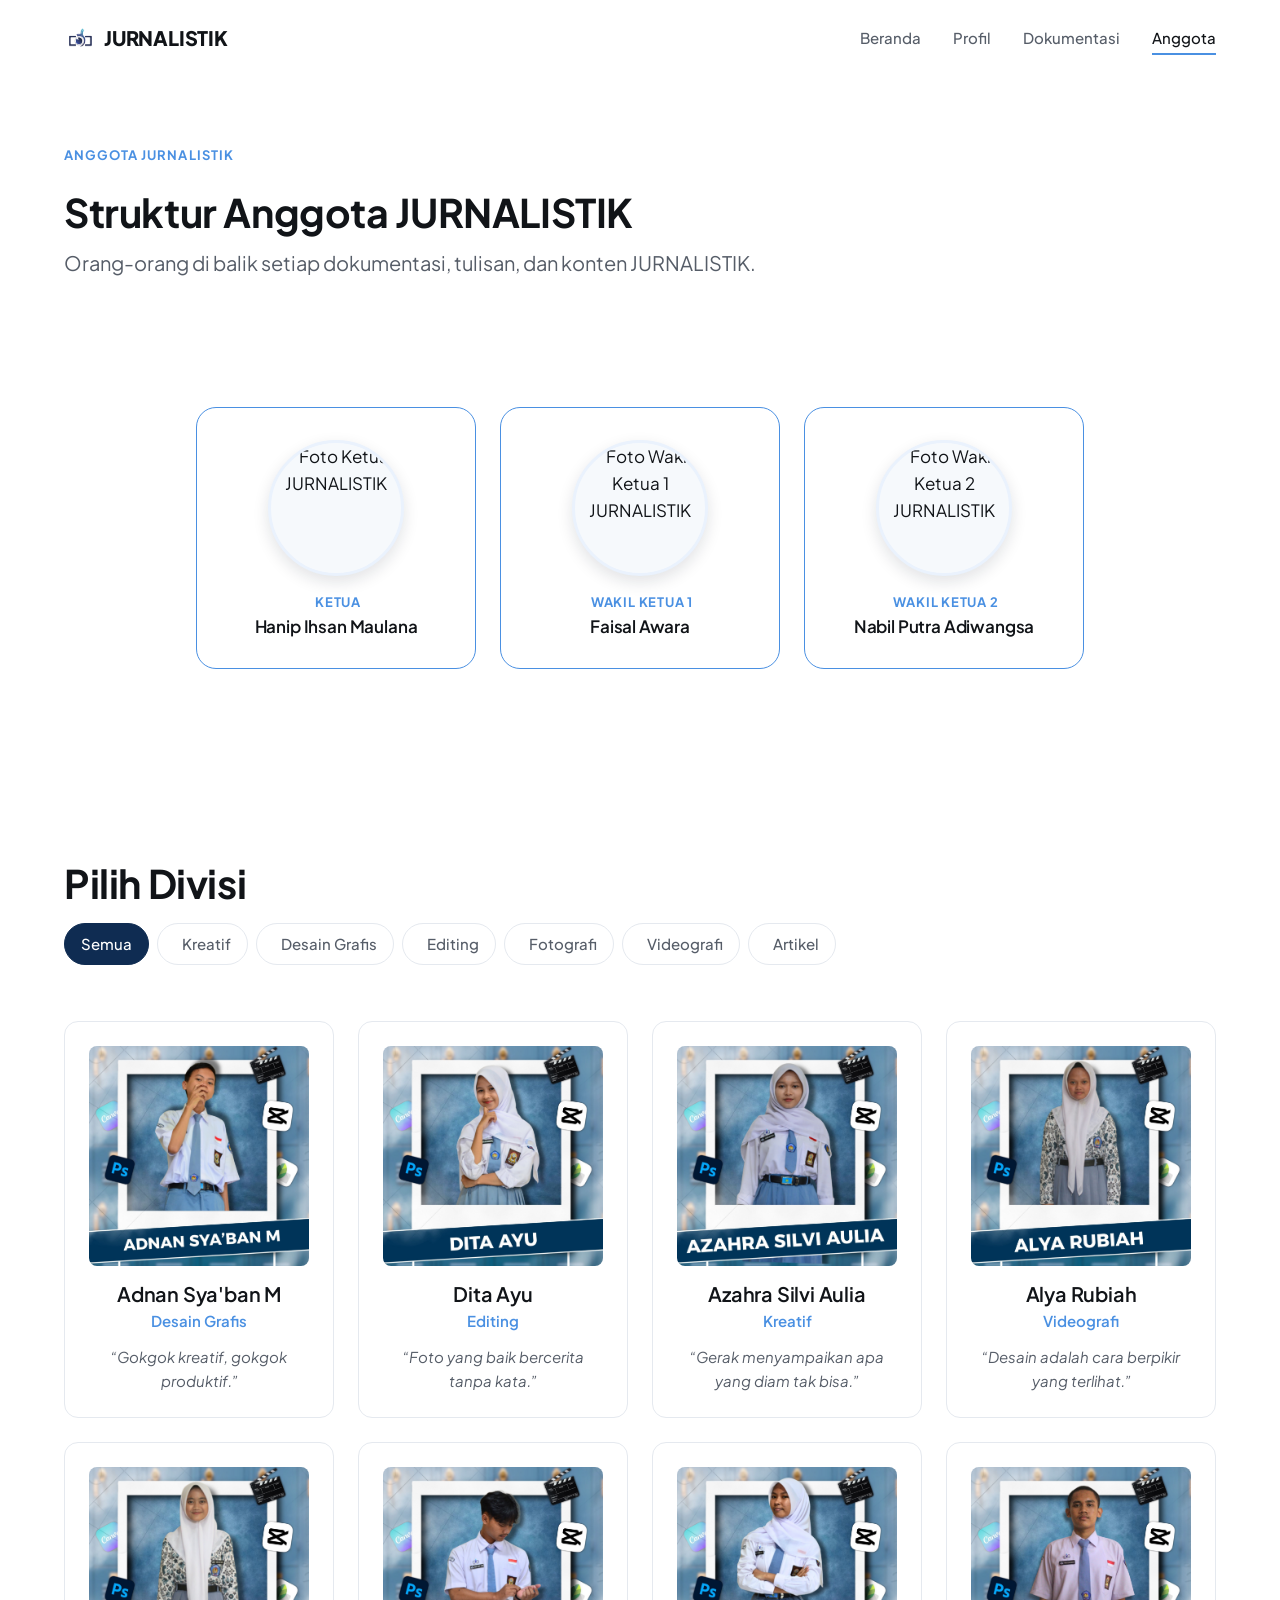
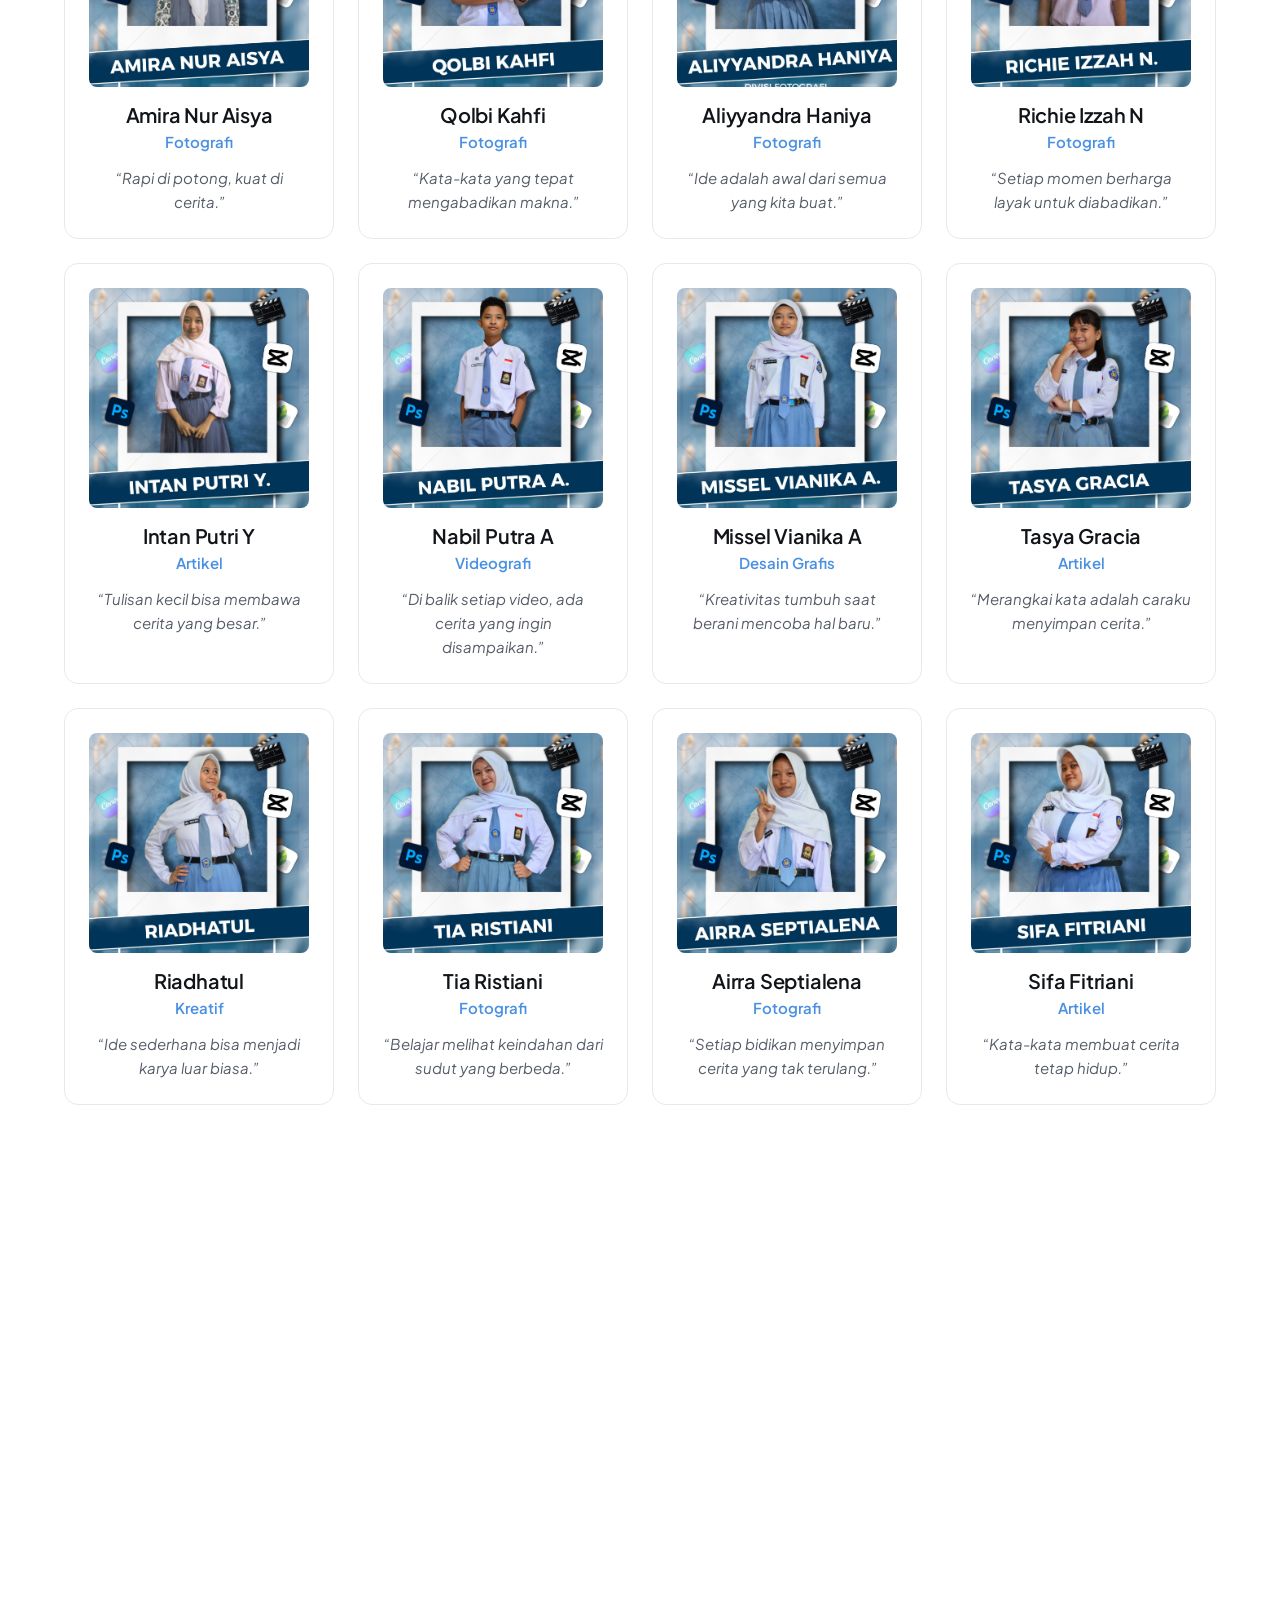
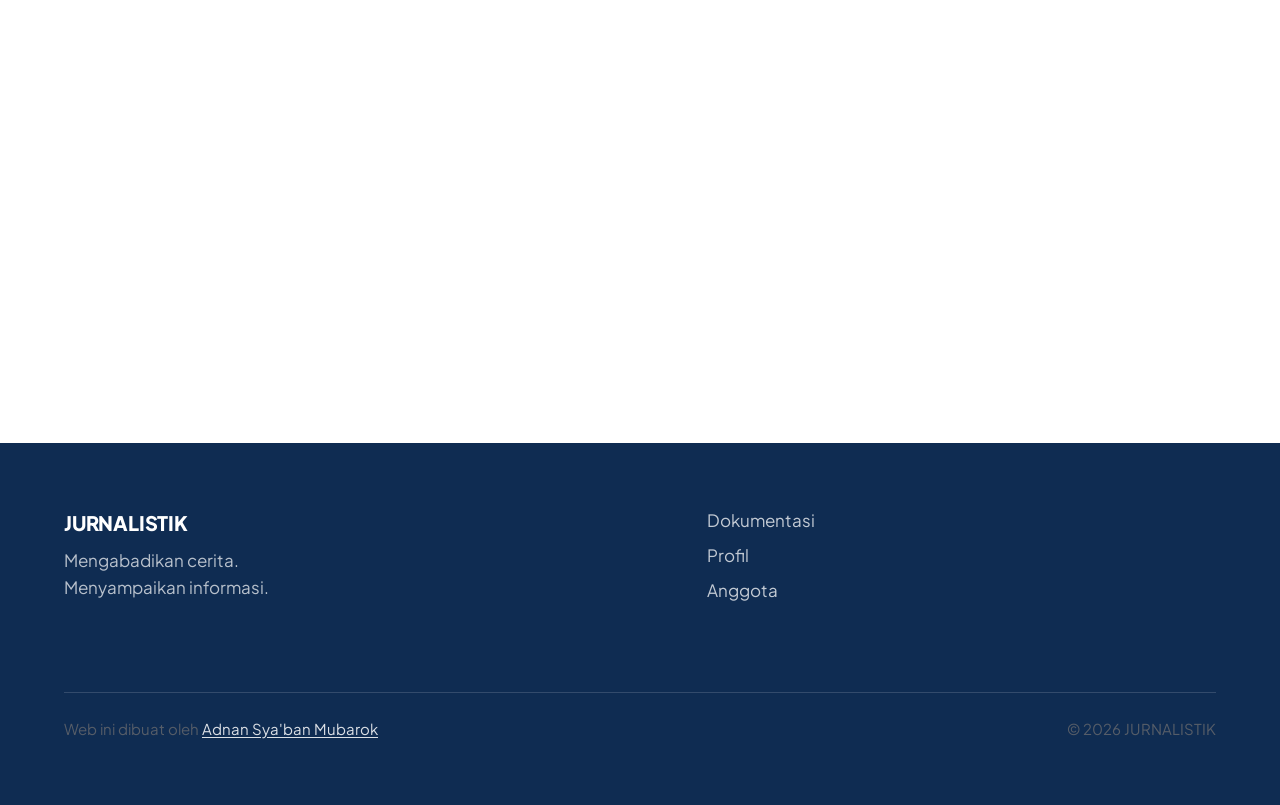
==== anggota.html @ 33ee9044 "Add files via upload" ====
<!DOCTYPE html>
<html lang="id">
<head>
  <meta charset="UTF-8">
  <meta name="viewport" content="width=device-width, initial-scale=1.0">
  <title>Anggota — JURNALISTIK</title>
  <meta name="description" content="Struktur anggota JURNALISTIK — kepengurusan inti dan anggota per divisi: Kreatif, Desain Grafis, Editing, Fotografi, Videografi, Artikel.">

  <link rel="icon" type="image/png" href="assets/logo/favicon.png">

  <link rel="preconnect" href="https://fonts.googleapis.com">
  <link rel="preconnect" href="https://fonts.gstatic.com" crossorigin>
  <link href="https://fonts.googleapis.com/css2?family=Plus+Jakarta+Sans:wght@400;500;600;700;800&display=swap" rel="stylesheet">

  <script src="https://unpkg.com/@phosphor-icons/web"></script>

  <link rel="stylesheet" href="css/style.css">
</head>
<body>

  <header class="site-header" id="siteHeader">
    <div class="container header-inner">

      <a href="index.html" class="brand" aria-label="JURNALISTIK — Beranda">
        <img src="assets/logo/logo.png" alt="" class="brand-logo" width="32" height="32">
        <span class="brand-name">JURNALISTIK</span>
      </a>

      <nav class="main-nav" id="mainNav" aria-label="Navigasi utama">
        <ul class="nav-list">
          <li><a href="index.html" class="nav-link">Beranda</a></li>
          <li><a href="profil.html" class="nav-link">Profil</a></li>
          <li><a href="dokumentasi.html" class="nav-link">Dokumentasi</a></li>
          <li><a href="anggota.html" class="nav-link is-active">Anggota</a></li>
        </ul>
      </nav>

      <button
        class="nav-toggle"
        id="navToggle"
        aria-label="Buka menu navigasi"
        aria-expanded="false"
        aria-controls="mainNav"
      >
        <i class="ph ph-list" aria-hidden="true"></i>
      </button>

    </div>
  </header>

  <main id="main-content">

    <section class="page-intro" aria-labelledby="members-title">
      <div class="container">
        <p class="hero-eyebrow" data-reveal>Anggota JURNALISTIK</p>
        <h1 id="members-title" class="page-intro-title" data-reveal>
          Struktur Anggota JURNALISTIK
        </h1>
        <p class="page-intro-text" data-reveal data-reveal-delay="1">
          Orang-orang di balik setiap dokumentasi, tulisan, dan konten JURNALISTIK.
        </p>
      </div>
    </section>

    <section class="org-structure org-structure-compact" aria-labelledby="core-leads-title">
     <div class="org-tier org-tier-core org-tier-top" data-reveal>
  
  <!-- Ketua -->
  <article class="org-card org-card-lead">
    <img src="assets/anggota/ketua.jpg" alt="Foto Ketua JURNALISTIK" class="org-card-photo">
    <p class="org-card-role">
      <i class="ph ph-crown" aria-hidden="true"></i> Ketua
    </p>
    <h3 class="org-card-name">Hanip Ihsan Maulana</h3>
  </article>

  <!-- Wakil Ketua 1 -->
  <article class="org-card org-card-lead">
    <img src="assets/anggota/wakil-ketua-1.jpg" alt="Foto Wakil Ketua 1 JURNALISTIK" class="org-card-photo">
    <p class="org-card-role">
      <i class="ph ph-user-gear" aria-hidden="true"></i> Wakil Ketua 1
    </p>
    <h3 class="org-card-name">Faisal Awara</h3>
  </article>

  <!-- Wakil Ketua 2 -->
  <article class="org-card org-card-lead">
    <img src="assets/anggota/wakil-ketua.jpg" alt="Foto Wakil Ketua 2 JURNALISTIK" class="org-card-photo">
    <p class="org-card-role">
      <i class="ph ph-user-gear" aria-hidden="true"></i> Wakil Ketua 2
    </p>
    <h3 class="org-card-name">Nabil Putra Adiwangsa</h3>
  </article>

</div>
    </section>
    
    <section class="member-directory" aria-labelledby="directory-title">
      <div class="container">

        <div class="section-heading" data-reveal>
          <h2 id="directory-title">Pilih Divisi</h2>
        </div>

        <div class="division-filter" id="divisionFilter" role="group" aria-label="Filter anggota berdasarkan divisi" data-reveal>
          <button type="button" class="filter-chip is-active" data-filter="semua" aria-pressed="true">
            Semua
          </button>
          <button type="button" class="filter-chip" data-filter="kreatif" aria-pressed="false">
            <i class="ph ph-palette" aria-hidden="true"></i> Kreatif
          </button>
          <button type="button" class="filter-chip" data-filter="desain-grafis" aria-pressed="false">
            <i class="ph ph-paint-brush" aria-hidden="true"></i> Desain Grafis
          </button>
          <button type="button" class="filter-chip" data-filter="editing" aria-pressed="false">
            <i class="ph ph-film-slate" aria-hidden="true"></i> Editing
          </button>
          <button type="button" class="filter-chip" data-filter="fotografi" aria-pressed="false">
            <i class="ph ph-camera" aria-hidden="true"></i> Fotografi
          </button>
          <button type="button" class="filter-chip" data-filter="videografi" aria-pressed="false">
            <i class="ph ph-video-camera" aria-hidden="true"></i> Videografi
          </button>
          <button type="button" class="filter-chip" data-filter="artikel" aria-pressed="false">
            <i class="ph ph-newspaper" aria-hidden="true"></i> Artikel
          </button>
        </div>

        <!--
          Grid ini kosong dengan sengaja.
          Diisi oleh anggota.js (Part 2D) berdasarkan data/anggota.js (Part 2A).
          Template per-kartu anggota (untuk referensi JS nanti):

          <article class="member-card" data-divisi="fotografi">
            <div class="member-card-photo">
              <img src="assets/anggota/fotografi/nama.jpg" alt="Foto Nama Anggota" loading="lazy">
            </div>
            <h3 class="member-card-name">Nama Anggota</h3>
            <p class="member-card-role">Fotografi</p>
            <p class="member-card-quote">&ldquo;Quote singkat di sini.&rdquo;</p>
          </article>
        -->
        <ul class="member-grid" id="memberGrid" role="list" aria-live="polite" aria-busy="true">
          <li class="member-skeleton" aria-hidden="true"></li>
          <li class="member-skeleton" aria-hidden="true"></li>
          <li class="member-skeleton" aria-hidden="true"></li>
          <li class="member-skeleton" aria-hidden="true"></li>
        </ul>

        <p class="member-empty-state" id="memberEmptyState" hidden>
          Belum ada anggota di divisi ini.
        </p>

        <noscript>
          <p class="member-empty-state">
            Aktifkan JavaScript untuk menampilkan daftar anggota.
          </p>
        </noscript>

      </div>
    </section>

  </main>

  <div
    class="member-detail-overlay"
    id="memberDetailOverlay"
    role="dialog"
    aria-modal="true"
    aria-labelledby="memberDetailName"
    hidden
  >
    <div class="member-detail-panel">
      <div class="member-detail-toolbar">
        <button type="button" class="member-detail-close" id="memberDetailClose" aria-label="Tutup detail anggota">
          <i class="ph ph-x" aria-hidden="true"></i>
        </button>
      </div>
      <img class="member-detail-image" id="memberDetailImage" src="" alt="">
      <div class="member-detail-body">
        <p class="member-detail-role" id="memberDetailRole"></p>
        <h2 class="member-detail-name" id="memberDetailName"></h2>
        <p class="member-detail-class" id="memberDetailClass"></p>
        <p class="member-detail-intro" id="memberDetailIntro"></p>
        <p class="member-detail-quote" id="memberDetailQuote" hidden></p>
      </div>
    </div>
  </div>

  <footer class="site-footer">
    <div class="container footer-inner">

      <div class="footer-brand">
        <span class="brand-name">JURNALISTIK</span>
        <p class="footer-tagline">Mengabadikan cerita.<br>Menyampaikan informasi.</p>

        
          <a href="https://www.instagram.com/jurnalis.smantiga/"
          class="social-link"
          aria-label="Instagram JURNALISTIK"
          target="_blank"
          rel="noopener noreferrer"
        >
          <i class="ph ph-instagram-logo" aria-hidden="true"></i>
        </a>
      </div>

      <nav class="footer-nav" aria-label="Navigasi footer">
        <ul>
          <li><a href="dokumentasi.html">Dokumentasi</a></li>
          <li><a href="profil.html">Profil</a></li>
          <li><a href="anggota.html">Anggota</a></li>
        </ul>
      </nav>

      <div class="footer-bottom">
        <p>Web ini dibuat oleh <a href="#" class="footer-credit-link">Adnan Sya'ban Mubarok</a></p>
        <p>&copy; <span id="currentYear">2026</span> JURNALISTIK</p>
      </div>

    </div>
  </footer>
  <script src="data/anggota.js"></script>
  <script src="js/anggota.js"></script>
  <script src="js/main.js"></script>
</body>
</html>
---- css/style.css ----
/* ==================================================
   1. RESET
   ================================================== */

*,
*::before,
*::after {
  box-sizing: border-box;
  margin: 0;
  padding: 0;
}

html {
  -webkit-text-size-adjust: 100%;
  scroll-behavior: smooth;
}

@media (prefers-reduced-motion: reduce) {
  html {
    scroll-behavior: auto;
  }
  *,
  *::before,
  *::after {
    animation-duration: 0.01ms !important;
    animation-iteration-count: 1 !important;
    transition-duration: 0.01ms !important;
    scroll-behavior: auto !important;
  }
}

body {
  min-height: 100vh;
  font-family: var(--font-base);
  font-size: var(--text-base);
  line-height: 1.6;
  color: var(--color-text);
  background-color: var(--color-bg);
  -webkit-font-smoothing: antialiased;
  text-rendering: optimizeLegibility;
}

img,
picture {
  display: block;
  max-width: 100%;
  height: auto;
}

button {
  font: inherit;
  color: inherit;
  background: none;
  border: none;
  cursor: pointer;
}

a {
  color: inherit;
  text-decoration: none;
}

ul,
ol {
  list-style: none;
}

input {
  font: inherit;
  color: inherit;
}

/* ==================================================
   2. DESIGN TOKENS
   ================================================== */

:root {
  /* Warna */
  --color-bg: #ffffff;
  --color-bg-soft: #f6f9fc;
  --color-text: #111418;
  --color-text-muted: #565d68;

  --color-primary: #4a90e2;
  --color-primary-soft: #eaf2fd;
  --color-primary-dark: #0f2c52;

  --color-border: #e5e9ef;
  --color-border-strong: #d3dae3;

  --color-white: #ffffff;
  --color-overlay: rgb(15 23 42 / 0.55);

  /* Tipografi */
  --font-base: "Plus Jakarta Sans", -apple-system, BlinkMacSystemFont,
    "Segoe UI", sans-serif;

  --text-xs: clamp(0.75rem, 0.72rem + 0.15vw, 0.8125rem);
  --text-sm: clamp(0.875rem, 0.84rem + 0.15vw, 0.9375rem);
  --text-base: clamp(1rem, 0.97rem + 0.15vw, 1.0625rem);
  --text-lg: clamp(1.125rem, 1.06rem + 0.3vw, 1.25rem);
  --text-xl: clamp(1.375rem, 1.24rem + 0.6vw, 1.75rem);
  --text-2xl: clamp(1.75rem, 1.5rem + 1.2vw, 2.5rem);
  --text-3xl: clamp(2.25rem, 1.8rem + 2vw, 3.5rem);

  --leading-tight: 1.15;
  --leading-snug: 1.35;

  /* Spacing (skala 4px) */
  --space-1: 0.25rem;
  --space-2: 0.5rem;
  --space-3: 0.75rem;
  --space-4: 1rem;
  --space-5: 1.5rem;
  --space-6: 2rem;
  --space-7: 3rem;
  --space-8: 4rem;
  --space-9: 6rem;
  --space-10: 8rem;

  /* Layout */
  --container-width: min(72rem, 100% - 2 * var(--space-5));
  --header-height: 76px;

  /* Radius */
  --radius-sm: 8px;
  --radius-md: 14px;
  --radius-lg: 20px;
  --radius-pill: 999px;

  /* Bayangan */
  --shadow-sm: 0 2px 8px rgb(15 23 42 / 0.06);
  --shadow-md: 0 12px 32px rgb(15 23 42 / 0.1);
  --shadow-lg: 0 24px 60px rgb(15 23 42 / 0.14);

  /* Transisi */
  --ease-out: cubic-bezier(0.16, 1, 0.3, 1);
  --duration-fast: 180ms;
  --duration-base: 320ms;
  --duration-slow: 600ms;

  /* Z-index */
  --z-header: 100;
  --z-overlay: 200;
}

/* ==================================================
   3. TYPOGRAPHY
   ================================================== */

h1,
h2,
h3,
h4 {
  font-weight: 700;
  line-height: var(--leading-tight);
  letter-spacing: -0.01em;
  color: var(--color-text);
}

h1 {
  font-size: var(--text-3xl);
}

h2 {
  font-size: var(--text-2xl);
}

h3 {
  font-size: var(--text-lg);
  font-weight: 600;
}

p {
  color: var(--color-text-muted);
}

strong {
  color: var(--color-text);
  font-weight: 600;
}

small {
  font-size: var(--text-xs);
}

/* ==================================================
   4. GLOBAL LAYOUT PRIMITIVES
   ================================================== */

.container {
  width: var(--container-width);
  margin-inline: auto;
}

section {
  padding-block: var(--space-9);
}

.section-heading {
  display: flex;
  align-items: baseline;
  justify-content: space-between;
  gap: var(--space-4);
  margin-bottom: var(--space-6);
}

.link-arrow {
  display: inline-flex;
  align-items: center;
  gap: var(--space-1);
  font-weight: 600;
  color: var(--color-primary-dark);
  white-space: nowrap;
}

.link-arrow i {
  transition: transform var(--duration-fast) var(--ease-out);
}

.link-arrow:hover i {
  transform: translate(2px, -2px);
}

/* ==================================================
   5. ACCESSIBILITY HELPERS
   ================================================== */

.sr-only {
  position: absolute;
  width: 1px;
  height: 1px;
  padding: 0;
  margin: -1px;
  overflow: hidden;
  clip: rect(0, 0, 0, 0);
  white-space: nowrap;
  border: 0;
}

:focus-visible {
  outline: 2px solid var(--color-primary);
  outline-offset: 3px;
  border-radius: var(--radius-sm);
}

/* ==================================================
   6. REVEAL ANIMATION (dikendalikan main.js via class)
   ================================================== */

[data-reveal] {
  opacity: 0;
  transform: translateY(20px);
  transition: opacity var(--duration-slow) var(--ease-out),
    transform var(--duration-slow) var(--ease-out);
}

[data-reveal].is-visible {
  opacity: 1;
  transform: translateY(0);
}

/* ==================================================
   7. BUTTON BASE (varian warna disusun di Part 3B)
   ================================================== */

.btn {
  display: inline-flex;
  align-items: center;
  gap: var(--space-2);
  padding: var(--space-3) var(--space-5);
  border-radius: var(--radius-pill);
  font-weight: 600;
  font-size: var(--text-sm);
  white-space: nowrap;
  transition: transform var(--duration-fast) var(--ease-out),
    box-shadow var(--duration-fast) var(--ease-out),
    background-color var(--duration-fast) var(--ease-out);
}

.btn:hover {
  transform: translateY(-2px);
}

.btn:active {
  transform: translateY(0);
}
/* ==================================================
   8. HEADER & NAVIGATION
   ================================================== */

.site-header {
  position: fixed;
  inset-inline: 0;
  top: 0;
  height: var(--header-height);
  z-index: var(--z-header);
  display: flex;
  align-items: center;
  background-color: transparent;
  transition: background-color var(--duration-base) var(--ease-out),
    box-shadow var(--duration-base) var(--ease-out);
}

.site-header.is-scrolled {
  background-color: rgb(255 255 255 / 0.85);
  backdrop-filter: blur(12px) saturate(160%);
  -webkit-backdrop-filter: blur(12px) saturate(160%);
  box-shadow: var(--shadow-sm);
}

.header-inner {
  display: flex;
  align-items: center;
  justify-content: space-between;
  width: var(--container-width);
  margin-inline: auto;
}

.brand {
  display: inline-flex;
  align-items: center;
  gap: var(--space-2);
}

.brand-name {
  font-weight: 800;
  font-size: var(--text-lg);
  letter-spacing: -0.01em;
}

.nav-list {
  display: flex;
  align-items: center;
  gap: var(--space-6);
}

.nav-link {
  position: relative;
  font-weight: 500;
  font-size: var(--text-sm);
  color: var(--color-text-muted);
  padding-block: var(--space-2);
  transition: color var(--duration-fast) var(--ease-out);
}

.nav-link::after {
  content: "";
  position: absolute;
  left: 0;
  bottom: 0;
  width: 100%;
  height: 2px;
  background-color: var(--color-primary);
  transform: scaleX(0);
  transform-origin: left;
  transition: transform var(--duration-fast) var(--ease-out);
}

.nav-link:hover,
.nav-link.is-active {
  color: var(--color-text);
}

.nav-link:hover::after,
.nav-link.is-active::after {
  transform: scaleX(1);
}

.nav-toggle {
  display: none;
  font-size: var(--text-xl);
  padding: var(--space-2);
}

/* ==================================================
   9. BUTTON VARIANTS
   ================================================== */

.btn-primary {
  background-color: var(--color-primary-dark);
  color: var(--color-white);
  box-shadow: var(--shadow-sm);
}

.btn-primary:hover {
  background-color: #0a2039;
  box-shadow: var(--shadow-md);
}

.btn-ghost {
  background-color: transparent;
  color: var(--color-primary-dark);
  border: 1.5px solid var(--color-border-strong);
}

.btn-ghost:hover {
  border-color: var(--color-primary-dark);
  background-color: var(--color-primary-soft);
}

/* ==================================================
   10. HERO
   ================================================== */

.hero {
  padding-top: calc(var(--header-height) + var(--space-8));
  padding-bottom: var(--space-9);
  position: relative;
  overflow: hidden;
}

.hero-decoration {
  position: absolute;
  top: -20%;
  right: -10%;
  width: 42rem;
  height: 42rem;
  border-radius: 50%;
  background: radial-gradient(
    circle,
    var(--color-primary-soft) 0%,
    transparent 70%
  );
  z-index: -1;
}

.hero-inner {
  display: grid;
  grid-template-columns: 1.1fr 1fr;
  align-items: center;
  gap: var(--space-8);
}

.hero-eyebrow {
  display: inline-block;
  font-size: var(--text-xs);
  font-weight: 700;
  letter-spacing: 0.08em;
  text-transform: uppercase;
  color: var(--color-primary);
  margin-bottom: var(--space-3);
}

.hero-title {
  font-size: var(--text-3xl);
  font-weight: 800;
  letter-spacing: -0.02em;
}

.hero-subtitle {
  display: block;
  font-size: var(--text-lg);
  font-weight: 500;
  color: var(--color-text-muted);
  margin-top: var(--space-3);
  letter-spacing: normal;
}

.hero-actions {
  display: flex;
  flex-wrap: wrap;
  gap: var(--space-3);
  margin-top: var(--space-6);
}

.hero-visual {
  position: relative;
}

.hero-image {
  border-radius: var(--radius-lg);
  box-shadow: var(--shadow-lg);
  aspect-ratio: 4 / 5;
  object-fit: cover;
  will-change: transform;
}

/* ==================================================
   11. PAGE INTRO (profil / anggota / dokumentasi)
   ================================================== */

.page-intro {
  padding-top: calc(var(--header-height) + var(--space-8));
  padding-bottom: var(--space-6);
}

.page-intro-title {
  font-size: var(--text-2xl);
  margin-block: var(--space-3);
}

.page-intro-text {
  font-size: var(--text-lg);
}

/* ==================================================
   12. DOKUMENTASI TERBARU (beranda) — horizontal scroll
   ================================================== */

.docs-scroll {
  display: flex;
  gap: var(--space-5);
  overflow-x: auto;
  scroll-snap-type: x mandatory;
  padding-bottom: var(--space-3);
  scrollbar-width: thin;
}

.doc-card {
  flex: 0 0 min(280px, 80vw);
  scroll-snap-align: start;
}

.doc-card-media {
  border-radius: var(--radius-md);
  overflow: hidden;
  aspect-ratio: 16 / 9;
  box-shadow: var(--shadow-sm);
}

.doc-card-media img {
  width: 100%;
  height: 100%;
  object-fit: cover;
  transition: transform var(--duration-slow) var(--ease-out);
}

.doc-card:hover .doc-card-media img {
  transform: scale(1.03);
}

.doc-card-caption {
  margin-top: var(--space-3);
  font-weight: 600;
  color: var(--color-text);
}

.docs-toolbar {
  background-color: var(--color-bg-soft);
}

/* ==================================================
   14. FILTER CHIPS (dipakai di anggota & dokumentasi)
   ================================================== */

.division-filter {
  display: flex;
  flex-wrap: wrap;
  gap: var(--space-2);
  margin-bottom: var(--space-7);
}

.filter-chip {
  display: inline-flex;
  align-items: center;
  gap: var(--space-2);
  padding: var(--space-2) var(--space-4);
  border-radius: var(--radius-pill);
  border: 1.5px solid var(--color-border);
  font-size: var(--text-sm);
  font-weight: 500;
  color: var(--color-text-muted);
  transition: all var(--duration-fast) var(--ease-out);
}

.filter-chip:hover {
  border-color: var(--color-primary);
  color: var(--color-text);
}

.filter-chip.is-active {
  background-color: var(--color-primary-dark);
  border-color: var(--color-primary-dark);
  color: var(--color-white);
}

/* ==================================================
   15. ORG STRUCTURE (struktur kepengurusan)
   ================================================== */

.org-tree {
  display: flex;
  flex-direction: column;
  align-items: center;
  gap: var(--space-6);
}

.org-tier {
  display: flex;
  justify-content: center;
}

.org-tier-core {
  display: none;
  justify-content: center;
  align-items: flex-start;
  gap: var(--space-6);
  flex-wrap: wrap;
  position: relative;
}

.org-branch {
  display: none;
  flex-direction: column;
  align-items: center;
  gap: var(--space-3);
}

.org-branch-members {
  display: flex;
  gap: var(--space-3);
}

.org-card {
  background-color: var(--color-white);
  border: 1px solid var(--color-border);
  border-radius: var(--radius-md);
  padding: var(--space-5);
  text-align: center;
  min-width: 11rem;
  transition: transform var(--duration-base) var(--ease-out),
    box-shadow var(--duration-base) var(--ease-out);
}

.org-card:hover {
  transform: translateY(-6px);
  box-shadow: var(--shadow-md);
}

.org-card-lead {
  min-width: 13rem;
  border-color: var(--color-primary);
}

.org-card-sm {
  min-width: 8rem;
  padding: var(--space-3);
}

.org-card-photo {
  width: 4.5rem;
  height: 4.5rem;
  border-radius: 50%;
  object-fit: cover;
  margin-inline: auto;
  margin-bottom: var(--space-3);
}

.org-card-role {
  font-size: var(--text-xs);
  font-weight: 700;
  text-transform: uppercase;
  letter-spacing: 0.06em;
  color: var(--color-primary);
  display: flex;
  align-items: center;
  justify-content: center;
  gap: var(--space-1);
}

.org-card-name {
  font-size: var(--text-base);
  margin-top: var(--space-1);
}

.org-card-period {
  font-size: var(--text-xs);
  color: var(--color-text-muted);
  margin-top: var(--space-1);
}

/* ==================================================
   16. DIVISION CARDS
   ================================================== */

.division-grid {
  display: grid;
  grid-template-columns: repeat(3, 1fr);
  gap: var(--space-5);
}

.division-card {
  position: relative;
  display: block;
  padding: var(--space-6);
  border-radius: var(--radius-lg);
  background-color: var(--color-bg-soft);
  overflow: hidden;
  transition: transform var(--duration-base) var(--ease-out),
    background-color var(--duration-base) var(--ease-out);
}

.division-card:hover {
  transform: translateY(-6px);
  background-color: var(--color-primary-soft);
}

.division-icon {
  font-size: 2rem;
  color: var(--color-primary-dark);
  margin-bottom: var(--space-4);
  display: block;
}

.division-card h3 {
  margin-bottom: var(--space-2);
}

.division-card p {
  font-size: var(--text-sm);
}

.division-arrow {
  position: absolute;
  right: var(--space-5);
  bottom: var(--space-5);
  opacity: 0;
  transform: translate(-6px, 6px);
  transition: all var(--duration-base) var(--ease-out);
}

.division-card:hover .division-arrow {
  opacity: 1;
  transform: translate(0, 0);
}

/* ==================================================
   17. MEMBER GRID (anggota.html)
   ================================================== */

.member-grid {
  display: grid;
  grid-template-columns: repeat(4, 1fr);
  gap: var(--space-5);
}

.member-card {
  text-align: center;
  padding: var(--space-5);
  border-radius: var(--radius-md);
  border: 1px solid var(--color-border);
  transition: transform var(--duration-base) var(--ease-out),
    box-shadow var(--duration-base) var(--ease-out);
}

.member-card:hover {
  transform: translateY(-6px);
  box-shadow: var(--shadow-md);
}

.member-card-photo {
  width: 100%;
  aspect-ratio: 1;
  border-radius: var(--radius-sm);
  overflow: hidden;
  margin-bottom: var(--space-4);
}

.member-card-photo img {
  width: 100%;
  height: 100%;
  object-fit: cover;
  transition: transform var(--duration-slow) var(--ease-out);
}

.member-card:hover .member-card-photo img {
  transform: scale(1.03);
}

.member-card-role {
  font-size: var(--text-sm);
  color: var(--color-primary);
  font-weight: 600;
  margin-top: var(--space-1);
}

.member-card-quote {
  font-size: var(--text-sm);
  font-style: italic;
  margin-top: var(--space-3);
}

.member-skeleton,
.doc-grid-skeleton {
  aspect-ratio: 1;
  border-radius: var(--radius-md);
  background: linear-gradient(
    100deg,
    var(--color-bg-soft) 30%,
    #ffffff 50%,
    var(--color-bg-soft) 70%
  );
  background-size: 200% 100%;
  animation: shimmer 1.6s infinite linear;
}

@keyframes shimmer {
  from {
    background-position: 200% 0;
  }
  to {
    background-position: -200% 0;
  }
}

.member-empty-state,
.docs-empty-state {
  text-align: center;
  padding: var(--space-8);
  color: var(--color-text-muted);
}

/* ==================================================
   18. DOKUMENTASI GRID (dokumentasi.html)
   ================================================== */

.doc-grid {
  display: grid;
  grid-template-columns: repeat(3, 1fr);
  gap: var(--space-5);
}

.doc-grid-trigger {
  display: block;
  width: 100%;
  border-radius: var(--radius-md);
  overflow: hidden;
  position: relative;
  aspect-ratio: 4 / 3;
}

.doc-grid-trigger img {
  width: 100%;
  height: 100%;
  object-fit: cover;
  transition: transform var(--duration-slow) var(--ease-out);
}

.doc-grid-trigger:hover img {
  transform: scale(1.05);
}

.doc-grid-caption {
  position: absolute;
  inset-inline: 0;
  bottom: 0;
  padding: var(--space-4);
  display: flex;
  flex-direction: column;
  gap: var(--space-1);
  color: var(--color-white);
  background: linear-gradient(
    to top,
    rgb(15 23 42 / 0.75),
    transparent
  );
  text-align: left;
}

.doc-grid-caption small {
  opacity: 0.85;
}

/* ==================================================
   19. DETAIL OVERLAY (panel dokumentasi)
   ================================================== */

.doc-detail-overlay {
  position: fixed;
  inset: 0;
  z-index: var(--z-overlay);
  background-color: var(--color-overlay);
  display: flex;
  align-items: center;
  justify-content: center;
  padding: var(--space-5);

   opacity: 0;
  pointer-events: none;
  transition: opacity var(--duration-base) var(--ease-out);
}

.doc-detail-overlay[hidden] {
  display: none !important;
}

/* Saat modal aktif / terbuka */
.doc-detail-overlay:not([hidden]) {
  display: flex !important;
  opacity: 1;
  pointer-events: auto;
}

.doc-detail-panel {
  background-color: var(--color-white);
  border-radius: var(--radius-lg);
  max-width: 48rem;
  width: 100%;
  max-height: 90vh;
  overflow-y: auto;
  padding: var(--space-6);
  box-shadow: var(--shadow-lg);
}

.doc-detail-close {
  display: inline-flex;
  align-items: center;
  gap: var(--space-2);
  font-weight: 600;
  margin-bottom: var(--space-4);
  color: var(--color-text-muted);
}

.doc-detail-close:hover {
  color: var(--color-text);
}

.doc-detail-media {
  border-radius: var(--radius-md);
  overflow: hidden;
  margin-bottom: var(--space-5);
}

.doc-detail-media img {
  width: 100%;
  aspect-ratio: 16 / 9;
  object-fit: cover;
}

.doc-detail-date {
  font-size: var(--text-sm);
  margin-block: var(--space-2) var(--space-4);
}

.doc-detail-description {
  margin-bottom: var(--space-6);
}

/* ==================================================
   20. FOOTER
   ================================================== */

.site-footer {
  background-color: var(--color-primary-dark);
  color: var(--color-white);
  padding-block: var(--space-8);
}

.footer-inner {
  display: grid;
  grid-template-columns: 1.2fr 1fr;
  gap: var(--space-6);
}

.footer-tagline {
  color: rgb(255 255 255 / 0.7);
  margin-top: var(--space-2);
}

.social-link {
  display: inline-flex;
  margin-top: var(--space-4);
  font-size: var(--text-xl);
  color: var(--color-white);
  transition: color var(--duration-fast) var(--ease-out);
}

.social-link:hover {
  color: var(--color-primary);
}

.footer-nav ul {
  display: flex;
  flex-direction: column;
  gap: var(--space-2);
}

.footer-nav a {
  color: rgb(255 255 255 / 0.75);
}

.footer-nav a:hover {
  color: var(--color-white);
}

.footer-bottom {
  grid-column: 1 / -1;
  margin-top: var(--space-6);
  padding-top: var(--space-5);
  border-top: 1px solid rgb(255 255 255 / 0.15);
  display: flex;
  justify-content: space-between;
  flex-wrap: wrap;
  gap: var(--space-2);
  font-size: var(--text-sm);
  color: rgb(255 255 255 / 0.6);
}

.footer-credit-link {
  color: rgb(255 255 255 / 0.85);
  text-decoration: underline;
  text-underline-offset: 2px;
}
/* ==================================================
   21. HERO — floating shape & image interaction
   ================================================== */

.hero-decoration {
  animation: float-slow 10s ease-in-out infinite;
}

@keyframes float-slow {
  0%,
  100% {
    transform: translate(0, 0);
  }
  50% {
    transform: translate(-2%, 3%);
  }
}

.hero-image {
  transition: transform var(--duration-slow) var(--ease-out);
}

.hero-visual:hover .hero-image {
  transform: scale(1.015);
}

/* ==================================================
   22. ORG STRUCTURE — connector lines (bukan diagram kaku)
   ================================================== */

.org-tier:not(.org-tier-top)::before {
  content: "";
  display: block;
  width: 1.5px;
  height: var(--space-6);
  background-color: var(--color-border-strong);
  margin-inline: auto;
  margin-bottom: var(--space-3);
}

.org-branch::before {
  content: "";
  display: block;
  width: 1.5px;
  height: var(--space-4);
  background-color: var(--color-border-strong);
  margin-inline: auto;
  margin-bottom: var(--space-2);
}

.org-tier-core::after {
  content: "";
  position: absolute;
  height: 1.5px;
  background-color: var(--color-border-strong);
}

.org-tier-core {
  position: relative;
}

/* Garis horizontal penghubung antar-branch hanya tampil jika branch > 1 */
.org-tier-core .org-branch + .org-branch {
  position: relative;
}

.org-tier-core .org-branch + .org-branch::after {
  content: "";
  position: absolute;
  top: calc(-1 * var(--space-4) - 0.75px);
  left: calc(-1 * var(--space-6) / 2 - 0.75px);
  width: calc(var(--space-6) + 1.5px);
  height: 1.5px;
  background-color: var(--color-border-strong);
}

.docs-toolbar .division-filter {
  justify-content: flex-start;
  margin-bottom: 0;
}

/* ==================================================
   24. MEMBER DIRECTORY — heading & filter alignment
   ================================================== */

.member-directory .section-heading {
  margin-bottom: var(--space-4);
}

.division-filter {
  padding-bottom: var(--space-2);
}

/* ==================================================
   25. DETAIL PANEL — micro-interaction tambahan
   ================================================== */

.doc-detail-overlay {
  opacity: 0;
  transition: opacity var(--duration-base) var(--ease-out);
}

.doc-detail-overlay:not([hidden]) {
  opacity: 1;
}

.doc-detail-panel {
  transform: translateY(12px) scale(0.98);
  transition: transform var(--duration-base) var(--ease-out);
}

.doc-detail-overlay:not([hidden]) .doc-detail-panel {
  transform: translateY(0) scale(1);
}

.doc-detail-close i {
  transition: transform var(--duration-fast) var(--ease-out);
}

.doc-detail-close:hover i {
  transform: translateX(-3px);
}

/* ==================================================
   26. PAGE INTRO VARIANTS — beda nuansa per halaman
   ================================================== */

.org-structure ~ .divisions .page-intro-text,
.divisions .section-heading {
  max-width: 40rem;
}

.member-directory .page-intro-text {
  max-width: 36rem;
}
/* ==================================================
   27. FIX: transisi masuk/keluar detail panel
   ================================================== */

/*
  [hidden] langsung menghapus elemen dari render tree tanpa transisi.
  Solusinya: dokumentasi.js (sudah dibuat di Part 2C) toggle atribut
  "hidden" seketika, tapi di sini kita pastikan overlay tetap
  interactable selama transisi berjalan lewat pointer-events,
  bukan lewat display.
*/

/* ==================================================
   28. HAMBURGER MENU — animasi ikon & panel mobile
   ================================================== */

@media (max-width: 1023px) {
  .nav-toggle {
    display: inline-flex;
  }

  .main-nav {
    position: fixed;
    top: var(--header-height);
    left: 0;
    right: 0;
    background-color: var(--color-white);
    box-shadow: var(--shadow-md);
    max-height: 0;
    overflow: hidden;
    transition: max-height var(--duration-base) var(--ease-out);
  }

  .main-nav.is-open {
    max-height: 24rem;
  }

  .nav-list {
    flex-direction: column;
    align-items: stretch;
    gap: 0;
    padding: var(--space-4) var(--space-5);
  }

  .nav-link {
    display: block;
    padding-block: var(--space-3);
    border-bottom: 1px solid var(--color-border);
  }

  .nav-link::after {
    display: none;
  }

  .nav-link.is-active {
    color: var(--color-primary-dark);
  }
}

@media (min-width: 1024px) {
  .main-nav {
    max-height: none;
    overflow: visible;
    position: static;
    box-shadow: none;
    background-color: transparent;
  }
}

/* ==================================================
   29. HERO — responsive
   ================================================== */

@media (max-width: 1023px) {
  .hero {
    padding-top: calc(var(--header-height) + var(--space-6));
  }

  .hero-inner {
    grid-template-columns: 1fr;
    gap: var(--space-6);
  }

  .hero-visual {
    order: -1;
  }

  .hero-image {
    aspect-ratio: 16 / 10;
  }

  .hero-decoration {
    width: 26rem;
    height: 26rem;
  }
}

@media (max-width: 480px) {
  .hero-actions {
    flex-direction: column;
    align-items: stretch;
  }

  .hero-actions .btn {
    justify-content: center;
  }
}

/* ==================================================
   30. DIVISION GRID — responsive
   ================================================== */

@media (max-width: 1023px) {
  .division-grid {
    grid-template-columns: repeat(2, 1fr);
  }
}

@media (max-width: 640px) {
  .division-grid {
    grid-template-columns: 1fr;
  }
}

/* ==================================================
   31. MEMBER GRID — responsive
   ================================================== */

@media (max-width: 1199px) {
  .member-grid {
    grid-template-columns: repeat(3, 1fr);
  }
}

@media (max-width: 767px) {
  .member-grid {
    grid-template-columns: repeat(2, 1fr);
    gap: var(--space-4);
  }

  .member-card {
    padding: var(--space-4);
  }
}

@media (max-width: 400px) {
  .member-grid {
    grid-template-columns: 1fr 1fr;
    gap: var(--space-3);
  }
}

/* ==================================================
   32. DOKUMENTASI GRID — responsive
   ================================================== */

@media (max-width: 1023px) {
  .doc-grid {
    grid-template-columns: repeat(2, 1fr);
  }
}

@media (max-width: 640px) {
  .doc-grid {
    grid-template-columns: 1fr;
  }

  .doc-grid-trigger {
    aspect-ratio: 16 / 10;
  }
}

/* ==================================================
   33. ORG STRUCTURE — responsive (stack di mobile)
   ================================================== */

@media (max-width: 767px) {
  .org-tier-core {
    flex-direction: column;
    align-items: center;
  }

  .org-branch-members {
    flex-direction: column;
    align-items: center;
  }

  /* Garis horizontal antar-branch tidak relevan lagi saat stack vertikal */
  .org-tier-core .org-branch + .org-branch::after {
    display: none;
  }

  .org-branch + .org-branch::before {
    content: "";
    display: block;
    width: 1.5px;
    height: var(--space-4);
    background-color: var(--color-border-strong);
    margin-inline: auto;
  }
}

/* ==================================================
   34. DETAIL PANEL — responsive
   ================================================== */

@media (max-width: 640px) {
  .doc-detail-overlay {
    padding: var(--space-3);
    align-items: flex-end;
  }

  .doc-detail-panel {
    max-height: 85vh;
    border-radius: var(--radius-lg) var(--radius-lg) 0 0;
  }

  .doc-detail-media img {
    aspect-ratio: 4 / 3;
  }
}

/* ==================================================
   35. FOOTER — responsive
   ================================================== */

@media (max-width: 767px) {
  .footer-inner {
    grid-template-columns: 1fr;
    gap: var(--space-6);
    text-align: left;
  }

  .footer-bottom {
    flex-direction: column;
    align-items: flex-start;
    gap: var(--space-2);
  }
}

/* ==================================================
   37. GENERAL MOBILE SPACING TIGHTENING
   ================================================== */

@media (max-width: 767px) {
  section {
    padding-block: var(--space-7);
  }

  .container {
    --container-width: min(100%, 100% - 2 * var(--space-4));
  }

  .section-heading {
    flex-direction: column;
    align-items: flex-start;
    gap: var(--space-2);
  }
}
/* ==================================================
   1. RESET
   ================================================== */

*,
*::before,
*::after {
  box-sizing: border-box;
  margin: 0;
  padding: 0;
}

html {
  -webkit-text-size-adjust: 100%;
  scroll-behavior: smooth;
}

@media (prefers-reduced-motion: reduce) {
  html {
    scroll-behavior: auto;
  }
  *,
  *::before,
  *::after {
    animation-duration: 0.01ms !important;
    animation-iteration-count: 1 !important;
    transition-duration: 0.01ms !important;
    scroll-behavior: auto !important;
  }
}

body {
  min-height: 100vh;
  font-family: var(--font-base);
  font-size: var(--text-base);
  line-height: 1.6;
  color: var(--color-text);
  background-color: var(--color-bg);
  -webkit-font-smoothing: antialiased;
  text-rendering: optimizeLegibility;
}

img,
picture {
  display: block;
  max-width: 100%;
  height: auto;
}

button {
  font: inherit;
  color: inherit;
  background: none;
  border: none;
  cursor: pointer;
}

a {
  color: inherit;
  text-decoration: none;
}

ul,
ol {
  list-style: none;
}

input {
  font: inherit;
  color: inherit;
}

/* ==================================================
   2. DESIGN TOKENS
   ================================================== */

:root {
  /* Warna */
  --color-bg: #ffffff;
  --color-bg-soft: #f6f9fc;
  --color-text: #111418;
  --color-text-muted: #565d68;

  --color-primary: #4a90e2;
  --color-primary-soft: #eaf2fd;
  --color-primary-dark: #0f2c52;

  --color-border: #e5e9ef;
  --color-border-strong: #d3dae3;

  --color-white: #ffffff;
  --color-overlay: rgb(15 23 42 / 0.55);

  /* Tipografi */
  --font-base: "Plus Jakarta Sans", -apple-system, BlinkMacSystemFont,
    "Segoe UI", sans-serif;

  --text-xs: clamp(0.75rem, 0.72rem + 0.15vw, 0.8125rem);
  --text-sm: clamp(0.875rem, 0.84rem + 0.15vw, 0.9375rem);
  --text-base: clamp(1rem, 0.97rem + 0.15vw, 1.0625rem);
  --text-lg: clamp(1.125rem, 1.06rem + 0.3vw, 1.25rem);
  --text-xl: clamp(1.375rem, 1.24rem + 0.6vw, 1.75rem);
  --text-2xl: clamp(1.75rem, 1.5rem + 1.2vw, 2.5rem);
  --text-3xl: clamp(2.25rem, 1.8rem + 2vw, 3.5rem);

  --leading-tight: 1.15;
  --leading-snug: 1.35;

  /* Spacing (skala 4px) */
  --space-1: 0.25rem;
  --space-2: 0.5rem;
  --space-3: 0.75rem;
  --space-4: 1rem;
  --space-5: 1.5rem;
  --space-6: 2rem;
  --space-7: 3rem;
  --space-8: 4rem;
  --space-9: 6rem;
  --space-10: 8rem;

  /* Layout */
  --container-width: min(72rem, 100% - 2 * var(--space-5));
  --header-height: 76px;

  /* Radius */
  --radius-sm: 8px;
  --radius-md: 14px;
  --radius-lg: 20px;
  --radius-pill: 999px;

  /* Bayangan */
  --shadow-sm: 0 2px 8px rgb(15 23 42 / 0.06);
  --shadow-md: 0 12px 32px rgb(15 23 42 / 0.1);
  --shadow-lg: 0 24px 60px rgb(15 23 42 / 0.14);

  /* Transisi */
  --ease-out: cubic-bezier(0.16, 1, 0.3, 1);
  --duration-fast: 180ms;
  --duration-base: 320ms;
  --duration-slow: 600ms;

  /* Z-index */
  --z-header: 100;
  --z-overlay: 200;
}

/* ==================================================
   3. TYPOGRAPHY
   ================================================== */

h1,
h2,
h3,
h4 {
  font-weight: 700;
  line-height: var(--leading-tight);
  letter-spacing: -0.01em;
  color: var(--color-text);
}

h1 {
  font-size: var(--text-3xl);
}

h2 {
  font-size: var(--text-2xl);
}

h3 {
  font-size: var(--text-lg);
  font-weight: 600;
}

p {
  color: var(--color-text-muted);
}

strong {
  color: var(--color-text);
  font-weight: 600;
}

small {
  font-size: var(--text-xs);
}

/* ==================================================
   4. GLOBAL LAYOUT PRIMITIVES
   ================================================== */

.container {
  width: var(--container-width);
  margin-inline: auto;
}

section {
  padding-block: var(--space-9);
}

.section-heading {
  display: flex;
  align-items: baseline;
  justify-content: space-between;
  gap: var(--space-4);
  margin-bottom: var(--space-6);
}

.link-arrow {
  display: inline-flex;
  align-items: center;
  gap: var(--space-1);
  font-weight: 600;
  color: var(--color-primary-dark);
  white-space: nowrap;
}

.link-arrow i {
  transition: transform var(--duration-fast) var(--ease-out);
}

.link-arrow:hover i {
  transform: translate(2px, -2px);
}

/* ==================================================
   5. ACCESSIBILITY HELPERS
   ================================================== */

.sr-only {
  position: absolute;
  width: 1px;
  height: 1px;
  padding: 0;
  margin: -1px;
  overflow: hidden;
  clip: rect(0, 0, 0, 0);
  white-space: nowrap;
  border: 0;
}

:focus-visible {
  outline: 2px solid var(--color-primary);
  outline-offset: 3px;
  border-radius: var(--radius-sm);
}

/* ==================================================
   6. REVEAL ANIMATION (dikendalikan main.js via class)
   ================================================== */

[data-reveal] {
  opacity: 0;
  transform: translateY(20px);
  transition: opacity var(--duration-slow) var(--ease-out),
    transform var(--duration-slow) var(--ease-out);
}

[data-reveal].is-visible {
  opacity: 1;
  transform: translateY(0);
}

/* ==================================================
   7. BUTTON BASE (varian warna disusun di Part 3B)
   ================================================== */

.btn {
  display: inline-flex;
  align-items: center;
  gap: var(--space-2);
  padding: var(--space-3) var(--space-5);
  border-radius: var(--radius-pill);
  font-weight: 600;
  font-size: var(--text-sm);
  white-space: nowrap;
  transition: transform var(--duration-fast) var(--ease-out),
    box-shadow var(--duration-fast) var(--ease-out),
    background-color var(--duration-fast) var(--ease-out);
}

.btn:hover {
  transform: translateY(-2px);
}

.btn:active {
  transform: translateY(0);
}
/* ==================================================
   8. HEADER & NAVIGATION
   ================================================== */

.site-header {
  position: fixed;
  inset-inline: 0;
  top: 0;
  height: var(--header-height);
  z-index: var(--z-header);
  display: flex;
  align-items: center;
  background-color: transparent;
  transition: background-color var(--duration-base) var(--ease-out),
    box-shadow var(--duration-base) var(--ease-out);
}

.site-header.is-scrolled {
  background-color: rgb(255 255 255 / 0.85);
  backdrop-filter: blur(12px) saturate(160%);
  -webkit-backdrop-filter: blur(12px) saturate(160%);
  box-shadow: var(--shadow-sm);
}

.header-inner {
  display: flex;
  align-items: center;
  justify-content: space-between;
  width: var(--container-width);
  margin-inline: auto;
}

.brand {
  display: inline-flex;
  align-items: center;
  gap: var(--space-2);
}

.brand-name {
  font-weight: 800;
  font-size: var(--text-lg);
  letter-spacing: -0.01em;
}

.nav-list {
  display: flex;
  align-items: center;
  gap: var(--space-6);
}

.nav-link {
  position: relative;
  font-weight: 500;
  font-size: var(--text-sm);
  color: var(--color-text-muted);
  padding-block: var(--space-2);
  transition: color var(--duration-fast) var(--ease-out);
}

.nav-link::after {
  content: "";
  position: absolute;
  left: 0;
  bottom: 0;
  width: 100%;
  height: 2px;
  background-color: var(--color-primary);
  transform: scaleX(0);
  transform-origin: left;
  transition: transform var(--duration-fast) var(--ease-out);
}

.nav-link:hover,
.nav-link.is-active {
  color: var(--color-text);
}

.nav-link:hover::after,
.nav-link.is-active::after {
  transform: scaleX(1);
}

.nav-toggle {
  display: none;
  font-size: var(--text-xl);
  padding: var(--space-2);
}

/* ==================================================
   9. BUTTON VARIANTS
   ================================================== */

.btn-primary {
  background-color: var(--color-primary-dark);
  color: var(--color-white);
  box-shadow: var(--shadow-sm);
}

.btn-primary:hover {
  background-color: #0a2039;
  box-shadow: var(--shadow-md);
}

.btn-ghost {
  background-color: transparent;
  color: var(--color-primary-dark);
  border: 1.5px solid var(--color-border-strong);
}

.btn-ghost:hover {
  border-color: var(--color-primary-dark);
  background-color: var(--color-primary-soft);
}

/* ==================================================
   10. HERO
   ================================================== */

.hero {
  padding-top: calc(var(--header-height) + var(--space-8));
  padding-bottom: var(--space-9);
  position: relative;
  overflow: hidden;
}

.hero-decoration {
  position: absolute;
  top: -20%;
  right: -10%;
  width: 42rem;
  height: 42rem;
  border-radius: 50%;
  background: radial-gradient(
    circle,
    var(--color-primary-soft) 0%,
    transparent 70%
  );
  z-index: -1;
}

.hero-inner {
  display: grid;
  grid-template-columns: 1.1fr 1fr;
  align-items: center;
  gap: var(--space-8);
}

.hero-eyebrow {
  display: inline-block;
  font-size: var(--text-xs);
  font-weight: 700;
  letter-spacing: 0.08em;
  text-transform: uppercase;
  color: var(--color-primary);
  margin-bottom: var(--space-3);
}

.hero-title {
  font-size: var(--text-3xl);
  font-weight: 800;
  letter-spacing: -0.02em;
}

.hero-subtitle {
  display: block;
  font-size: var(--text-lg);
  font-weight: 500;
  color: var(--color-text-muted);
  margin-top: var(--space-3);
  letter-spacing: normal;
}

.hero-actions {
  display: flex;
  flex-wrap: wrap;
  gap: var(--space-3);
  margin-top: var(--space-6);
}

.hero-visual {
  position: relative;
}

.hero-image {
  border-radius: var(--radius-lg);
  box-shadow: var(--shadow-lg);
  aspect-ratio: 4 / 5;
  object-fit: cover;
  will-change: transform;
}

/* ==================================================
   11. PAGE INTRO (profil / anggota / dokumentasi)
   ================================================== */

.page-intro {
  padding-top: calc(var(--header-height) + var(--space-8));
  padding-bottom: var(--space-6);
}

.page-intro-title {
  font-size: var(--text-2xl);
  margin-block: var(--space-3);
}

.page-intro-text {
  font-size: var(--text-lg);
}

/* ==================================================
   12. DOKUMENTASI TERBARU (beranda) — horizontal scroll
   ================================================== */

.docs-scroll {
  display: flex;
  gap: var(--space-5);
  overflow-x: auto;
  scroll-snap-type: x mandatory;
  padding-bottom: var(--space-3);
  scrollbar-width: thin;
}

.doc-card {
  flex: 0 0 min(280px, 80vw);
  scroll-snap-align: start;
}

.doc-card-media {
  border-radius: var(--radius-md);
  overflow: hidden;
  aspect-ratio: 16 / 9;
  box-shadow: var(--shadow-sm);
}

.doc-card-media img {
  width: 100%;
  height: 100%;
  object-fit: cover;
  transition: transform var(--duration-slow) var(--ease-out);
}

.doc-card:hover .doc-card-media img {
  transform: scale(1.03);
}

.doc-card-caption {
  margin-top: var(--space-3);
  font-weight: 600;
  color: var(--color-text);
}

.docs-toolbar {
  background-color: var(--color-bg-soft);
}

/* ==================================================
   14. FILTER CHIPS (dipakai di anggota & dokumentasi)
   ================================================== */

.division-filter {
  display: flex;
  flex-wrap: wrap;
  gap: var(--space-2);
  margin-bottom: var(--space-7);
}

.filter-chip {
  display: inline-flex;
  align-items: center;
  gap: var(--space-2);
  padding: var(--space-2) var(--space-4);
  border-radius: var(--radius-pill);
  border: 1.5px solid var(--color-border);
  font-size: var(--text-sm);
  font-weight: 500;
  color: var(--color-text-muted);
  transition: all var(--duration-fast) var(--ease-out);
}

.filter-chip:hover {
  border-color: var(--color-primary);
  color: var(--color-text);
}

.filter-chip.is-active {
  background-color: var(--color-primary-dark);
  border-color: var(--color-primary-dark);
  color: var(--color-white);
}

/* ==================================================
   15. ORG STRUCTURE (struktur kepengurusan)
   ================================================== */

.org-tree {
  display: flex;
  flex-direction: column;
  align-items: center;
  gap: var(--space-6);
}

.org-tier {
  display: flex;
  justify-content: center;
}

.org-tier-core {
  flex-wrap: wrap;
  gap: var(--space-6);
  align-items: flex-start;
}

.org-branch {
  display: flex;
  flex-direction: column;
  align-items: center;
  gap: var(--space-3);
}

.org-branch-members {
  display: flex;
  gap: var(--space-3);
}

.org-card {
  background-color: var(--color-white);
  border: 1px solid var(--color-border);
  border-radius: var(--radius-md);
  padding: var(--space-5);
  text-align: center;
  min-width: 11rem;
  transition: transform var(--duration-base) var(--ease-out),
    box-shadow var(--duration-base) var(--ease-out);
}

.org-card:hover {
  transform: translateY(-6px);
  box-shadow: var(--shadow-md);
}

.org-card-lead {
  min-width: 13rem;
  border-color: var(--color-primary);
}

.org-card-sm {
  min-width: 8rem;
  padding: var(--space-3);
}

.org-card-photo {
  width: 4.5rem;
  height: 4.5rem;
  border-radius: 50%;
  object-fit: cover;
  margin-inline: auto;
  margin-bottom: var(--space-3);
}

.org-card-role {
  font-size: var(--text-xs);
  font-weight: 700;
  text-transform: uppercase;
  letter-spacing: 0.06em;
  color: var(--color-primary);
  display: flex;
  align-items: center;
  justify-content: center;
  gap: var(--space-1);
}

.org-card-name {
  font-size: var(--text-base);
  margin-top: var(--space-1);
}

.org-card-period {
  font-size: var(--text-xs);
  color: var(--color-text-muted);
  margin-top: var(--space-1);
}

/* ==================================================
   16. DIVISION CARDS
   ================================================== */

.division-grid {
  display: grid;
  grid-template-columns: repeat(3, 1fr);
  gap: var(--space-5);
}

.division-card {
  position: relative;
  display: block;
  padding: var(--space-6);
  border-radius: var(--radius-lg);
  background-color: var(--color-bg-soft);
  overflow: hidden;
  transition: transform var(--duration-base) var(--ease-out),
    background-color var(--duration-base) var(--ease-out);
}

.division-card:hover {
  transform: translateY(-6px);
  background-color: var(--color-primary-soft);
}

.division-icon {
  font-size: 2rem;
  color: var(--color-primary-dark);
  margin-bottom: var(--space-4);
  display: block;
}

.division-card h3 {
  margin-bottom: var(--space-2);
}

.division-card p {
  font-size: var(--text-sm);
}

.division-arrow {
  position: absolute;
  right: var(--space-5);
  bottom: var(--space-5);
  opacity: 0;
  transform: translate(-6px, 6px);
  transition: all var(--duration-base) var(--ease-out);
}

.division-card:hover .division-arrow {
  opacity: 1;
  transform: translate(0, 0);
}

/* ==================================================
   17. MEMBER GRID (anggota.html)
   ================================================== */

.member-grid {
  display: grid;
  grid-template-columns: repeat(4, 1fr);
  gap: var(--space-5);
}

.member-card {
  text-align: center;
  padding: var(--space-5);
  border-radius: var(--radius-md);
  border: 1px solid var(--color-border);
  transition: transform var(--duration-base) var(--ease-out),
    box-shadow var(--duration-base) var(--ease-out);
}

.member-card:hover {
  transform: translateY(-6px);
  box-shadow: var(--shadow-md);
}

.member-card-photo {
  width: 100%;
  aspect-ratio: 1;
  border-radius: var(--radius-sm);
  overflow: hidden;
  margin-bottom: var(--space-4);
}

.member-card-photo img {
  width: 100%;
  height: 100%;
  object-fit: cover;
  transition: transform var(--duration-slow) var(--ease-out);
}

.member-card:hover .member-card-photo img {
  transform: scale(1.03);
}

.member-card-role {
  font-size: var(--text-sm);
  color: var(--color-primary);
  font-weight: 600;
  margin-top: var(--space-1);
}

.member-card-quote {
  font-size: var(--text-sm);
  font-style: italic;
  margin-top: var(--space-3);
}

.member-skeleton,
.doc-grid-skeleton {
  aspect-ratio: 1;
  border-radius: var(--radius-md);
  background: linear-gradient(
    100deg,
    var(--color-bg-soft) 30%,
    #ffffff 50%,
    var(--color-bg-soft) 70%
  );
  background-size: 200% 100%;
  animation: shimmer 1.6s infinite linear;
}

@keyframes shimmer {
  from {
    background-position: 200% 0;
  }
  to {
    background-position: -200% 0;
  }
}

.member-empty-state,
.docs-empty-state {
  text-align: center;
  padding: var(--space-8);
  color: var(--color-text-muted);
}

/* ==================================================
   18. DOKUMENTASI GRID (dokumentasi.html)
   ================================================== */

.doc-grid {
  display: grid;
  grid-template-columns: repeat(3, 1fr);
  gap: var(--space-6);
}

.doc-grid-card {
  display: flex;
  flex-direction: column;
}

.doc-grid-trigger {
  display: flex;
  flex-direction: column;
  width: 100%;
  text-align: left;
  transition: transform var(--duration-base) var(--ease-out);
}

.doc-grid-trigger:hover {
  transform: translateY(-4px);
}

.doc-grid-media {
  width: 100%;
  aspect-ratio: 4 / 3;
  border-radius: var(--radius-md);
  overflow: hidden;
  box-shadow: var(--shadow-sm);
  background-color: var(--color-bg-soft);
}

.doc-grid-media img {
  width: 100%;
  height: 100%;
  object-fit: cover;
  transition: transform var(--duration-slow) var(--ease-out);
}

.doc-grid-trigger:hover .doc-grid-media img {
  transform: scale(1.04);
}

.doc-grid-info {
  padding-top: var(--space-3);
  display: flex;
  flex-direction: column;
  gap: var(--space-1);
}

.doc-grid-title {
  font-size: var(--text-base);
  font-weight: 700;
  color: var(--color-text);
  line-height: var(--leading-snug);
}

.doc-grid-date {
  font-size: var(--text-sm);
  color: var(--color-text-muted);
}
/* ==================================================
   19. DETAIL OVERLAY (panel dokumentasi)
   ================================================== */

.doc-detail-overlay {
  position: fixed;
  inset: 0;
  z-index: var(--z-overlay);
  background-color: var(--color-overlay);
  display: flex;
  align-items: center;
  justify-content: center;
  padding: var(--space-5);
}

.doc-detail-panel {
  background-color: var(--color-white);
  border-radius: var(--radius-lg);
  max-width: 48rem;
  width: 100%;
  max-height: 90vh;
  overflow-y: auto;
  padding: var(--space-6);
  box-shadow: var(--shadow-lg);
}

.doc-detail-close {
  display: inline-flex;
  align-items: center;
  gap: var(--space-2);
  font-weight: 600;
  margin-bottom: var(--space-4);
  color: var(--color-text-muted);
}

.doc-detail-close:hover {
  color: var(--color-text);
}

.doc-detail-media {
  border-radius: var(--radius-md);
  overflow: hidden;
  margin-bottom: var(--space-5);
}

.doc-detail-media img {
  width: 100%;
  aspect-ratio: 16 / 9;
  object-fit: cover;
}

.doc-detail-date {
  font-size: var(--text-sm);
  margin-block: var(--space-2) var(--space-4);
}

.doc-detail-description {
  margin-bottom: var(--space-6);
}

/* ==================================================
   20. FOOTER
   ================================================== */

.site-footer {
  background-color: var(--color-primary-dark);
  color: var(--color-white);
  padding-block: var(--space-8);
}

.footer-inner {
  display: grid;
  grid-template-columns: 1.2fr 1fr;
  gap: var(--space-6);
}

.footer-tagline {
  color: rgb(255 255 255 / 0.7);
  margin-top: var(--space-2);
}

.social-link {
  display: inline-flex;
  margin-top: var(--space-4);
  font-size: var(--text-xl);
  color: var(--color-white);
  transition: color var(--duration-fast) var(--ease-out);
}

.social-link:hover {
  color: var(--color-primary);
}

.footer-nav ul {
  display: flex;
  flex-direction: column;
  gap: var(--space-2);
}

.footer-nav a {
  color: rgb(255 255 255 / 0.75);
}

.footer-nav a:hover {
  color: var(--color-white);
}

.footer-bottom {
  grid-column: 1 / -1;
  margin-top: var(--space-6);
  padding-top: var(--space-5);
  border-top: 1px solid rgb(255 255 255 / 0.15);
  display: flex;
  justify-content: space-between;
  flex-wrap: wrap;
  gap: var(--space-2);
  font-size: var(--text-sm);
  color: rgb(255 255 255 / 0.6);
}

.footer-credit-link {
  color: rgb(255 255 255 / 0.85);
  text-decoration: underline;
  text-underline-offset: 2px;
}
/* ==================================================
   21. HERO — floating shape & image interaction
   ================================================== */

.hero-decoration {
  animation: float-slow 10s ease-in-out infinite;
}

@keyframes float-slow {
  0%,
  100% {
    transform: translate(0, 0);
  }
  50% {
    transform: translate(-2%, 3%);
  }
}

.hero-image {
  transition: transform var(--duration-slow) var(--ease-out);
}

.hero-visual:hover .hero-image {
  transform: scale(1.015);
}

/* ==================================================
   22. ORG STRUCTURE — connector lines (bukan diagram kaku)
   ================================================== */

.org-tier:not(.org-tier-top)::before {
  content: "";
  display: block;
  width: 1.5px;
  height: var(--space-6);
  background-color: var(--color-border-strong);
  margin-inline: auto;
  margin-bottom: var(--space-3);
}

.org-branch::before {
  content: "";
  display: block;
  width: 1.5px;
  height: var(--space-4);
  background-color: var(--color-border-strong);
  margin-inline: auto;
  margin-bottom: var(--space-2);
}

.org-tier-core::after {
  content: "";
  position: absolute;
  height: 1.5px;
  background-color: var(--color-border-strong);
}

.org-tier-core {
  position: relative;
}

/* Garis horizontal penghubung antar-branch hanya tampil jika branch > 1 */
.org-tier-core .org-branch + .org-branch {
  position: relative;
}

.org-tier-core .org-branch + .org-branch::after {
  content: "";
  position: absolute;
  top: calc(-1 * var(--space-4) - 0.75px);
  left: calc(-1 * var(--space-6) / 2 - 0.75px);
  width: calc(var(--space-6) + 1.5px);
  height: 1.5px;
  background-color: var(--color-border-strong);
}

.docs-toolbar .division-filter {
  justify-content: flex-start;
  margin-bottom: 0;
}

/* ==================================================
   24. MEMBER DIRECTORY — heading & filter alignment
   ================================================== */

.member-directory .section-heading {
  margin-bottom: var(--space-4);
}

.division-filter {
  padding-bottom: var(--space-2);
}

/* ==================================================
   25. DETAIL PANEL — micro-interaction tambahan
   ================================================== */

.doc-detail-overlay {
  opacity: 0;
  transition: opacity var(--duration-base) var(--ease-out);
}

.doc-detail-overlay:not([hidden]) {
  opacity: 1;
}

.doc-detail-panel {
  transform: translateY(12px) scale(0.98);
  transition: transform var(--duration-base) var(--ease-out);
}

.doc-detail-overlay:not([hidden]) .doc-detail-panel {
  transform: translateY(0) scale(1);
}

.doc-detail-close i {
  transition: transform var(--duration-fast) var(--ease-out);
}

.doc-detail-close:hover i {
  transform: translateX(-3px);
}

/* ==================================================
   26. PAGE INTRO VARIANTS — beda nuansa per halaman
   ================================================== */

.org-structure ~ .divisions .page-intro-text,
.divisions .section-heading {
  max-width: 40rem;
}

.member-directory .page-intro-text {
  max-width: 36rem;
}
/* ==================================================
   27. FIX: transisi masuk/keluar detail panel
   ================================================== */

/*
  [hidden] langsung menghapus elemen dari render tree tanpa transisi.
  Solusinya: dokumentasi.js (sudah dibuat di Part 2C) toggle atribut
  "hidden" seketika, tapi di sini kita pastikan overlay tetap
  interactable selama transisi berjalan lewat pointer-events,
  bukan lewat display.
*/

.doc-detail-overlay:not([hidden]) {
  display: flex;
}

/* ==================================================
   28. HAMBURGER MENU — animasi ikon & panel mobile
   ================================================== */

@media (max-width: 1023px) {
  .nav-toggle {
    display: inline-flex;
  }

  .main-nav {
    position: fixed;
    top: var(--header-height);
    left: 0;
    right: 0;
    background-color: var(--color-white);
    box-shadow: var(--shadow-md);
    max-height: 0;
    overflow: hidden;
    transition: max-height var(--duration-base) var(--ease-out);
  }

  .main-nav.is-open {
    max-height: 24rem;
  }

  .nav-list {
    flex-direction: column;
    align-items: stretch;
    gap: 0;
    padding: var(--space-4) var(--space-5);
  }

  .nav-link {
    display: block;
    padding-block: var(--space-3);
    border-bottom: 1px solid var(--color-border);
  }

  .nav-link::after {
    display: none;
  }

  .nav-link.is-active {
    color: var(--color-primary-dark);
  }
}

@media (min-width: 1024px) {
  .main-nav {
    max-height: none;
    overflow: visible;
    position: static;
    box-shadow: none;
    background-color: transparent;
  }
}

/* ==================================================
   29. HERO — responsive
   ================================================== */

@media (max-width: 1023px) {
  .hero {
    padding-top: calc(var(--header-height) + var(--space-6));
  }

  .hero-inner {
    grid-template-columns: 1fr;
    gap: var(--space-6);
  }

  .hero-visual {
    order: -1;
  }

  .hero-image {
    aspect-ratio: 16 / 10;
  }

  .hero-decoration {
    width: 26rem;
    height: 26rem;
  }
}

@media (max-width: 480px) {
  .hero-actions {
    flex-direction: column;
    align-items: stretch;
  }

  .hero-actions .btn {
    justify-content: center;
  }
}

/* ==================================================
   30. DIVISION GRID — responsive
   ================================================== */

@media (max-width: 1023px) {
  .division-grid {
    grid-template-columns: repeat(2, 1fr);
  }
}

@media (max-width: 640px) {
  .division-grid {
    grid-template-columns: 1fr;
  }
}

/* ==================================================
   31. MEMBER GRID — responsive
   ================================================== */

@media (max-width: 1199px) {
  .member-grid {
    grid-template-columns: repeat(3, 1fr);
  }
}

@media (max-width: 767px) {
  .member-grid {
    grid-template-columns: repeat(2, 1fr);
    gap: var(--space-4);
  }

  .member-card {
    padding: var(--space-4);
  }
}

@media (max-width: 400px) {
  .member-grid {
    grid-template-columns: 1fr 1fr;
    gap: var(--space-3);
  }
}

/* ==================================================
   32. DOKUMENTASI GRID — responsive
   ================================================== */

@media (max-width: 1023px) {
  .doc-grid {
    grid-template-columns: repeat(2, 1fr);
  }
}

@media (max-width: 640px) {
  .doc-grid {
    grid-template-columns: 1fr;
  }

  .doc-grid-trigger {
    aspect-ratio: 16 / 10;
  }
}

/* ==================================================
   33. ORG STRUCTURE — responsive (stack di mobile)
   ================================================== */

@media (max-width: 767px) {
  .org-tier-core {
    flex-direction: column;
    align-items: center;
  }

  .org-branch-members {
    flex-direction: column;
    align-items: center;
  }

  /* Garis horizontal antar-branch tidak relevan lagi saat stack vertikal */
  .org-tier-core .org-branch + .org-branch::after {
    display: none;
  }

  .org-branch + .org-branch::before {
    content: "";
    display: block;
    width: 1.5px;
    height: var(--space-4);
    background-color: var(--color-border-strong);
    margin-inline: auto;
  }
}

/* ==================================================
   34. DETAIL PANEL — responsive
   ================================================== */

@media (max-width: 640px) {
  .doc-detail-overlay {
    padding: var(--space-3);
    align-items: flex-end;
  }

  .doc-detail-panel {
    max-height: 85vh;
    border-radius: var(--radius-lg) var(--radius-lg) 0 0;
  }

  .doc-detail-media img {
    aspect-ratio: 4 / 3;
  }
}

/* ==================================================
   35. FOOTER — responsive
   ================================================== */

@media (max-width: 767px) {
  .footer-inner {
    grid-template-columns: 1fr;
    gap: var(--space-6);
    text-align: left;
  }

  .footer-bottom {
    flex-direction: column;
    align-items: flex-start;
    gap: var(--space-2);
  }
}

/* ==================================================
   37. GENERAL MOBILE SPACING TIGHTENING
   ================================================== */

@media (max-width: 767px) {
  section {
    padding-block: var(--space-7);
  }

  .container {
    --container-width: min(100%, 100% - 2 * var(--space-4));
  }

  .section-heading {
    flex-direction: column;
    align-items: flex-start;
    gap: var(--space-2);
  }
}
.org-card-photo {
  width: 4.5rem;
  height: 4.5rem;
  border-radius: 50%;
  object-fit: cover;
  margin-inline: auto;
  margin-bottom: var(--space-3);
  background-color: var(--color-bg-soft); /* Warna pengganti kalau gambar belum dimuat */
}
/* ==================================================
   FIX: Posisi Ketua & Wakil Ketua Presisi di Tengah
   ================================================== */
.org-tier-core {
  display: flex !important;
  justify-content: center !important; /* Paksa posisi tepat di tengah */
  align-items: center !important;
  flex-wrap: wrap;
  gap: var(--space-6, 1.5rem);
  width: 100%;
  margin-inline: auto;
  position: relative;
}

/* Matikan pseudo-element garis yang membuat posisi terdorong ke kanan */
.org-tier-core::after {
  display: none !important;
}

/* Atur ukuran kartu Ketua & Wakil agar seimbang */
.org-card-lead {
  min-width: 14rem;
  max-width: 18rem;
  margin: 0;
}

/* Tampilan di HP / Layar Kecil */
@media (max-width: 640px) {
  .org-tier-core {
    flex-direction: column;
    align-items: center !important;
    gap: var(--space-4, 1rem);
  }

  .org-card-lead {
    width: 100%;
    max-width: 16rem;
  }
}
/* ==================================================
   FIX KETUA & WAKIL KETUA PRESISI DI TENGAH
   ================================================== */
.org-tier-core {
  display: flex !important;
  justify-content: center !important;
  align-items: stretch !important;
  flex-wrap: wrap !important;
  gap: var(--space-6, 2rem) !important;
  width: 100% !important;
  margin-inline: auto !important;
}

.member-card-trigger {
  display: block;
  width: 100%;
  color: inherit;
  cursor: zoom-in;
}

.member-card-trigger:focus-visible {
  outline: 3px solid var(--color-primary);
  outline-offset: 3px;
}

.member-detail-overlay {
  position: fixed;
  inset: 0;
  z-index: var(--z-overlay);
  display: flex;
  align-items: center;
  justify-content: center;
  padding: var(--space-3);
  background-color: var(--color-overlay);
  opacity: 0;
  transition: opacity 260ms ease;
}

.member-detail-overlay[hidden] {
  display: none;
}

.member-detail-overlay.is-open {
  opacity: 1;
}

.member-detail-panel {
  position: relative;
  width: min(100%, 60rem);
  max-height: 95vh;
  overflow-y: auto;
  padding: var(--space-4);
  border-radius: var(--radius-lg);
  background-color: var(--color-white);
  box-shadow: var(--shadow-lg);
  opacity: 0;
  transform: translateY(16px) scale(0.98);
  transition: opacity 260ms ease, transform 260ms cubic-bezier(0.2, 0.75, 0.25, 1);
}

.member-detail-overlay.is-open .member-detail-panel {
  opacity: 1;
  transform: translateY(0) scale(1);
}

.member-detail-toolbar {
  display: flex;
  justify-content: flex-end;
  margin-bottom: var(--space-2);
}

.member-detail-close {
  display: grid;
  place-items: center;
  width: 2.75rem;
  aspect-ratio: 1;
  border: 1px solid var(--color-border);
  border-radius: 50%;
  color: var(--color-text);
  background-color: var(--color-white);
  cursor: pointer;
}

.member-detail-close i {
  font-size: 1.25rem;
}

.member-detail-image {
  display: block;
  width: 100%;
  height: min(68vh, 48rem);
  object-fit: contain;
  border-radius: var(--radius-md);
  background-color: var(--color-bg-soft);
}

.member-detail-body {
  padding: var(--space-4) var(--space-2) var(--space-2);
}

.member-detail-role {
  color: var(--color-primary);
  font-weight: 600;
}

.doc-detail-overlay:not([hidden]) {
  opacity: 0;
  pointer-events: auto;
  transition: opacity 260ms ease;
}

.doc-detail-overlay:not([hidden]).is-open {
  opacity: 1;
}

.doc-detail-panel {
  opacity: 0;
  transform: translateY(16px) scale(0.98);
  transition: opacity 260ms ease, transform 260ms cubic-bezier(0.2, 0.75, 0.25, 1);
}

.doc-detail-overlay:not([hidden]):not(.is-open) .doc-detail-panel {
  opacity: 0;
  transform: translateY(16px) scale(0.98);
}

.doc-detail-overlay:not([hidden]).is-open .doc-detail-panel {
  opacity: 1;
  transform: translateY(0) scale(1);
}

.member-detail-name {
  margin-top: var(--space-1);
  font-size: var(--text-2xl);
}

.member-detail-class {
  margin-top: var(--space-2);
  color: var(--color-text-muted);
}

.member-detail-intro {
  margin-top: var(--space-3);
}

.member-detail-quote {
  margin-top: var(--space-3);
  font-style: italic;
  color: var(--color-text-muted);
}

@media (max-width: 640px) {
  .member-detail-panel {
    padding: var(--space-3);
  }

  .member-detail-image {
    height: min(62vh, 48rem);
  }
}

@media (prefers-reduced-motion: reduce) {
  .doc-detail-overlay,
  .doc-detail-panel {
    transition: none;
  }

  .member-detail-overlay,
  .member-detail-panel {
    transition: none;
  }
}

.docs-preview {
  padding-bottom: var(--space-3);
}

/* Matikan garis semu di sebelah kiri yang mendorong elemen */
.org-tier-core::before,
.org-tier-core::after {
  display: none !important;
  content: none !important;
}

/* Buat ukuran kartu Ketua & Wakil sama persis dan seimbang */
.org-card-lead {
  flex: 0 1 240px !important;
  width: 100% !important;
  max-width: 260px !important;
  margin: 0 !important;
}
/* ==================================================
   FIX: FOTO LEBIH BESAR & LAYOUT 3 KARTU INTI SEJAJAR
   ================================================== */
.org-tier-core {
  display: flex !important;
  justify-content: center !important;
  align-items: stretch !important;
  flex-wrap: wrap !important;
  gap: var(--space-5, 1.5rem) !important;
  width: 100% !important;
  margin-inline: auto !important;
}

.org-tier-core::before,
.org-tier-core::after {
  display: none !important;
  content: none !important;
}

/* Ukuran Kartu untuk 3 Elemen */
.org-card-lead {
  flex: 1 1 240px !important;
  max-width: 280px !important;
  padding: var(--space-6, 1.5rem) !important;
  border-radius: var(--radius-lg, 20px) !important;
  margin: 0 !important;
}

/* MEMPERBESAR FOTO KETUA & WAKIL */
.org-card-lead .org-card-photo {
  width: 8.5rem !important;   /* Foto diperbesar (sebelumnya cuma 4.5rem) */
  height: 8.5rem !important;  
  border-radius: 50% !important;
  box-shadow: 0 6px 16px rgba(15, 23, 42, 0.12) !important;
  margin-bottom: var(--space-4) !important;
  border: 3px solid var(--color-primary-soft, #eaf2fd);
}

/* Responsive saat dibuka di HP */
@media (max-width: 767px) {
  .org-card-lead {
    max-width: 100% !important;
    flex: 1 1 100% !important;
  }
  
  .org-card-lead .org-card-photo {
    width: 7.5rem !important;
    height: 7.5rem !important;
  }
}
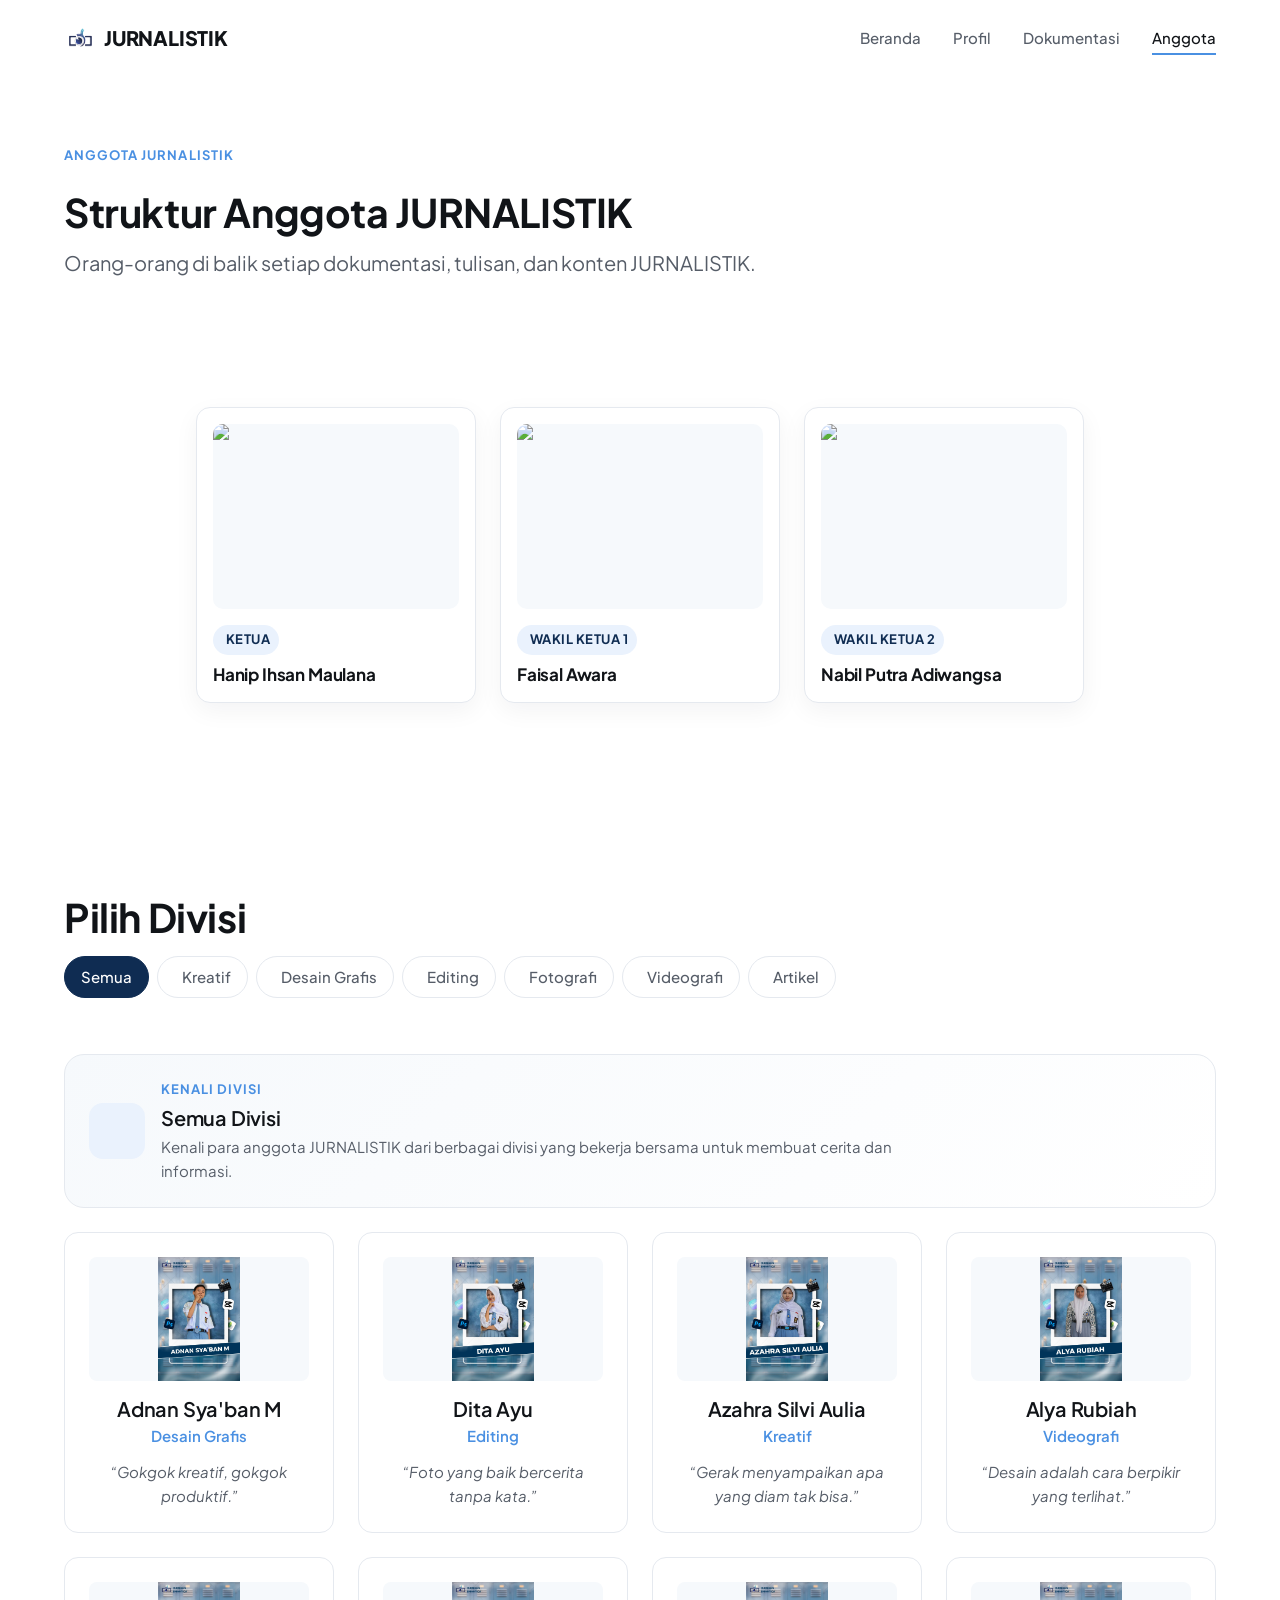
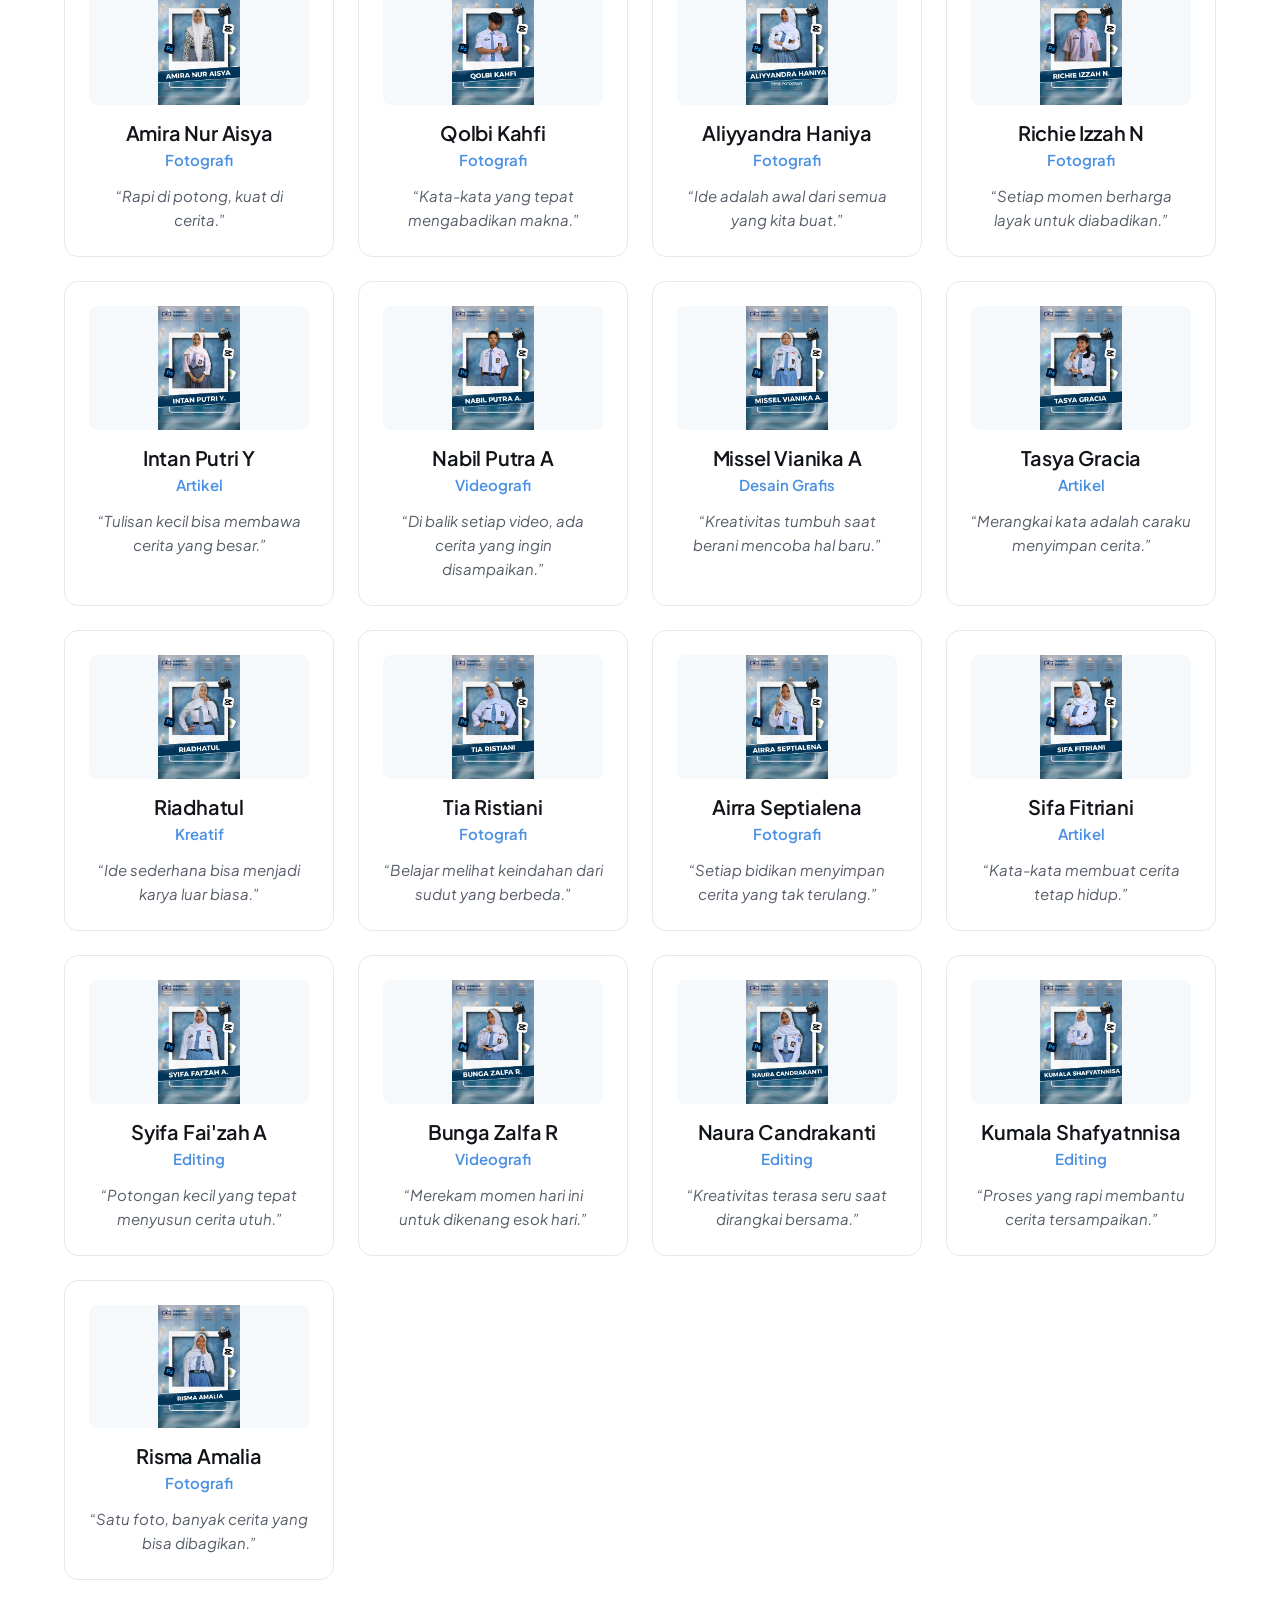
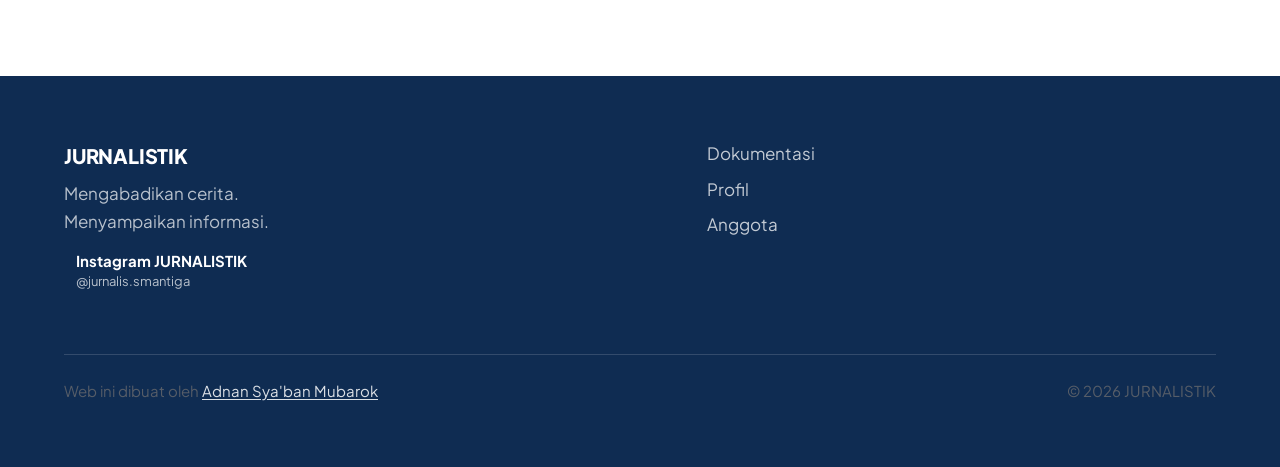
==== commit 5f774b98: "Add files via upload" ====
--- a/anggota.html
+++ b/anggota.html
@@ -126,6 +126,19 @@
           </button>
         </div>
 
+        <section class="division-intro" id="divisionIntro" aria-live="polite" aria-atomic="true" data-reveal>
+          <div class="division-intro-icon" aria-hidden="true">
+            <i class="ph ph-users-three"></i>
+          </div>
+          <div class="division-intro-content">
+            <p class="division-intro-eyebrow">Kenali Divisi</p>
+            <h3 class="division-intro-title" id="divisionIntroTitle">Semua Divisi</h3>
+            <p class="division-intro-description" id="divisionIntroDescription">
+              Kenali para anggota JURNALISTIK dari berbagai divisi yang bekerja bersama untuk membuat cerita dan informasi.
+            </p>
+          </div>
+        </section>
+
         <!--
           Grid ini kosong dengan sengaja.
           Diisi oleh anggota.js (Part 2D) berdasarkan data/anggota.js (Part 2A).
@@ -171,15 +184,17 @@
     hidden
   >
     <div class="member-detail-panel">
-      <div class="member-detail-toolbar">
-        <button type="button" class="member-detail-close" id="memberDetailClose" aria-label="Tutup detail anggota">
-          <i class="ph ph-x" aria-hidden="true"></i>
-        </button>
+      <div class="member-detail-header">
+        <h2 class="member-detail-name" id="memberDetailName"></h2>
+        <div class="member-detail-toolbar">
+          <button type="button" class="member-detail-close" id="memberDetailClose" aria-label="Tutup detail anggota">
+            <i class="ph ph-x" aria-hidden="true"></i>
+          </button>
+        </div>
       </div>
       <img class="member-detail-image" id="memberDetailImage" src="" alt="">
       <div class="member-detail-body">
         <p class="member-detail-role" id="memberDetailRole"></p>
-        <h2 class="member-detail-name" id="memberDetailName"></h2>
         <p class="member-detail-class" id="memberDetailClass"></p>
         <p class="member-detail-intro" id="memberDetailIntro"></p>
         <p class="member-detail-quote" id="memberDetailQuote" hidden></p>
@@ -202,6 +217,10 @@
           rel="noopener noreferrer"
         >
           <i class="ph ph-instagram-logo" aria-hidden="true"></i>
+          <span class="social-link-text">
+            <strong>Instagram JURNALISTIK</strong>
+            <span>@jurnalis.smantiga</span>
+          </span>
         </a>
       </div>
 
--- a/css/style.css
+++ b/css/style.css
@@ -502,38 +502,48 @@
   display: flex;
   gap: var(--space-5);
   overflow-x: auto;
+  overflow-y: hidden;
   scroll-snap-type: x mandatory;
-  padding-bottom: var(--space-3);
+  padding: 0 var(--space-1) var(--space-4);
   scrollbar-width: thin;
 }
 
 .doc-card {
   flex: 0 0 min(280px, 80vw);
   scroll-snap-align: start;
+  padding: var(--space-3);
+  border: 1px solid var(--color-border);
+  border-radius: var(--radius-lg);
+  background-color: var(--color-white);
+  transition: transform var(--duration-base) var(--ease-out),
+    border-color var(--duration-base) var(--ease-out),
+    box-shadow var(--duration-base) var(--ease-out);
+}
+
+.doc-card:hover {
+  transform: translateY(-3px);
+  border-color: var(--color-border-strong);
+  box-shadow: var(--shadow-sm);
 }
 
 .doc-card-media {
-  border-radius: var(--radius-md);
+  border-radius: var(--radius-sm);
   overflow: hidden;
   aspect-ratio: 16 / 9;
-  box-shadow: var(--shadow-sm);
+  background-color: #e6edf5;
 }
 
 .doc-card-media img {
   width: 100%;
   height: 100%;
-  object-fit: cover;
-  transition: transform var(--duration-slow) var(--ease-out);
-}
-
-.doc-card:hover .doc-card-media img {
-  transform: scale(1.03);
+  object-fit: contain;
 }
 
 .doc-card-caption {
   margin-top: var(--space-3);
   font-weight: 600;
   color: var(--color-text);
+  line-height: var(--leading-snug);
 }
 
 .docs-toolbar {
@@ -735,6 +745,50 @@
   gap: var(--space-5);
 }
 
+.division-intro {
+  display: flex;
+  align-items: center;
+  gap: var(--space-4);
+  margin: 0 0 var(--space-5);
+  padding: var(--space-5);
+  border: 1px solid var(--color-border);
+  border-radius: var(--radius-lg);
+  background: linear-gradient(135deg, var(--color-bg-soft), #ffffff);
+}
+
+.division-intro-icon {
+  display: grid;
+  width: 3.5rem;
+  height: 3.5rem;
+  flex: 0 0 3.5rem;
+  place-items: center;
+  border-radius: var(--radius-md);
+  background-color: var(--color-primary-soft);
+  color: var(--color-primary-dark);
+  font-size: 1.65rem;
+}
+
+.division-intro-eyebrow {
+  color: var(--color-primary);
+  font-size: var(--text-xs);
+  font-weight: 700;
+  letter-spacing: 0.08em;
+  text-transform: uppercase;
+}
+
+.division-intro-title {
+  margin-top: var(--space-1);
+  font-size: var(--text-lg);
+  line-height: var(--leading-snug);
+}
+
+.division-intro-description {
+  max-width: 48rem;
+  margin-top: var(--space-1);
+  color: var(--color-text-muted);
+  font-size: var(--text-sm);
+}
+
 .member-card {
   text-align: center;
   padding: var(--space-5);
@@ -751,21 +805,17 @@
 
 .member-card-photo {
   width: 100%;
-  aspect-ratio: 1;
+  aspect-ratio: 16 / 9;
   border-radius: var(--radius-sm);
   overflow: hidden;
   margin-bottom: var(--space-4);
+  background-color: var(--color-bg-soft);
 }
 
 .member-card-photo img {
   width: 100%;
   height: 100%;
-  object-fit: cover;
-  transition: transform var(--duration-slow) var(--ease-out);
-}
-
-.member-card:hover .member-card-photo img {
-  transform: scale(1.03);
+  object-fit: contain;
 }
 
 .member-card-role {
@@ -920,12 +970,13 @@
   border-radius: var(--radius-md);
   overflow: hidden;
   margin-bottom: var(--space-5);
+  background-color: var(--color-bg-soft);
 }
 
 .doc-detail-media img {
   width: 100%;
   aspect-ratio: 16 / 9;
-  object-fit: cover;
+  object-fit: contain;
 }
 
 .doc-detail-date {
@@ -968,6 +1019,33 @@
 
 .social-link:hover {
   color: var(--color-primary);
+}
+
+.social-link {
+  align-items: center;
+  gap: var(--space-3);
+}
+
+.social-link > i {
+  flex: 0 0 auto;
+  font-size: 1.6rem;
+}
+
+.social-link-text {
+  display: grid;
+  gap: 0.1rem;
+  font-size: var(--text-sm);
+  line-height: var(--leading-snug);
+}
+
+.social-link-text strong {
+  color: var(--color-white);
+  font-weight: 700;
+}
+
+.social-link-text span {
+  color: rgb(255 255 255 / 0.7);
+  font-size: var(--text-xs);
 }
 
 .footer-nav ul {
@@ -1275,6 +1353,19 @@
   .member-grid {
     grid-template-columns: repeat(2, 1fr);
     gap: var(--space-4);
+  }
+
+  .division-intro {
+    align-items: flex-start;
+    gap: var(--space-3);
+    padding: var(--space-4);
+  }
+
+  .division-intro-icon {
+    width: 2.75rem;
+    height: 2.75rem;
+    flex-basis: 2.75rem;
+    font-size: 1.35rem;
   }
 
   .member-card {
@@ -1900,38 +1991,48 @@
   display: flex;
   gap: var(--space-5);
   overflow-x: auto;
+  overflow-y: hidden;
   scroll-snap-type: x mandatory;
-  padding-bottom: var(--space-3);
+  padding: 0 var(--space-1) var(--space-4);
   scrollbar-width: thin;
 }
 
 .doc-card {
   flex: 0 0 min(280px, 80vw);
   scroll-snap-align: start;
+  padding: var(--space-3);
+  border: 1px solid var(--color-border);
+  border-radius: var(--radius-lg);
+  background-color: var(--color-white);
+  transition: transform var(--duration-base) var(--ease-out),
+    border-color var(--duration-base) var(--ease-out),
+    box-shadow var(--duration-base) var(--ease-out);
+}
+
+.doc-card:hover {
+  transform: translateY(-3px);
+  border-color: var(--color-border-strong);
+  box-shadow: var(--shadow-sm);
 }
 
 .doc-card-media {
-  border-radius: var(--radius-md);
+  border-radius: var(--radius-sm);
   overflow: hidden;
   aspect-ratio: 16 / 9;
-  box-shadow: var(--shadow-sm);
+  background-color: #e6edf5;
 }
 
 .doc-card-media img {
   width: 100%;
   height: 100%;
-  object-fit: cover;
-  transition: transform var(--duration-slow) var(--ease-out);
-}
-
-.doc-card:hover .doc-card-media img {
-  transform: scale(1.03);
+  object-fit: contain;
 }
 
 .doc-card-caption {
   margin-top: var(--space-3);
   font-weight: 600;
   color: var(--color-text);
+  line-height: var(--leading-snug);
 }
 
 .docs-toolbar {
@@ -2146,21 +2247,17 @@
 
 .member-card-photo {
   width: 100%;
-  aspect-ratio: 1;
+  aspect-ratio: 16 / 9;
   border-radius: var(--radius-sm);
   overflow: hidden;
   margin-bottom: var(--space-4);
+  background-color: var(--color-bg-soft);
 }
 
 .member-card-photo img {
   width: 100%;
   height: 100%;
-  object-fit: cover;
-  transition: transform var(--duration-slow) var(--ease-out);
-}
-
-.member-card:hover .member-card-photo img {
-  transform: scale(1.03);
+  object-fit: contain;
 }
 
 .member-card-role {
@@ -2225,36 +2322,38 @@
   display: flex;
   flex-direction: column;
   width: 100%;
+  padding: var(--space-3);
+  border: 1px solid var(--color-border);
+  border-radius: var(--radius-lg);
+  background-color: var(--color-white);
   text-align: left;
-  transition: transform var(--duration-base) var(--ease-out);
+  transition: transform var(--duration-base) var(--ease-out),
+    border-color var(--duration-base) var(--ease-out),
+    box-shadow var(--duration-base) var(--ease-out);
 }
 
 .doc-grid-trigger:hover {
-  transform: translateY(-4px);
+  transform: translateY(-3px);
+  border-color: var(--color-border-strong);
+  box-shadow: var(--shadow-sm);
 }
 
 .doc-grid-media {
   width: 100%;
-  aspect-ratio: 4 / 3;
-  border-radius: var(--radius-md);
+  aspect-ratio: 16 / 9;
+  border-radius: var(--radius-sm);
   overflow: hidden;
-  box-shadow: var(--shadow-sm);
-  background-color: var(--color-bg-soft);
+  background: #e6edf5;
 }
 
 .doc-grid-media img {
   width: 100%;
   height: 100%;
-  object-fit: cover;
-  transition: transform var(--duration-slow) var(--ease-out);
-}
-
-.doc-grid-trigger:hover .doc-grid-media img {
-  transform: scale(1.04);
+  object-fit: contain;
 }
 
 .doc-grid-info {
-  padding-top: var(--space-3);
+  padding: var(--space-3) 0 0;
   display: flex;
   flex-direction: column;
   gap: var(--space-1);
@@ -2314,12 +2413,13 @@
   border-radius: var(--radius-md);
   overflow: hidden;
   margin-bottom: var(--space-5);
+  background-color: var(--color-bg-soft);
 }
 
 .doc-detail-media img {
   width: 100%;
   aspect-ratio: 16 / 9;
-  object-fit: cover;
+  object-fit: contain;
 }
 
 .doc-detail-date {
@@ -2703,7 +2803,7 @@
   }
 
   .doc-grid-trigger {
-    aspect-ratio: 16 / 10;
+    aspect-ratio: auto;
   }
 }
 
@@ -2890,10 +2990,10 @@
 
 .member-detail-panel {
   position: relative;
-  width: min(100%, 60rem);
+  width: min(100%, 48rem);
   max-height: 95vh;
   overflow-y: auto;
-  padding: var(--space-4);
+  padding: 0;
   border-radius: var(--radius-lg);
   background-color: var(--color-white);
   box-shadow: var(--shadow-lg);
@@ -2907,10 +3007,15 @@
   transform: translateY(0) scale(1);
 }
 
-.member-detail-toolbar {
-  display: flex;
-  justify-content: flex-end;
-  margin-bottom: var(--space-2);
+.member-detail-header {
+  display: flex;
+  width: 100%;
+  min-height: 4.5rem;
+  align-items: center;
+  justify-content: space-between;
+  gap: var(--space-3);
+  padding: var(--space-3) var(--space-4);
+  background-color: var(--color-white);
 }
 
 .member-detail-close {
@@ -2918,10 +3023,11 @@
   place-items: center;
   width: 2.75rem;
   aspect-ratio: 1;
-  border: 1px solid var(--color-border);
+  border: 1px solid rgb(255 255 255 / 0.75);
   border-radius: 50%;
   color: var(--color-text);
-  background-color: var(--color-white);
+  background-color: rgb(255 255 255 / 0.92);
+  box-shadow: var(--shadow-sm);
   cursor: pointer;
 }
 
@@ -2932,19 +3038,27 @@
 .member-detail-image {
   display: block;
   width: 100%;
-  height: min(68vh, 48rem);
+  aspect-ratio: 16 / 9;
   object-fit: contain;
-  border-radius: var(--radius-md);
   background-color: var(--color-bg-soft);
 }
 
 .member-detail-body {
-  padding: var(--space-4) var(--space-2) var(--space-2);
+  padding: var(--space-5) var(--space-6) var(--space-6);
 }
 
 .member-detail-role {
+  display: inline-flex;
+  align-items: center;
+  width: fit-content;
+  padding: 0.35rem 0.7rem;
+  border-radius: var(--radius-pill);
+  background-color: var(--color-primary-soft);
   color: var(--color-primary);
+  font-size: var(--text-xs);
   font-weight: 600;
+  letter-spacing: 0.04em;
+  text-transform: uppercase;
 }
 
 .doc-detail-overlay:not([hidden]) {
@@ -2974,13 +3088,21 @@
 }
 
 .member-detail-name {
-  margin-top: var(--space-1);
-  font-size: var(--text-2xl);
+  min-width: 0;
+  color: var(--color-text);
+  font-size: var(--text-xl);
+  font-weight: 700;
+  line-height: var(--leading-snug);
 }
 
 .member-detail-class {
+  display: inline-block;
   margin-top: var(--space-2);
+  padding: 0.25rem 0.65rem;
+  border: 1px solid var(--color-border);
+  border-radius: var(--radius-pill);
   color: var(--color-text-muted);
+  font-size: var(--text-sm);
 }
 
 .member-detail-intro {
@@ -2988,18 +3110,36 @@
 }
 
 .member-detail-quote {
-  margin-top: var(--space-3);
+  margin-top: var(--space-4);
+  padding: var(--space-3) var(--space-4);
+  border-left: 3px solid var(--color-primary);
+  border-radius: 0 var(--radius-sm) var(--radius-sm) 0;
+  background-color: var(--color-bg-soft);
   font-style: italic;
   color: var(--color-text-muted);
 }
 
 @media (max-width: 640px) {
+  .member-detail-overlay {
+    padding: var(--space-3);
+  }
+
   .member-detail-panel {
-    padding: var(--space-3);
-  }
-
-  .member-detail-image {
-    height: min(62vh, 48rem);
+    width: 100%;
+    max-height: 90vh;
+  }
+
+  .member-detail-header {
+    min-height: 4rem;
+    padding-inline: var(--space-3);
+  }
+
+  .member-detail-name {
+    font-size: var(--text-lg);
+  }
+
+  .member-detail-body {
+    padding: var(--space-4);
   }
 }
 
@@ -3016,25 +3156,31 @@
 }
 
 .docs-preview {
-  padding-bottom: var(--space-3);
-}
-
-/* Matikan garis semu di sebelah kiri yang mendorong elemen */
-.org-tier-core::before,
-.org-tier-core::after {
-  display: none !important;
-  content: none !important;
-}
-
-/* Buat ukuran kartu Ketua & Wakil sama persis dan seimbang */
-.org-card-lead {
-  flex: 0 1 240px !important;
-  width: 100% !important;
-  max-width: 260px !important;
-  margin: 0 !important;
-}
-/* ==================================================
-   FIX: FOTO LEBIH BESAR & LAYOUT 3 KARTU INTI SEJAJAR
+  margin-block: var(--space-5);
+  padding-block: var(--space-7);
+  border: 1px solid var(--color-border);
+  border-radius: var(--radius-lg);
+  background-color: var(--color-bg-soft);
+}
+
+.doc-card:focus-visible {
+  outline: 3px solid var(--color-primary);
+  outline-offset: 3px;
+}
+
+.docs-toolbar {
+  padding-block: var(--space-4);
+}
+
+.docs-grid-section {
+  padding-top: var(--space-4);
+  padding-bottom: var(--space-7);
+  border-radius: var(--radius-lg);
+  background-color: var(--color-bg-soft);
+}
+
+/* ==================================================
+   ORG STRUCTURE — kartu modern
    ================================================== */
 .org-tier-core {
   display: flex !important;
@@ -3047,39 +3193,181 @@
 }
 
 .org-tier-core::before,
-.org-tier-core::after {
+.org-tier-core::after,
+.org-tier:not(.org-tier-top)::before,
+.org-branch::before,
+.org-tier-core .org-branch + .org-branch::after {
   display: none !important;
   content: none !important;
 }
 
-/* Ukuran Kartu untuk 3 Elemen */
+.org-card {
+  border: 1px solid var(--color-border) !important;
+  border-radius: 14px !important;
+  background: var(--color-white);
+  box-shadow: 0 8px 24px rgb(15 23 42 / 0.05);
+  padding: var(--space-4);
+  text-align: left;
+  transition: transform var(--duration-base) var(--ease-out),
+    box-shadow var(--duration-base) var(--ease-out),
+    border-color var(--duration-base) var(--ease-out);
+}
+
+.org-card:hover {
+  transform: translateY(-3px);
+  border-color: #cbd8e8 !important;
+  box-shadow: 0 14px 30px rgb(15 23 42 / 0.09);
+}
+
 .org-card-lead {
   flex: 1 1 240px !important;
   max-width: 280px !important;
-  padding: var(--space-6, 1.5rem) !important;
-  border-radius: var(--radius-lg, 20px) !important;
+  padding: var(--space-4) !important;
   margin: 0 !important;
 }
 
-/* MEMPERBESAR FOTO KETUA & WAKIL */
+.org-card-photo,
 .org-card-lead .org-card-photo {
-  width: 8.5rem !important;   /* Foto diperbesar (sebelumnya cuma 4.5rem) */
-  height: 8.5rem !important;  
-  border-radius: 50% !important;
-  box-shadow: 0 6px 16px rgba(15, 23, 42, 0.12) !important;
-  margin-bottom: var(--space-4) !important;
-  border: 3px solid var(--color-primary-soft, #eaf2fd);
-}
-
-/* Responsive saat dibuka di HP */
+  width: 100% !important;
+  height: auto !important;
+  aspect-ratio: 4 / 3;
+  border: 0 !important;
+  border-radius: 10px !important;
+  box-shadow: none !important;
+  object-fit: cover;
+  margin: 0 0 var(--space-4);
+  background-color: var(--color-bg-soft);
+  font-size: 0;
+}
+
+.org-card-role {
+  width: fit-content;
+  justify-content: flex-start;
+  padding: 0.3rem 0.55rem;
+  border-radius: var(--radius-pill);
+  background-color: var(--color-primary-soft);
+  color: var(--color-primary-dark);
+  font-size: var(--text-xs);
+  letter-spacing: 0.04em;
+}
+
+.org-card-name {
+  margin-top: var(--space-2);
+  font-size: var(--text-base);
+  font-weight: 700;
+  line-height: 1.35;
+}
+
+.org-branch {
+  align-items: stretch;
+}
+
 @media (max-width: 767px) {
   .org-card-lead {
     max-width: 100% !important;
     flex: 1 1 100% !important;
   }
-  
-  .org-card-lead .org-card-photo {
-    width: 7.5rem !important;
-    height: 7.5rem !important;
+}
+
+.org-support-section {
+  margin-top: var(--space-8);
+  display: grid;
+  gap: var(--space-5);
+}
+
+.org-support-group {
+  min-width: 0;
+  padding: var(--space-5);
+  border: 1px solid var(--color-border);
+  border-radius: var(--radius-lg);
+  background: var(--color-bg-soft);
+}
+
+.org-support-title {
+  margin-bottom: var(--space-4);
+  font-size: var(--text-xl);
+  font-weight: 700;
+}
+
+.org-support-scroll {
+  display: flex;
+  gap: var(--space-5);
+  overflow-x: auto;
+  padding: 0 0 var(--space-3);
+  scroll-snap-type: x mandatory;
+  scrollbar-width: thin;
+  -webkit-overflow-scrolling: touch;
+}
+
+.org-support-scroll:focus-visible {
+  outline: 3px solid var(--color-primary);
+  outline-offset: 4px;
+}
+
+.org-person-card {
+  flex: 0 0 clamp(230px, 28vw, 300px);
+  scroll-snap-align: start;
+  padding: var(--space-3);
+  border: 1px solid var(--color-border);
+  border-radius: var(--radius-md);
+  background: var(--color-white);
+}
+
+.org-person-media {
+  display: flex;
+  width: 100%;
+  aspect-ratio: 16 / 9;
+  flex-direction: column;
+  align-items: center;
+  justify-content: center;
+  gap: var(--space-2);
+  overflow: hidden;
+  border-radius: var(--radius-md);
+  background: linear-gradient(135deg, #f2f6fb, #e8eef6);
+  color: var(--color-text-muted);
+  font-size: var(--text-sm);
+}
+
+.org-person-media i {
+  color: var(--color-primary);
+  font-size: 1.75rem;
+}
+
+.org-person-info {
+  padding-top: var(--space-3);
+}
+
+.org-person-role {
+  color: var(--color-primary);
+  font-size: var(--text-xs);
+  font-weight: 700;
+  letter-spacing: 0.06em;
+  text-transform: uppercase;
+}
+
+.org-person-name {
+  margin-top: var(--space-1);
+  font-size: var(--text-base);
+  font-weight: 700;
+  line-height: var(--leading-snug);
+}
+
+.org-person-name-detail {
+  margin-top: var(--space-1);
+  color: var(--color-text-muted);
+  font-size: var(--text-sm);
+}
+
+@media (max-width: 767px) {
+  .org-support-section {
+    margin-top: var(--space-7);
+  }
+
+  .org-support-group {
+    padding: var(--space-4);
+  }
+
+  .org-person-card {
+    flex-basis: min(280px, 82vw);
   }
 }
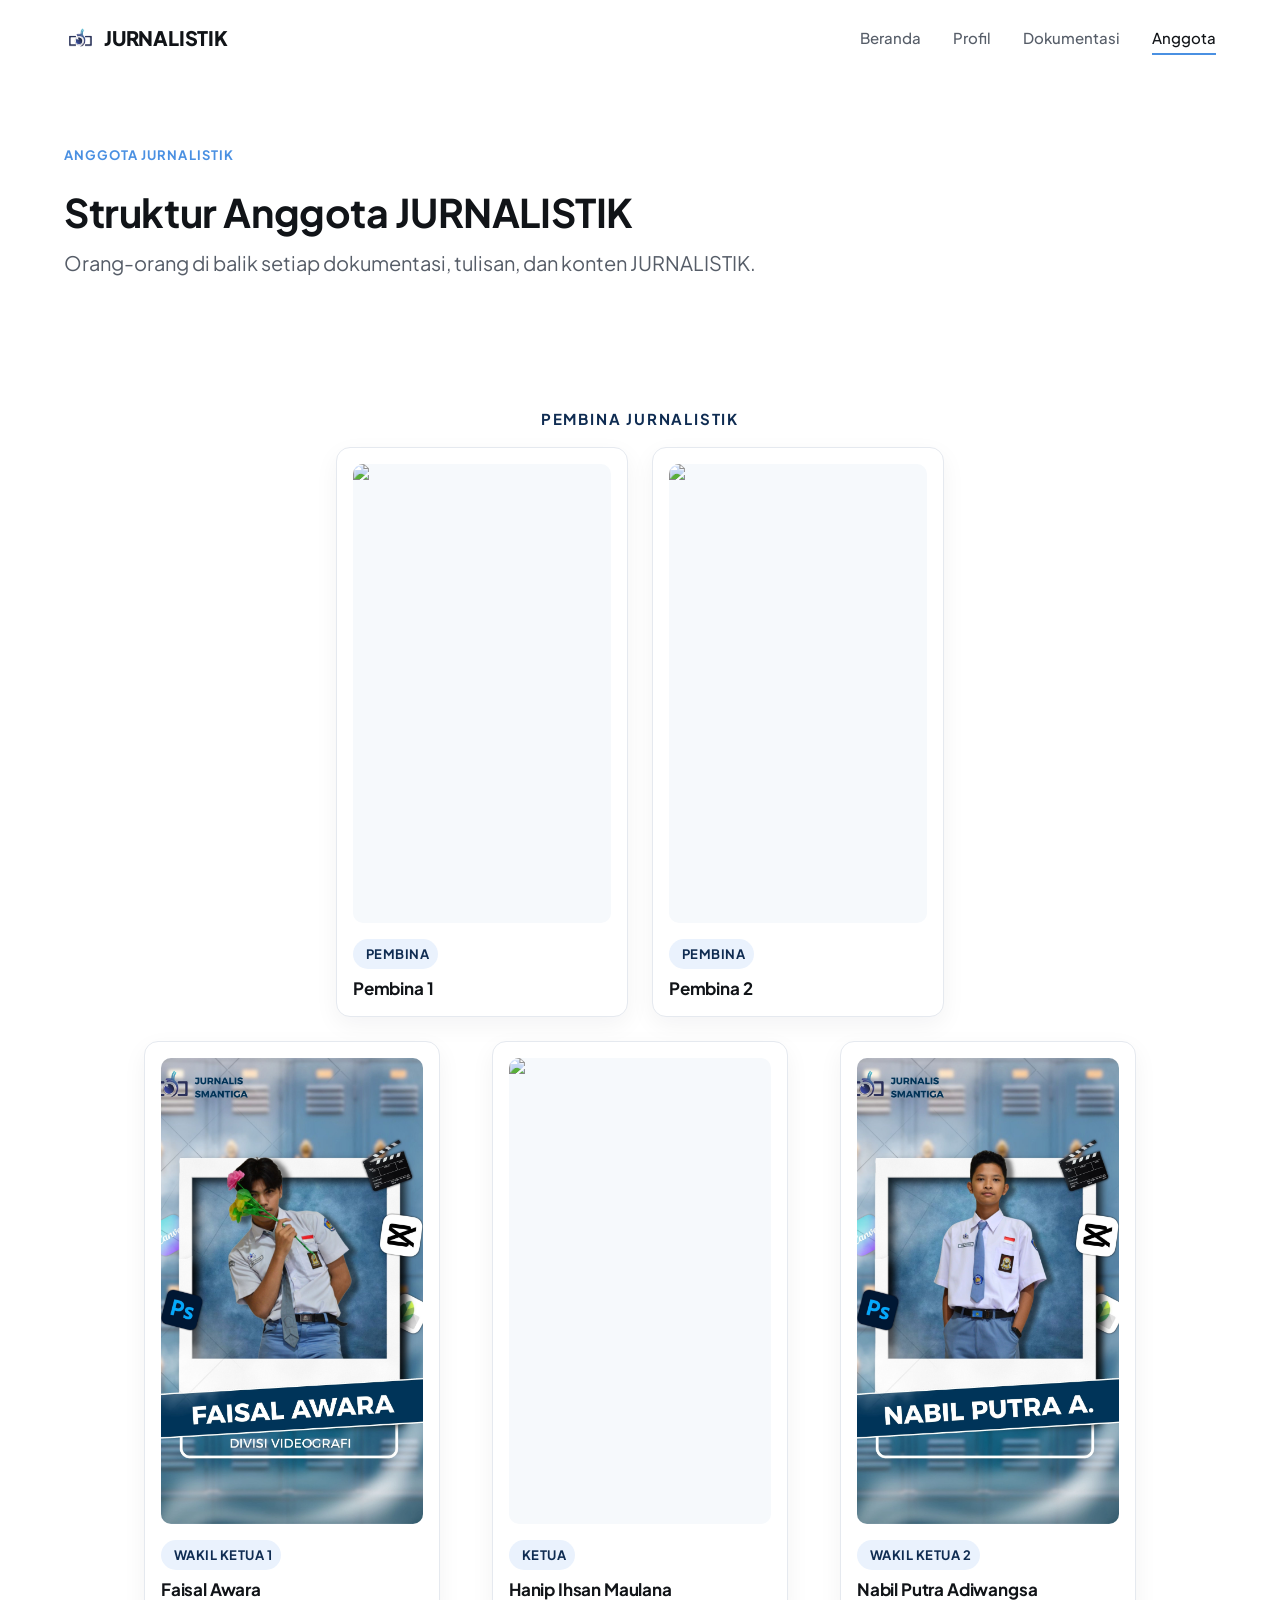
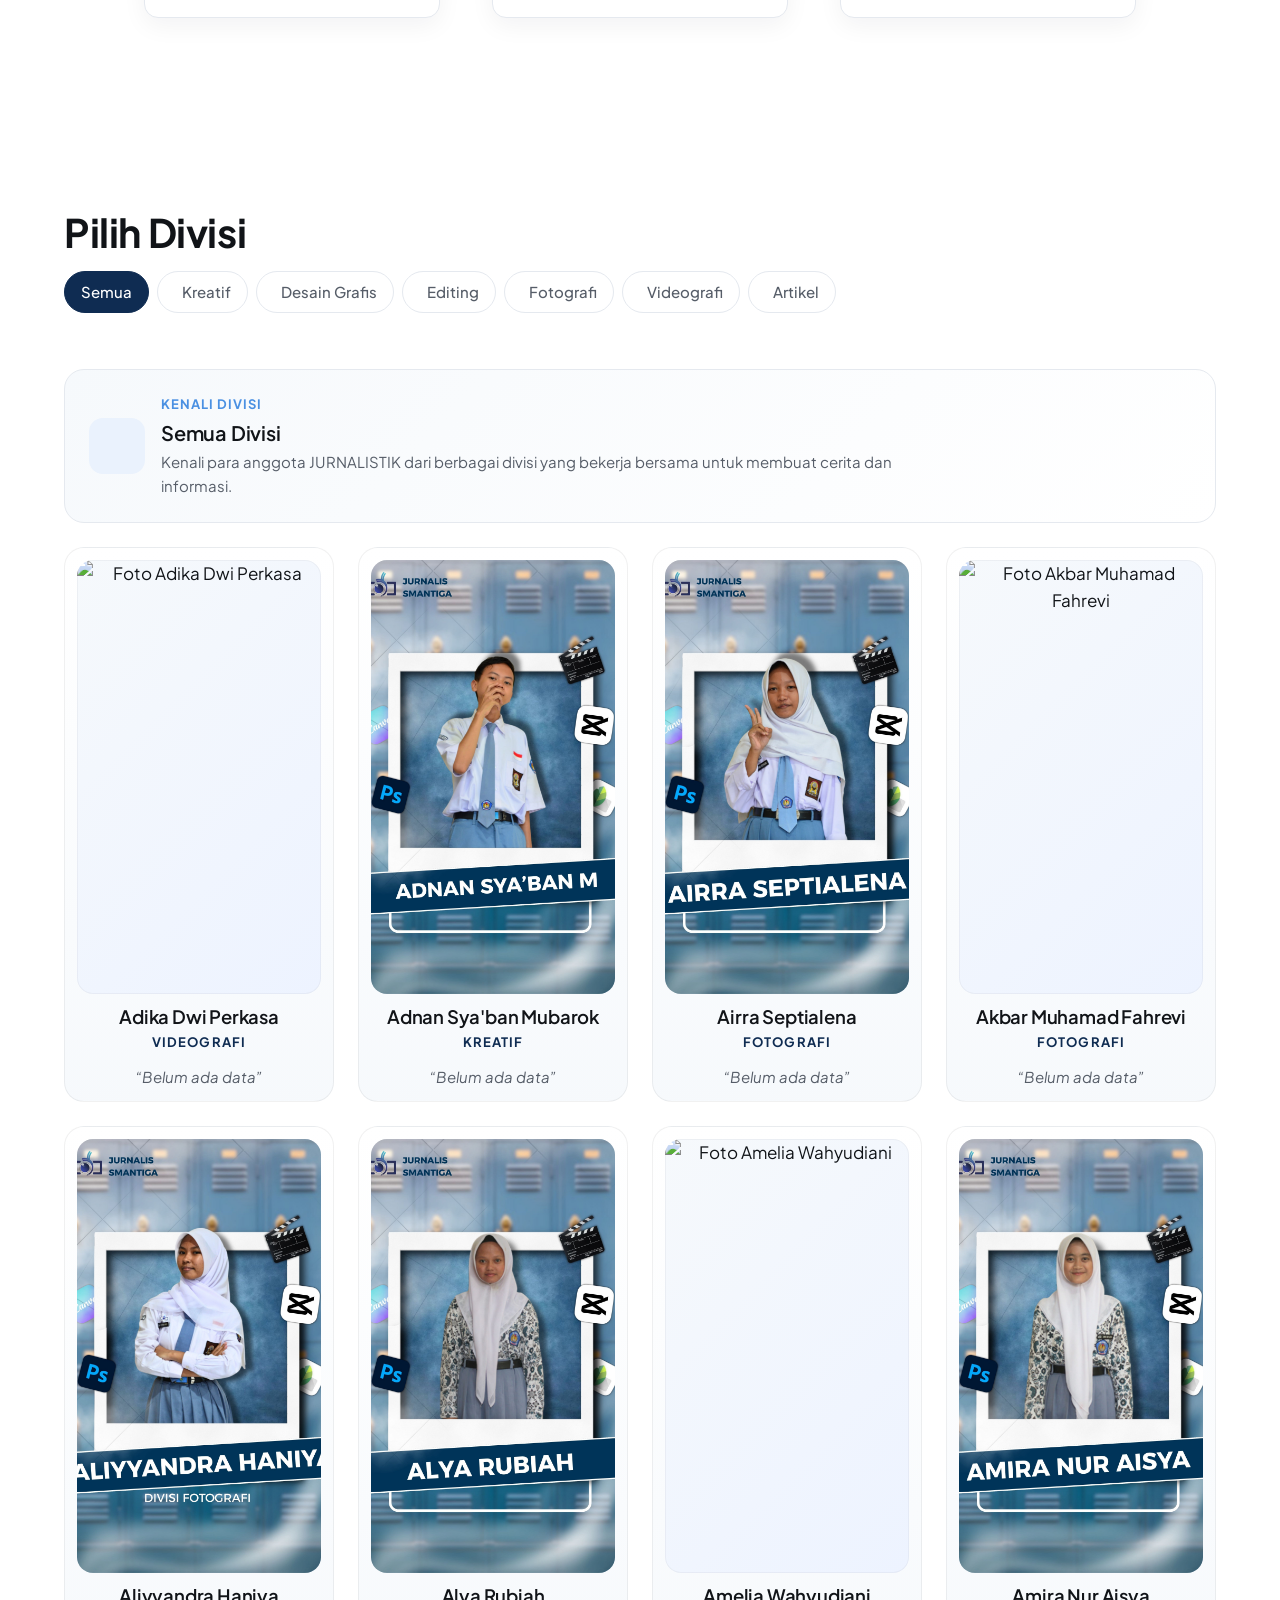
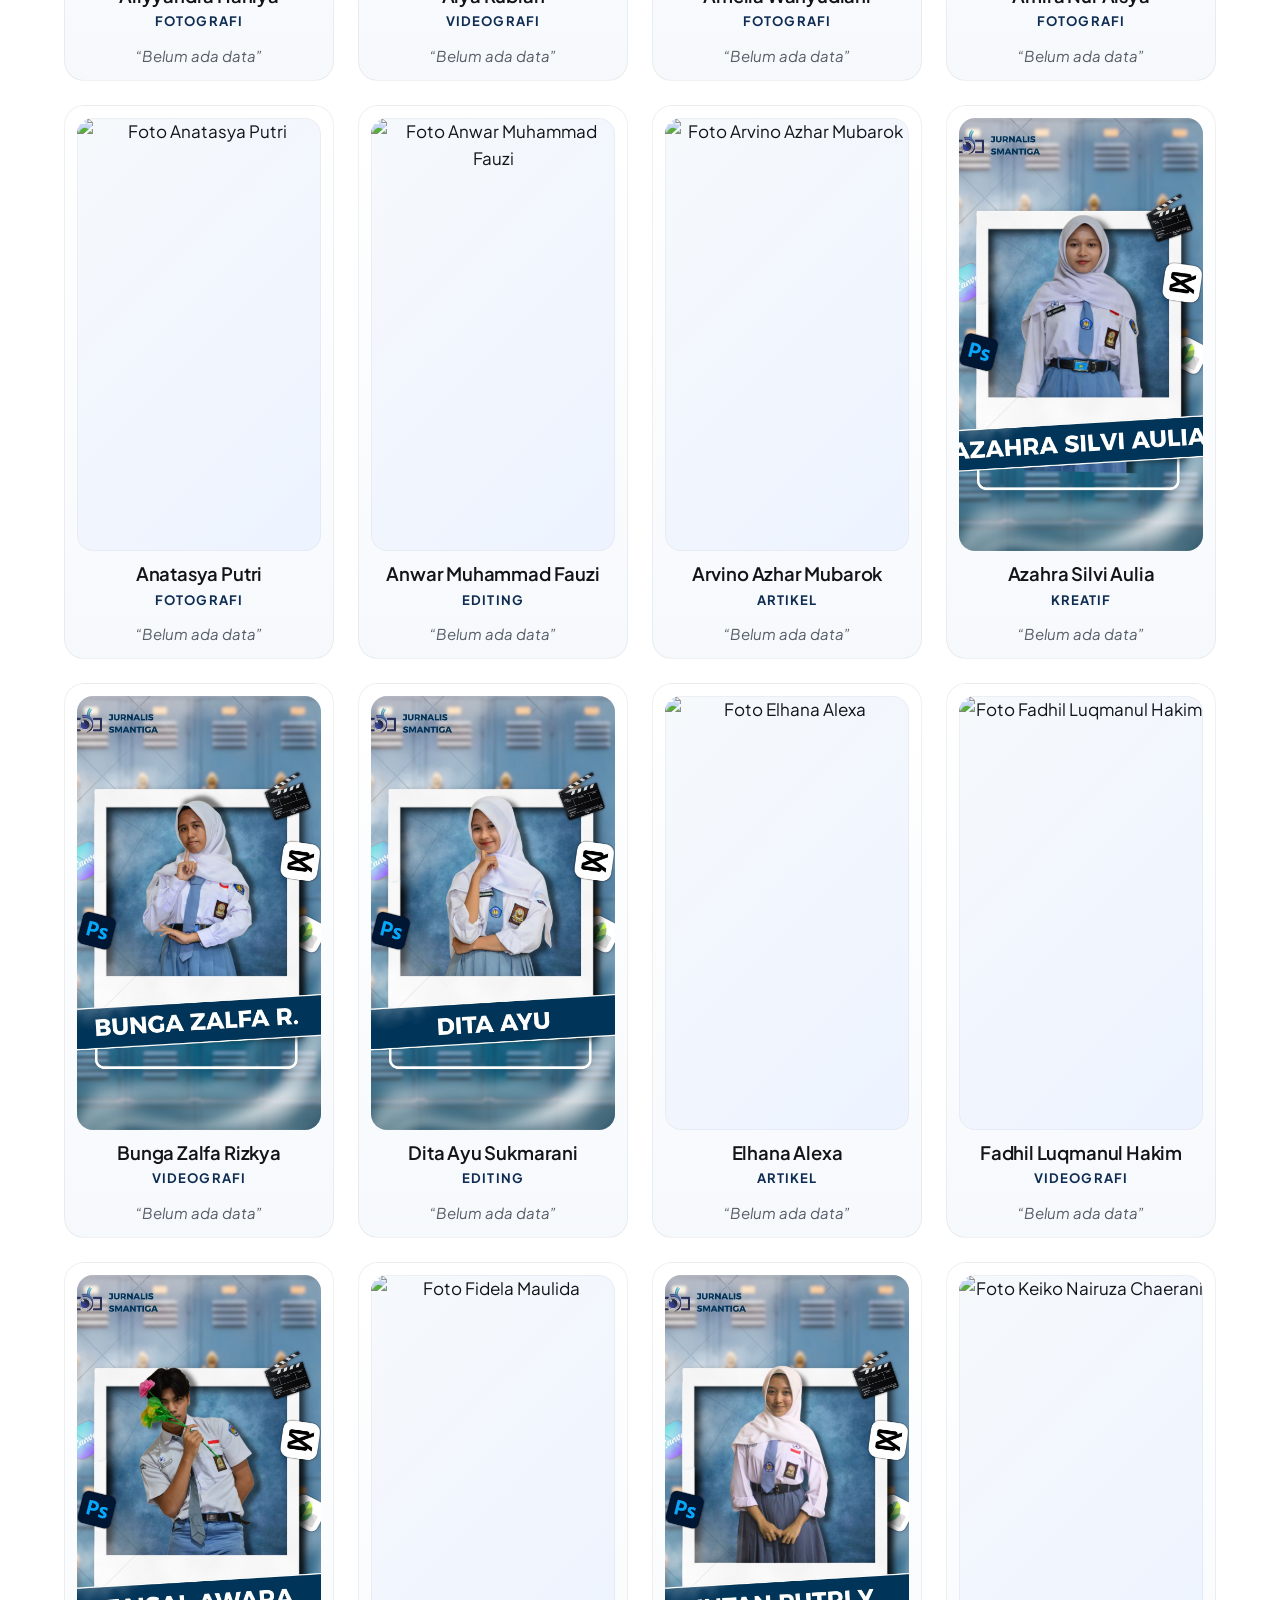
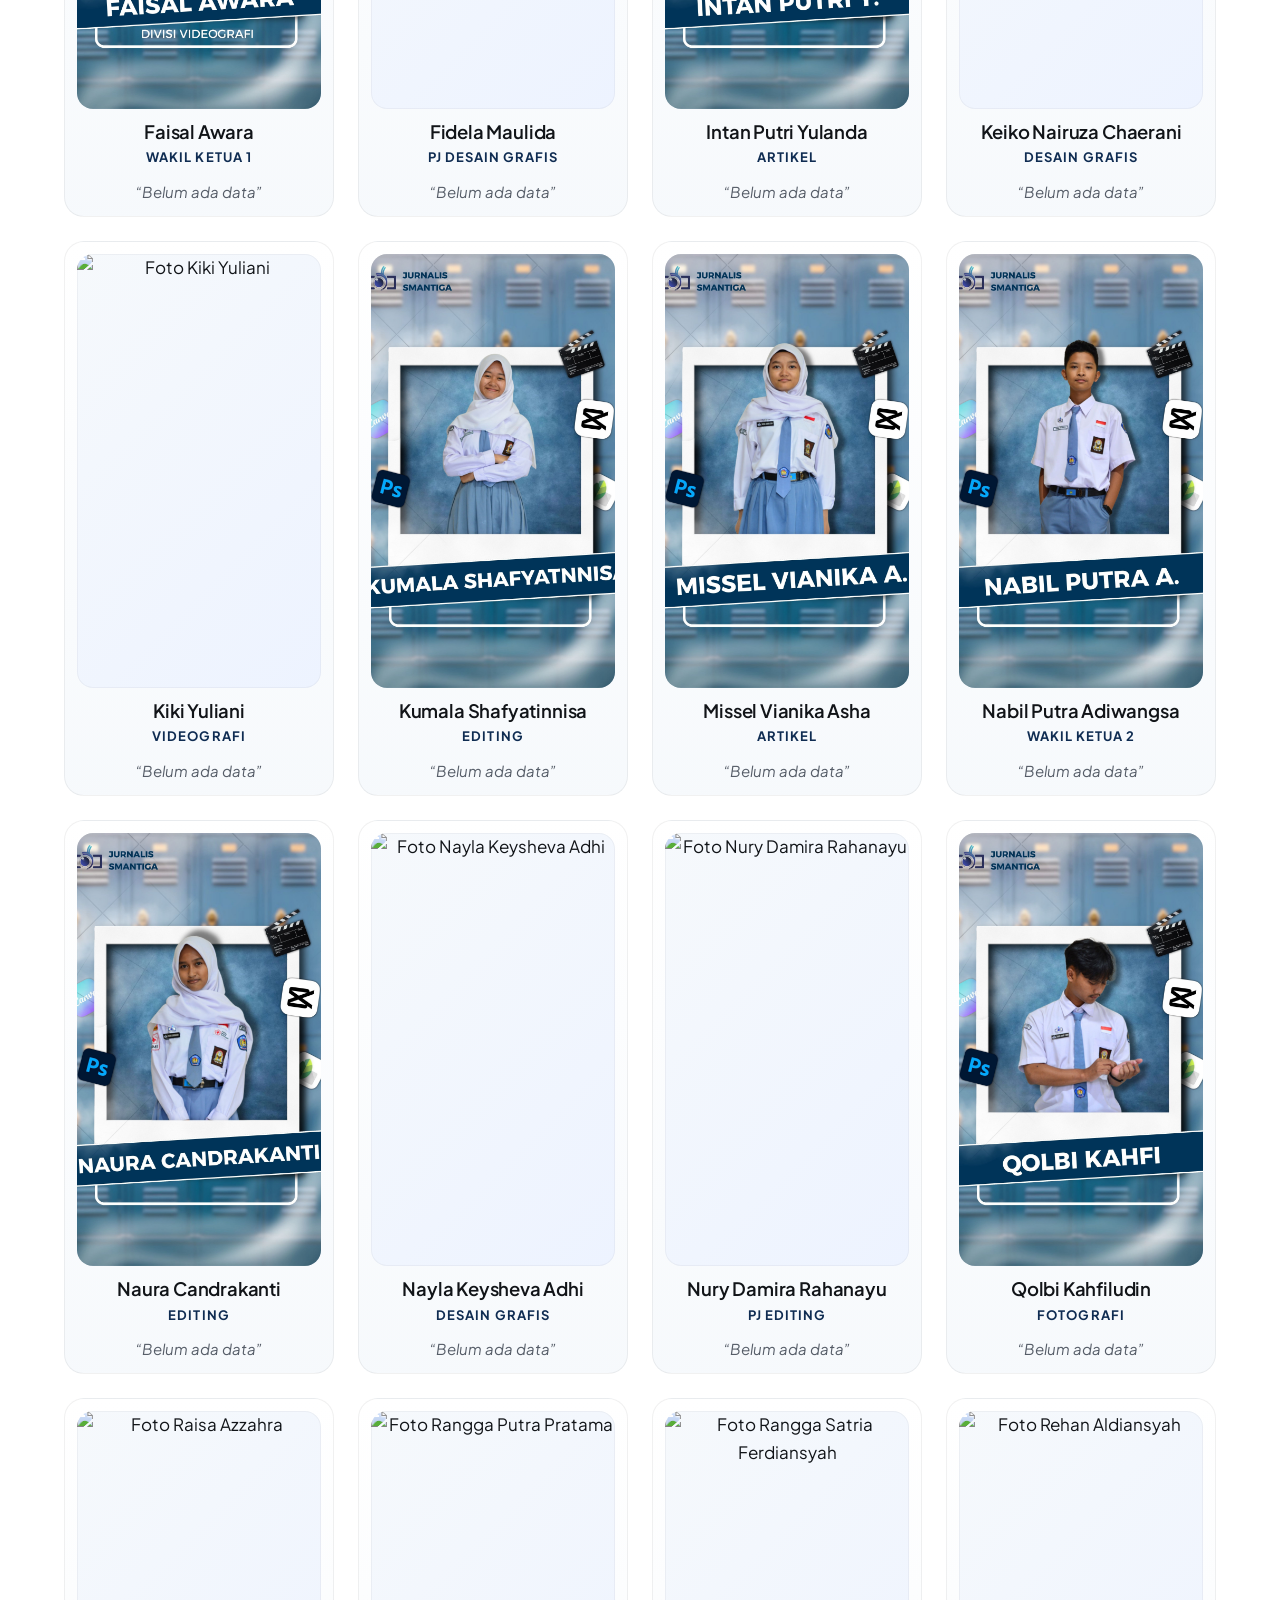
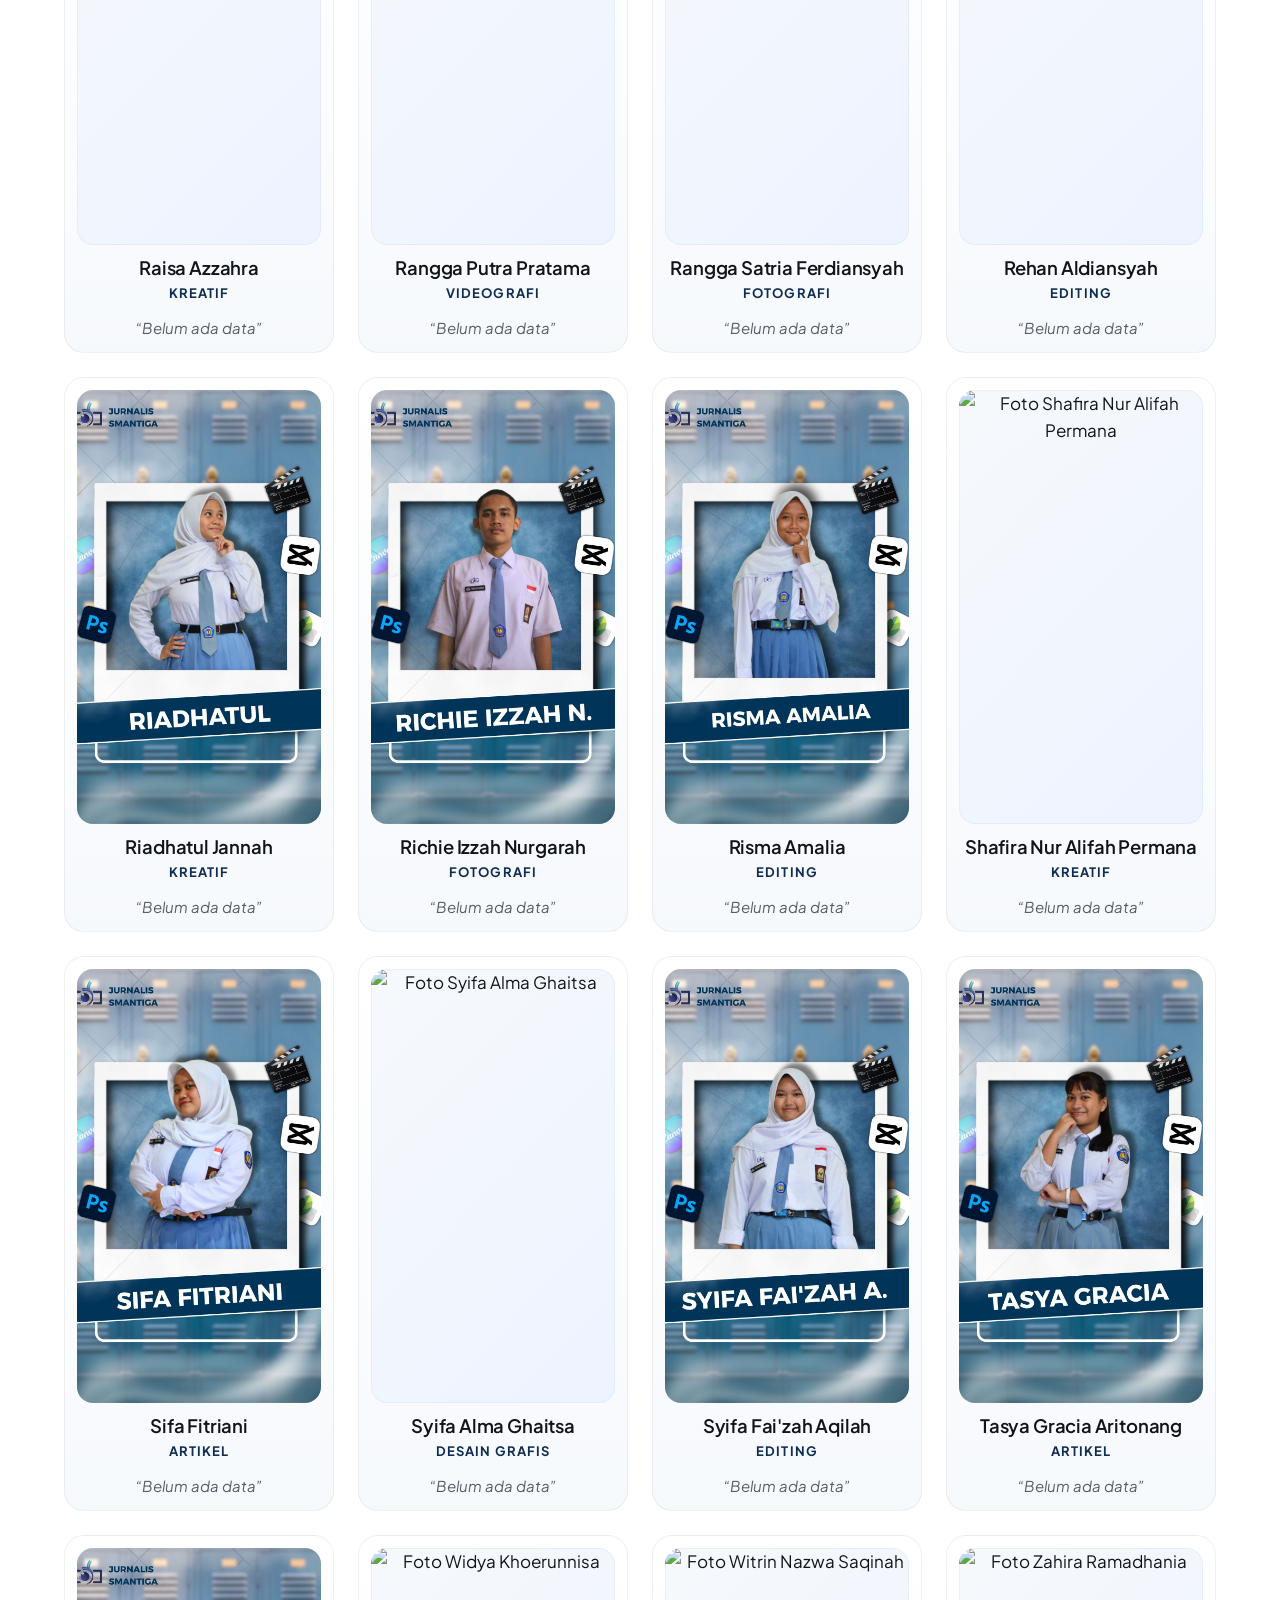
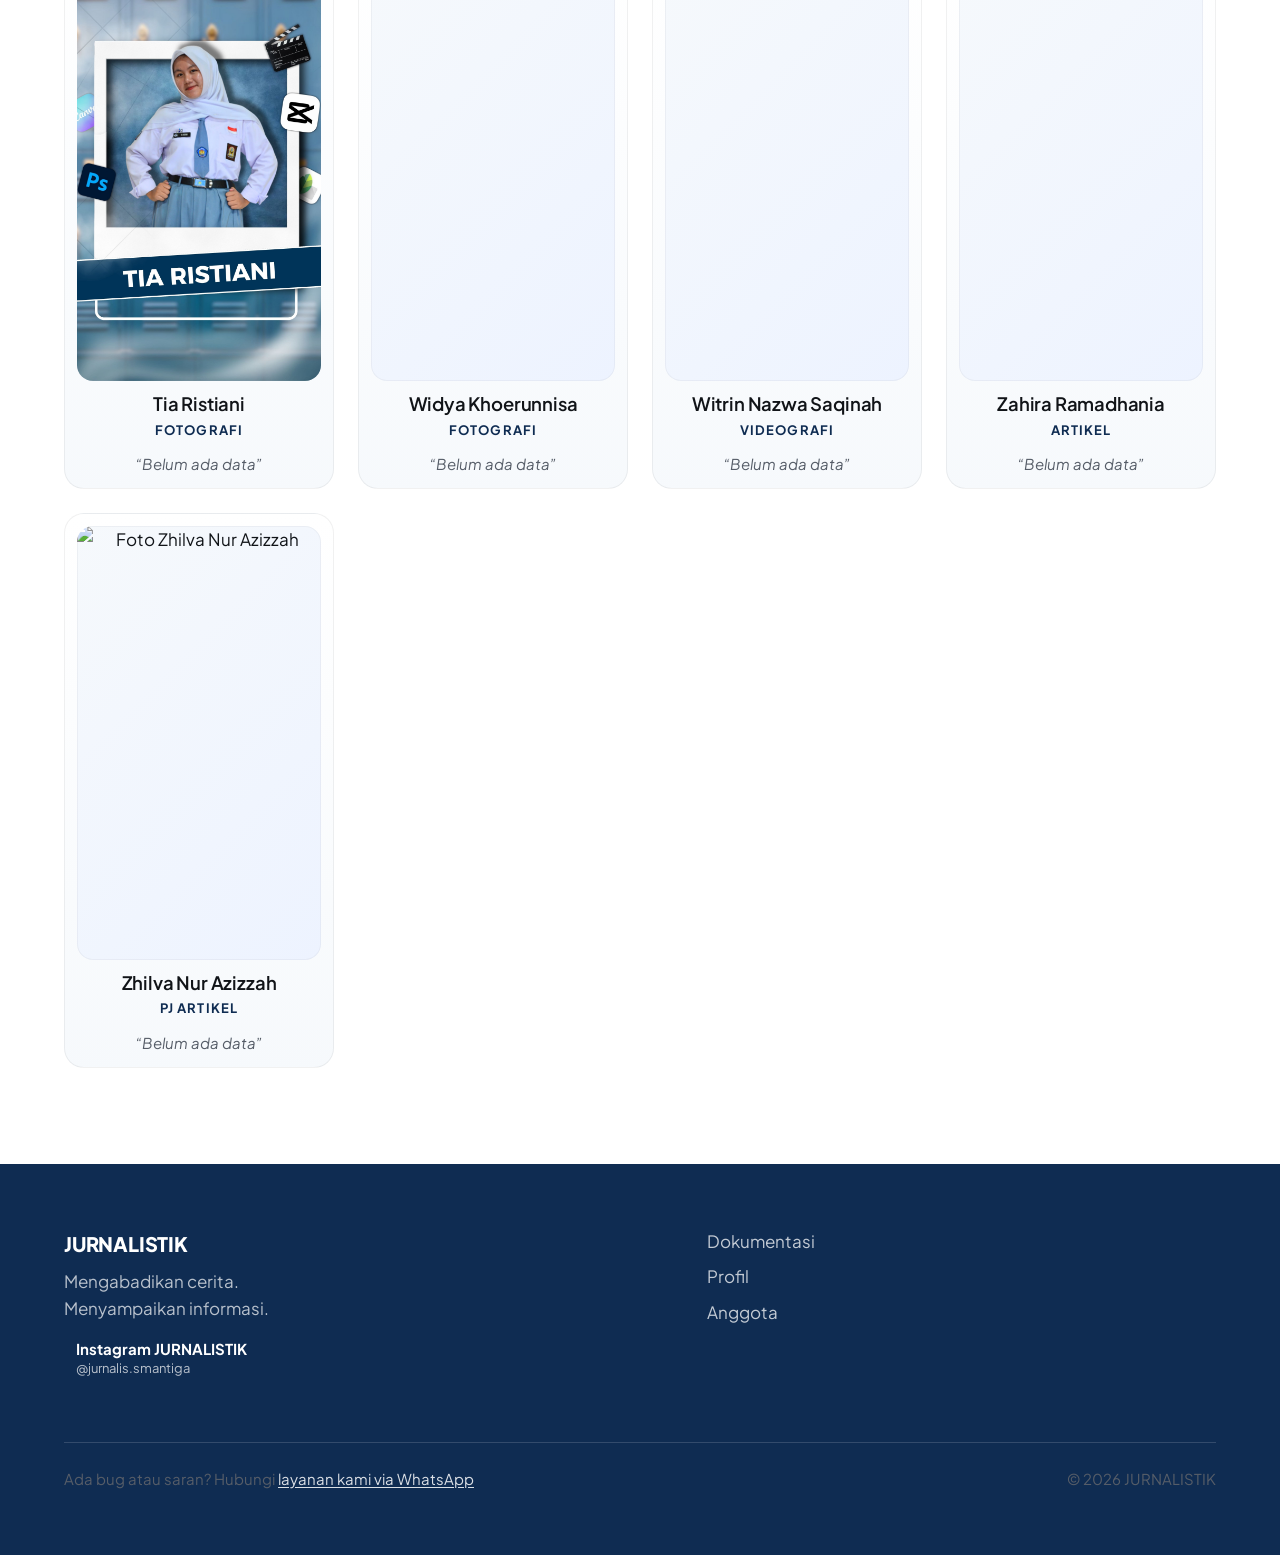
==== commit b790b161: "Add files via upload" ====
--- a/anggota.html
+++ b/anggota.html
@@ -63,36 +63,12 @@
     </section>
 
     <section class="org-structure org-structure-compact" aria-labelledby="core-leads-title">
-     <div class="org-tier org-tier-core org-tier-top" data-reveal>
-  
-  <!-- Ketua -->
-  <article class="org-card org-card-lead">
-    <img src="assets/anggota/ketua.jpg" alt="Foto Ketua JURNALISTIK" class="org-card-photo">
-    <p class="org-card-role">
-      <i class="ph ph-crown" aria-hidden="true"></i> Ketua
-    </p>
-    <h3 class="org-card-name">Hanip Ihsan Maulana</h3>
-  </article>
-
-  <!-- Wakil Ketua 1 -->
-  <article class="org-card org-card-lead">
-    <img src="assets/anggota/wakil-ketua-1.jpg" alt="Foto Wakil Ketua 1 JURNALISTIK" class="org-card-photo">
-    <p class="org-card-role">
-      <i class="ph ph-user-gear" aria-hidden="true"></i> Wakil Ketua 1
-    </p>
-    <h3 class="org-card-name">Faisal Awara</h3>
-  </article>
-
-  <!-- Wakil Ketua 2 -->
-  <article class="org-card org-card-lead">
-    <img src="assets/anggota/wakil-ketua.jpg" alt="Foto Wakil Ketua 2 JURNALISTIK" class="org-card-photo">
-    <p class="org-card-role">
-      <i class="ph ph-user-gear" aria-hidden="true"></i> Wakil Ketua 2
-    </p>
-    <h3 class="org-card-name">Nabil Putra Adiwangsa</h3>
-  </article>
-
-</div>
+      <div class="org-lead-group" data-reveal>
+        <p class="org-lead-label">Pembina JURNALISTIK</p>
+        <div class="org-tier org-tier-core org-tier-top org-pembina-row" id="pembinaCards"></div>
+      </div>
+
+      <div class="org-tier org-tier-core org-tier-top" id="pengurusIntiCards" data-reveal></div>
     </section>
     
     <section class="member-directory" aria-labelledby="directory-title">
@@ -233,7 +209,7 @@
       </nav>
 
       <div class="footer-bottom">
-        <p>Web ini dibuat oleh <a href="#" class="footer-credit-link">Adnan Sya'ban Mubarok</a></p>
+        <p>Ada bug atau saran? Hubungi <a href="https://wa.me/6285723616706?text=Halo%2C%20saya%20ingin%20melaporkan%20bug%20atau%20memberikan%20saran%20untuk%20website%20JURNALISTIK." class="footer-credit-link" target="_blank" rel="noopener noreferrer">layanan kami via WhatsApp</a></p>
         <p>&copy; <span id="currentYear">2026</span> JURNALISTIK</p>
       </div>
 
--- a/css/style.css
+++ b/css/style.css
@@ -741,7 +741,7 @@
 
 .member-grid {
   display: grid;
-  grid-template-columns: repeat(4, 1fr);
+  grid-template-columns: repeat(4, minmax(0, 1fr));
   gap: var(--space-5);
 }
 
@@ -790,38 +790,64 @@
 }
 
 .member-card {
+  width: 100%;
+  padding: var(--space-3);
+  border-radius: 1.25rem;
+  border: 1px solid rgba(17, 20, 24, 0.06);
+  background: linear-gradient(180deg, rgba(255, 255, 255, 0.96), rgba(246, 249, 252, 0.96));
   text-align: center;
-  padding: var(--space-5);
-  border-radius: var(--radius-md);
-  border: 1px solid var(--color-border);
   transition: transform var(--duration-base) var(--ease-out),
-    box-shadow var(--duration-base) var(--ease-out);
+    box-shadow var(--duration-base) var(--ease-out),
+    border-color var(--duration-base) var(--ease-out);
 }
 
 .member-card:hover {
-  transform: translateY(-6px);
-  box-shadow: var(--shadow-md);
+  transform: translateY(-4px);
+  border-color: rgba(74, 144, 226, 0.2);
+  box-shadow: 0 18px 40px rgb(15 23 42 / 0.08);
+}
+
+.member-card-trigger {
+  display: block;
+  width: 100%;
+  cursor: pointer;
 }
 
 .member-card-photo {
   width: 100%;
-  aspect-ratio: 16 / 9;
-  border-radius: var(--radius-sm);
+  aspect-ratio: 9 / 16;
+  border-radius: 1rem;
   overflow: hidden;
-  margin-bottom: var(--space-4);
-  background-color: var(--color-bg-soft);
+  margin-bottom: var(--space-3);
+  background: linear-gradient(135deg, var(--color-bg-soft), #edf3ff);
+  box-shadow: inset 0 0 0 1px rgba(17, 20, 24, 0.04);
 }
 
 .member-card-photo img {
   width: 100%;
   height: 100%;
-  object-fit: contain;
+  object-fit: cover;
+  object-position: center top;
+  transition: transform var(--duration-base) var(--ease-out);
+}
+
+.member-card:hover .member-card-photo img {
+  transform: scale(1.02);
+}
+
+.member-card-name {
+  margin: 0;
+  font-size: clamp(1.05rem, 0.98rem + 0.22vw, 1.2rem);
+  color: var(--color-text);
+  line-height: 1.2;
 }
 
 .member-card-role {
-  font-size: var(--text-sm);
-  color: var(--color-primary);
-  font-weight: 600;
+  font-size: var(--text-xs);
+  color: var(--color-primary-dark);
+  font-weight: 700;
+  letter-spacing: 0.08em;
+  text-transform: uppercase;
   margin-top: var(--space-1);
 }
 
@@ -829,6 +855,7 @@
   font-size: var(--text-sm);
   font-style: italic;
   margin-top: var(--space-3);
+  color: var(--color-text-muted);
 }
 
 .member-skeleton,
@@ -2115,13 +2142,19 @@
   padding: var(--space-5);
   text-align: center;
   min-width: 11rem;
+  cursor: pointer;
   transition: transform var(--duration-base) var(--ease-out),
     box-shadow var(--duration-base) var(--ease-out);
 }
 
-.org-card:hover {
+.org-card:hover,
+.org-card:focus-visible {
   transform: translateY(-6px);
   box-shadow: var(--shadow-md);
+}
+
+.org-card[data-leader]:focus-visible {
+  box-shadow: 0 0 0 3px rgba(74, 144, 226, 0.2), var(--shadow-md);
 }
 
 .org-card-lead {
@@ -2227,43 +2260,63 @@
 
 .member-grid {
   display: grid;
-  grid-template-columns: repeat(4, 1fr);
+  grid-template-columns: repeat(4, minmax(0, 1fr));
   gap: var(--space-5);
 }
 
 .member-card {
+  width: 100%;
+  padding: var(--space-3);
+  border-radius: 1.25rem;
+  border: 1px solid rgba(17, 20, 24, 0.06);
+  background: linear-gradient(180deg, rgba(255, 255, 255, 0.96), rgba(246, 249, 252, 0.96));
   text-align: center;
-  padding: var(--space-5);
-  border-radius: var(--radius-md);
-  border: 1px solid var(--color-border);
   transition: transform var(--duration-base) var(--ease-out),
-    box-shadow var(--duration-base) var(--ease-out);
+    box-shadow var(--duration-base) var(--ease-out),
+    border-color var(--duration-base) var(--ease-out);
 }
 
 .member-card:hover {
-  transform: translateY(-6px);
-  box-shadow: var(--shadow-md);
+  transform: translateY(-4px);
+  border-color: rgba(74, 144, 226, 0.2);
+  box-shadow: 0 18px 40px rgb(15 23 42 / 0.08);
 }
 
 .member-card-photo {
   width: 100%;
-  aspect-ratio: 16 / 9;
-  border-radius: var(--radius-sm);
+  aspect-ratio: 9 / 16;
+  border-radius: 1rem;
   overflow: hidden;
-  margin-bottom: var(--space-4);
-  background-color: var(--color-bg-soft);
+  margin-bottom: var(--space-3);
+  background: linear-gradient(135deg, var(--color-bg-soft), #edf3ff);
+  box-shadow: inset 0 0 0 1px rgba(17, 20, 24, 0.04);
 }
 
 .member-card-photo img {
   width: 100%;
   height: 100%;
-  object-fit: contain;
+  object-fit: cover;
+  object-position: center top;
+  transition: transform var(--duration-base) var(--ease-out);
+}
+
+.member-card:hover .member-card-photo img {
+  transform: scale(1.02);
+}
+
+.member-card-name {
+  margin: 0;
+  font-size: clamp(1.05rem, 0.98rem + 0.22vw, 1.2rem);
+  color: var(--color-text);
+  line-height: 1.2;
 }
 
 .member-card-role {
-  font-size: var(--text-sm);
-  color: var(--color-primary);
-  font-weight: 600;
+  font-size: var(--text-xs);
+  color: var(--color-primary-dark);
+  font-weight: 700;
+  letter-spacing: 0.08em;
+  text-transform: uppercase;
   margin-top: var(--space-1);
 }
 
@@ -2271,6 +2324,7 @@
   font-size: var(--text-sm);
   font-style: italic;
   margin-top: var(--space-3);
+  color: var(--color-text-muted);
 }
 
 .member-skeleton,
@@ -2296,6 +2350,38 @@
   }
 }
 
+@media (max-width: 640px) {
+  .member-grid {
+    grid-template-columns: repeat(2, minmax(0, 1fr));
+    gap: 0.9rem;
+  }
+
+  .member-card {
+    padding: 0.75rem;
+    border-radius: 1rem;
+  }
+
+  .member-card-photo {
+    aspect-ratio: 9 / 16;
+    border-radius: 0.8rem;
+    margin-bottom: 0.75rem;
+  }
+
+  .member-card-name {
+    font-size: 1rem;
+    line-height: 1.3;
+  }
+
+  .member-card-role {
+    letter-spacing: 0.06em;
+  }
+
+  .member-card-quote {
+    font-size: 0.78rem;
+    line-height: 1.5;
+  }
+}
+
 .member-empty-state,
 .docs-empty-state {
   text-align: center;
@@ -2901,15 +2987,13 @@
   object-fit: cover;
   margin-inline: auto;
   margin-bottom: var(--space-3);
-  background-color: var(--color-bg-soft); /* Warna pengganti kalau gambar belum dimuat */
-}
-/* ==================================================
-   FIX: Posisi Ketua & Wakil Ketua Presisi di Tengah
-   ================================================== */
+  background-color: var(--color-bg-soft);
+}
+
 .org-tier-core {
-  display: flex !important;
-  justify-content: center !important; /* Paksa posisi tepat di tengah */
-  align-items: center !important;
+  display: flex;
+  justify-content: center;
+  align-items: stretch;
   flex-wrap: wrap;
   gap: var(--space-6, 1.5rem);
   width: 100%;
@@ -2917,42 +3001,45 @@
   position: relative;
 }
 
-/* Matikan pseudo-element garis yang membuat posisi terdorong ke kanan */
 .org-tier-core::after {
   display: none !important;
 }
 
-/* Atur ukuran kartu Ketua & Wakil agar seimbang */
 .org-card-lead {
-  min-width: 14rem;
+  flex: 1 1 0;
+  min-width: 0;
   max-width: 18rem;
   margin: 0;
 }
 
-/* Tampilan di HP / Layar Kecil */
-@media (max-width: 640px) {
+@media (max-width: 767px) {
   .org-tier-core {
-    flex-direction: column;
-    align-items: center !important;
-    gap: var(--space-4, 1rem);
+    display: flex;
+    justify-content: center;
+    align-items: stretch;
+    gap: 0.7rem;
+    flex-wrap: nowrap;
+    width: 100%;
+  }
+
+  .org-card {
+    min-width: 0;
+    padding: 0.7rem;
   }
 
   .org-card-lead {
-    width: 100%;
-    max-width: 16rem;
-  }
-}
-/* ==================================================
-   FIX KETUA & WAKIL KETUA PRESISI DI TENGAH
-   ================================================== */
-.org-tier-core {
-  display: flex !important;
-  justify-content: center !important;
-  align-items: stretch !important;
-  flex-wrap: wrap !important;
-  gap: var(--space-6, 2rem) !important;
-  width: 100% !important;
-  margin-inline: auto !important;
+    flex: 1 1 0;
+    width: auto;
+    max-width: none;
+    min-width: 0;
+  }
+
+  .org-card-photo,
+  .org-card-lead .org-card-photo {
+    aspect-ratio: 9 / 16;
+    border-radius: 0.75rem;
+    margin-bottom: 0.65rem;
+  }
 }
 
 .member-card-trigger {
@@ -2990,7 +3077,7 @@
 
 .member-detail-panel {
   position: relative;
-  width: min(100%, 48rem);
+  width: min(100%, 34rem);
   max-height: 95vh;
   overflow-y: auto;
   padding: 0;
@@ -3037,20 +3124,30 @@
 
 .member-detail-image {
   display: block;
-  width: 100%;
-  aspect-ratio: 16 / 9;
-  object-fit: contain;
+  width: min(72vw, 18rem);
+  aspect-ratio: 9 / 16;
+  margin: 0 auto 1rem;
+  object-fit: cover;
+  object-position: center top;
   background-color: var(--color-bg-soft);
+  border: 1px solid rgba(17, 20, 24, 0.08);
+  border-radius: var(--radius-md);
+  box-shadow: inset 0 0 0 2px rgba(255, 255, 255, 0.8);
 }
 
 .member-detail-body {
-  padding: var(--space-5) var(--space-6) var(--space-6);
+  display: grid;
+  gap: 0.9rem;
+  padding: 1rem 1.2rem 1.5rem;
+  text-align: left;
 }
 
 .member-detail-role {
   display: inline-flex;
   align-items: center;
+  justify-content: center;
   width: fit-content;
+  margin: 0;
   padding: 0.35rem 0.7rem;
   border-radius: var(--radius-pill);
   background-color: var(--color-primary-soft);
@@ -3097,7 +3194,7 @@
 
 .member-detail-class {
   display: inline-block;
-  margin-top: var(--space-2);
+  margin: 0;
   padding: 0.25rem 0.65rem;
   border: 1px solid var(--color-border);
   border-radius: var(--radius-pill);
@@ -3106,17 +3203,19 @@
 }
 
 .member-detail-intro {
-  margin-top: var(--space-3);
+  margin-top: var(--space-1);
+  text-align: left;
 }
 
 .member-detail-quote {
-  margin-top: var(--space-4);
+  margin-top: var(--space-2);
   padding: var(--space-3) var(--space-4);
   border-left: 3px solid var(--color-primary);
   border-radius: 0 var(--radius-sm) var(--radius-sm) 0;
   background-color: var(--color-bg-soft);
   font-style: italic;
   color: var(--color-text-muted);
+  text-align: left;
 }
 
 @media (max-width: 640px) {
@@ -3183,13 +3282,48 @@
    ORG STRUCTURE — kartu modern
    ================================================== */
 .org-tier-core {
-  display: flex !important;
-  justify-content: center !important;
-  align-items: stretch !important;
-  flex-wrap: wrap !important;
-  gap: var(--space-5, 1.5rem) !important;
-  width: 100% !important;
-  margin-inline: auto !important;
+  display: flex;
+  justify-content: space-between;
+  align-items: stretch;
+  flex-wrap: wrap;
+  gap: var(--space-5, 1.5rem);
+  width: min(100%, 62rem);
+  margin-inline: auto;
+}
+
+.org-tier-core + .org-tier-core {
+  margin-top: var(--space-5);
+}
+
+.org-lead-group {
+  display: flex;
+  flex-direction: column;
+  align-items: center;
+  gap: var(--space-4);
+  margin-bottom: var(--space-5);
+}
+
+.org-lead-label {
+  font-size: var(--text-sm);
+  font-weight: 700;
+  letter-spacing: 0.12em;
+  text-transform: uppercase;
+  color: var(--color-primary-dark);
+}
+
+.org-tier-core.org-pembina-row {
+  display: grid;
+  grid-template-columns: repeat(2, minmax(0, 1fr));
+  justify-content: center;
+  width: min(100%, 38rem);
+  margin-inline: auto;
+}
+
+.org-pembina-card {
+  width: 100%;
+  min-width: 0;
+  max-width: 18.5rem;
+  justify-self: center;
 }
 
 .org-tier-core::before,
@@ -3202,39 +3336,47 @@
 }
 
 .org-card {
-  border: 1px solid var(--color-border) !important;
-  border-radius: 14px !important;
+  border: 1px solid var(--color-border);
+  border-radius: 14px;
   background: var(--color-white);
   box-shadow: 0 8px 24px rgb(15 23 42 / 0.05);
   padding: var(--space-4);
   text-align: left;
+  cursor: pointer;
   transition: transform var(--duration-base) var(--ease-out),
     box-shadow var(--duration-base) var(--ease-out),
     border-color var(--duration-base) var(--ease-out);
 }
 
-.org-card:hover {
+.org-card:hover,
+.org-card:focus-visible {
   transform: translateY(-3px);
-  border-color: #cbd8e8 !important;
+  border-color: #cbd8e8;
   box-shadow: 0 14px 30px rgb(15 23 42 / 0.09);
 }
 
+.org-card[data-leader]:focus-visible {
+  box-shadow: 0 0 0 3px rgba(74, 144, 226, 0.2), 0 14px 30px rgb(15 23 42 / 0.09);
+}
+
 .org-card-lead {
-  flex: 1 1 240px !important;
-  max-width: 280px !important;
-  padding: var(--space-4) !important;
-  margin: 0 !important;
+  flex: 1 1 0;
+  min-width: 0;
+  max-width: 18.5rem;
+  padding: var(--space-4);
+  margin: 0;
 }
 
 .org-card-photo,
 .org-card-lead .org-card-photo {
-  width: 100% !important;
-  height: auto !important;
-  aspect-ratio: 4 / 3;
-  border: 0 !important;
-  border-radius: 10px !important;
-  box-shadow: none !important;
+  width: 100%;
+  height: auto;
+  aspect-ratio: 9 / 16;
+  border: 0;
+  border-radius: 10px;
+  box-shadow: none;
   object-fit: cover;
+  object-position: center top;
   margin: 0 0 var(--space-4);
   background-color: var(--color-bg-soft);
   font-size: 0;
@@ -3263,9 +3405,41 @@
 }
 
 @media (max-width: 767px) {
+  .org-tier-core {
+    display: grid;
+    grid-template-columns: repeat(3, minmax(0, 1fr));
+    gap: 0.7rem;
+    justify-content: stretch;
+  }
+
+  .org-tier-core.org-pembina-row {
+    display: grid;
+    grid-template-columns: repeat(2, minmax(0, 1fr));
+    justify-content: center;
+  }
+
+  .org-card {
+    min-width: 0;
+    padding: 0.7rem;
+  }
+
   .org-card-lead {
-    max-width: 100% !important;
-    flex: 1 1 100% !important;
+    flex: none;
+    width: 100%;
+    max-width: none;
+    min-width: 0;
+  }
+
+  .org-pembina-row .org-pembina-card {
+    width: 100%;
+    max-width: 18.5rem;
+  }
+
+  .org-card-photo,
+  .org-card-lead .org-card-photo {
+    aspect-ratio: 9 / 16;
+    border-radius: 0.75rem;
+    margin-bottom: 0.65rem;
   }
 }
 
@@ -3311,6 +3485,17 @@
   border: 1px solid var(--color-border);
   border-radius: var(--radius-md);
   background: var(--color-white);
+  transition: transform var(--duration-base) var(--ease-out),
+    box-shadow var(--duration-base) var(--ease-out),
+    border-color var(--duration-base) var(--ease-out);
+}
+
+.org-person-card:hover,
+.org-person-card:active,
+.org-person-card:focus-visible {
+  transform: translateY(-3px);
+  border-color: #cbd8e8;
+  box-shadow: 0 14px 30px rgb(15 23 42 / 0.09);
 }
 
 .org-person-media {
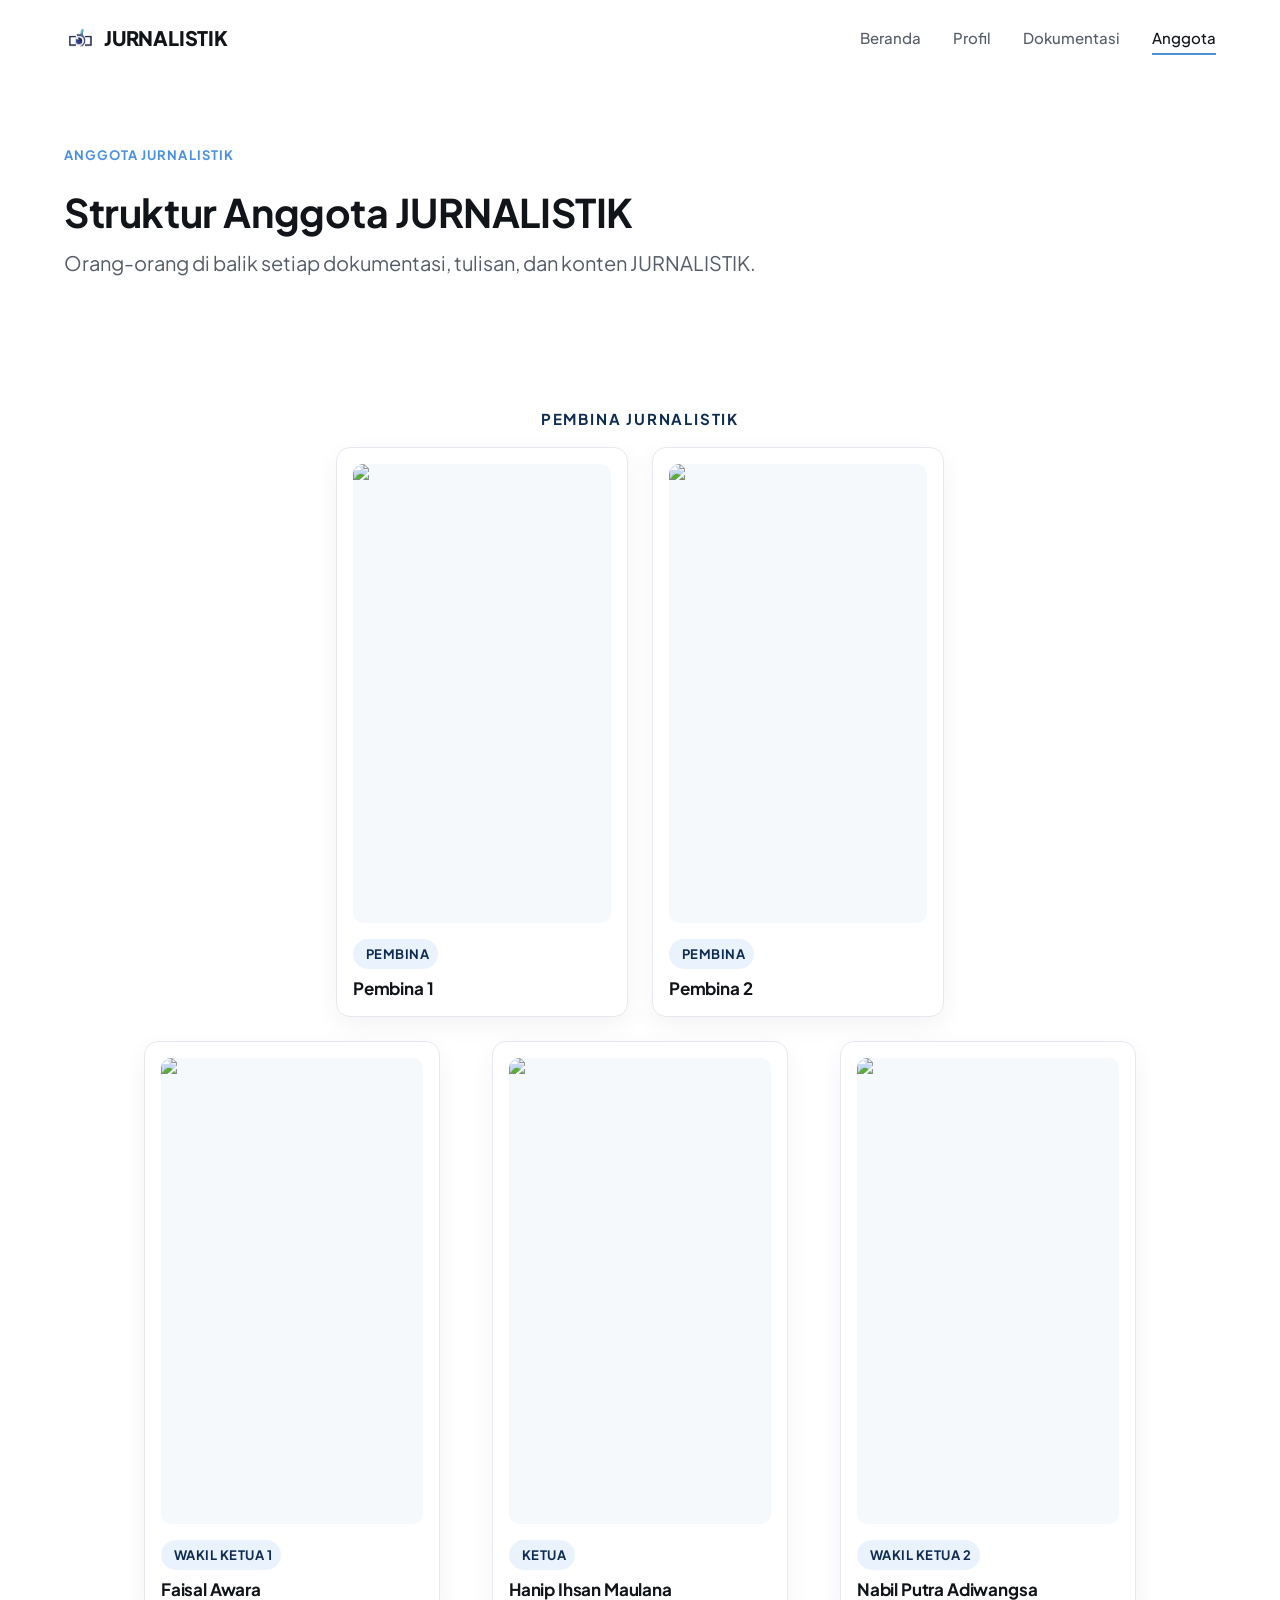
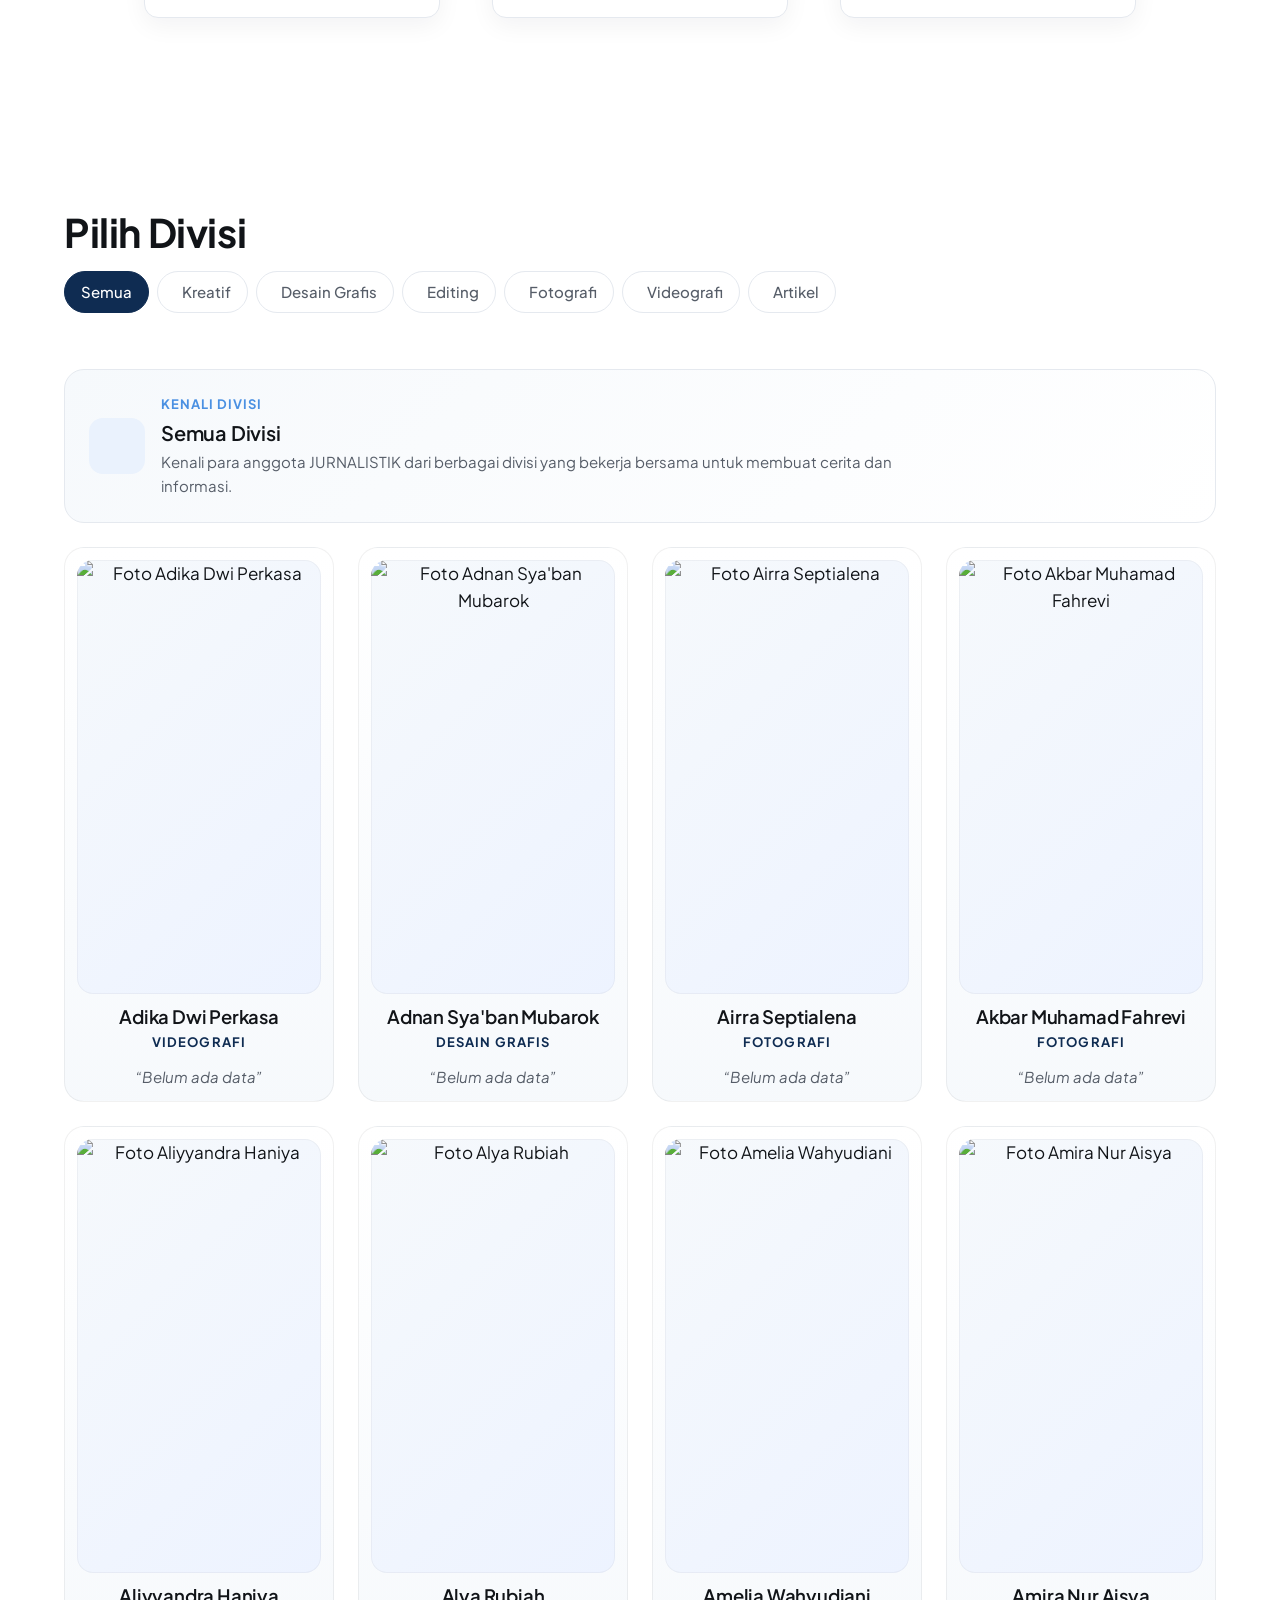
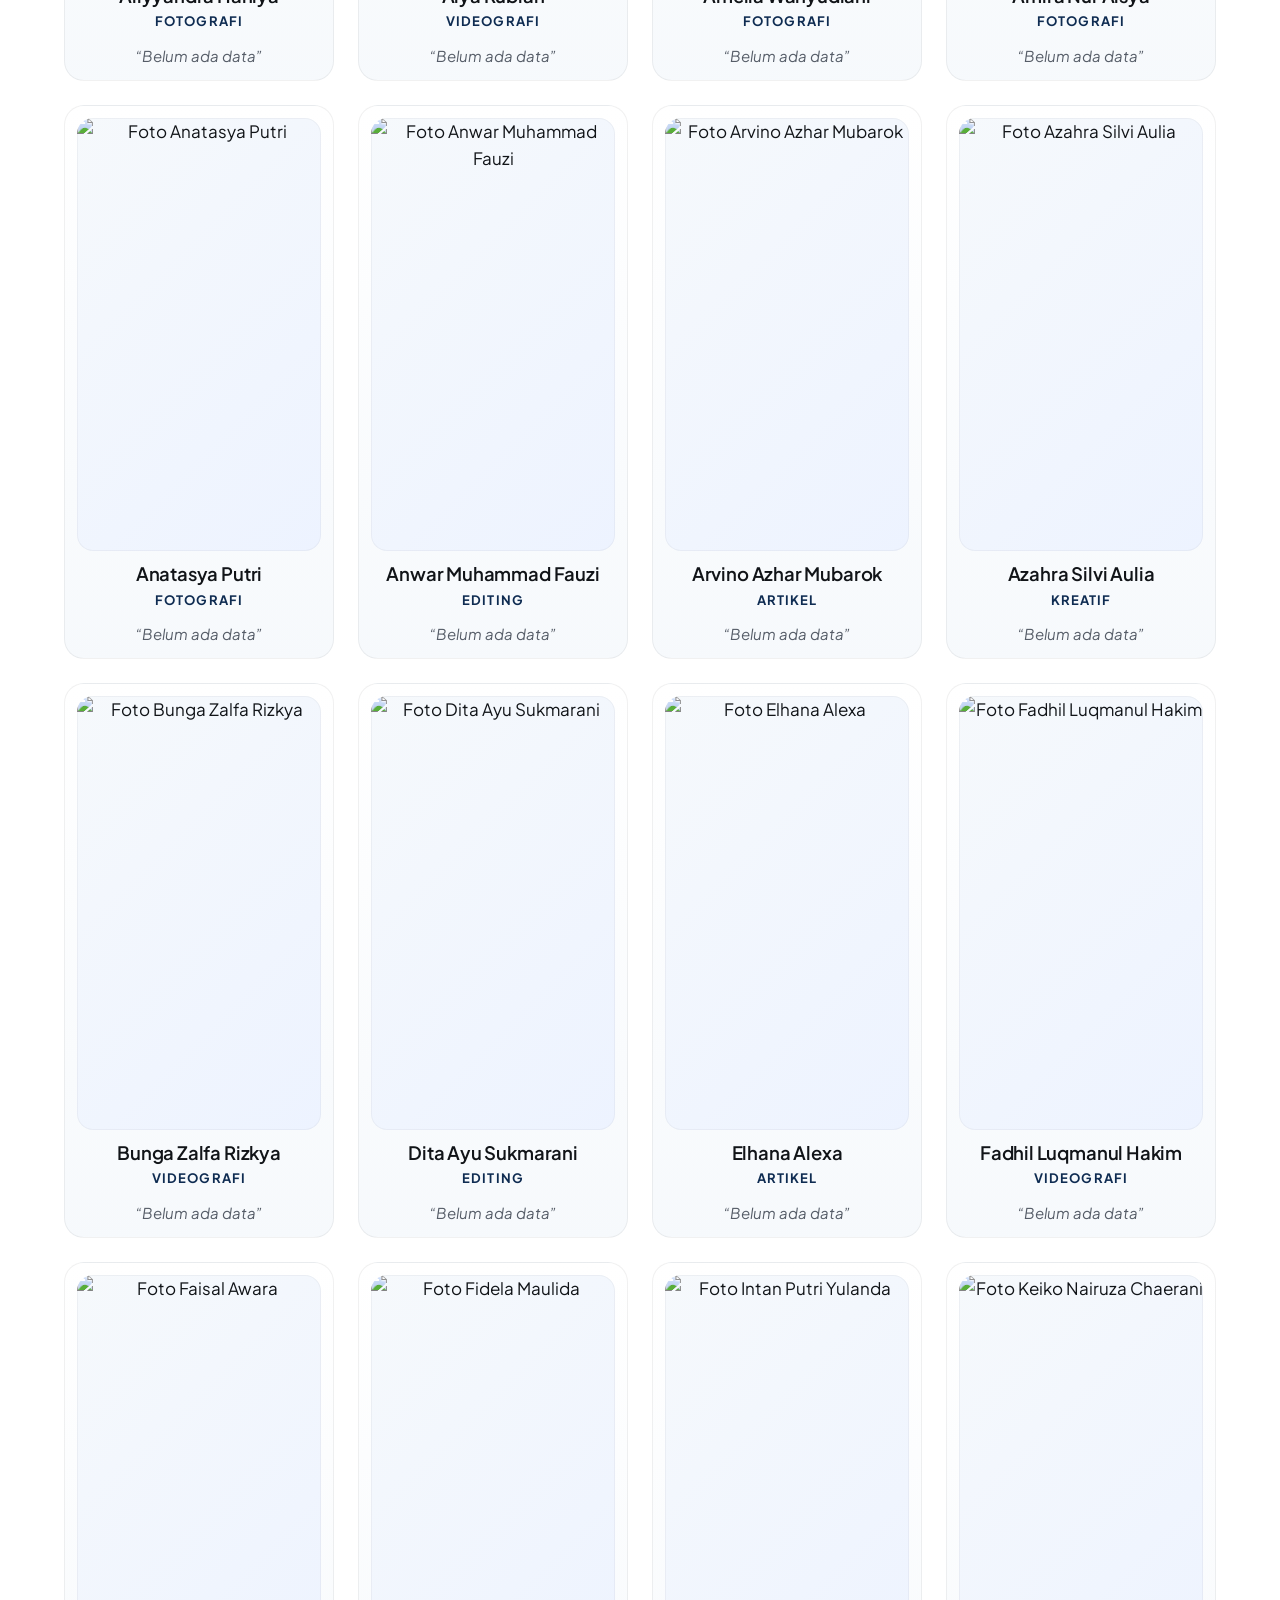
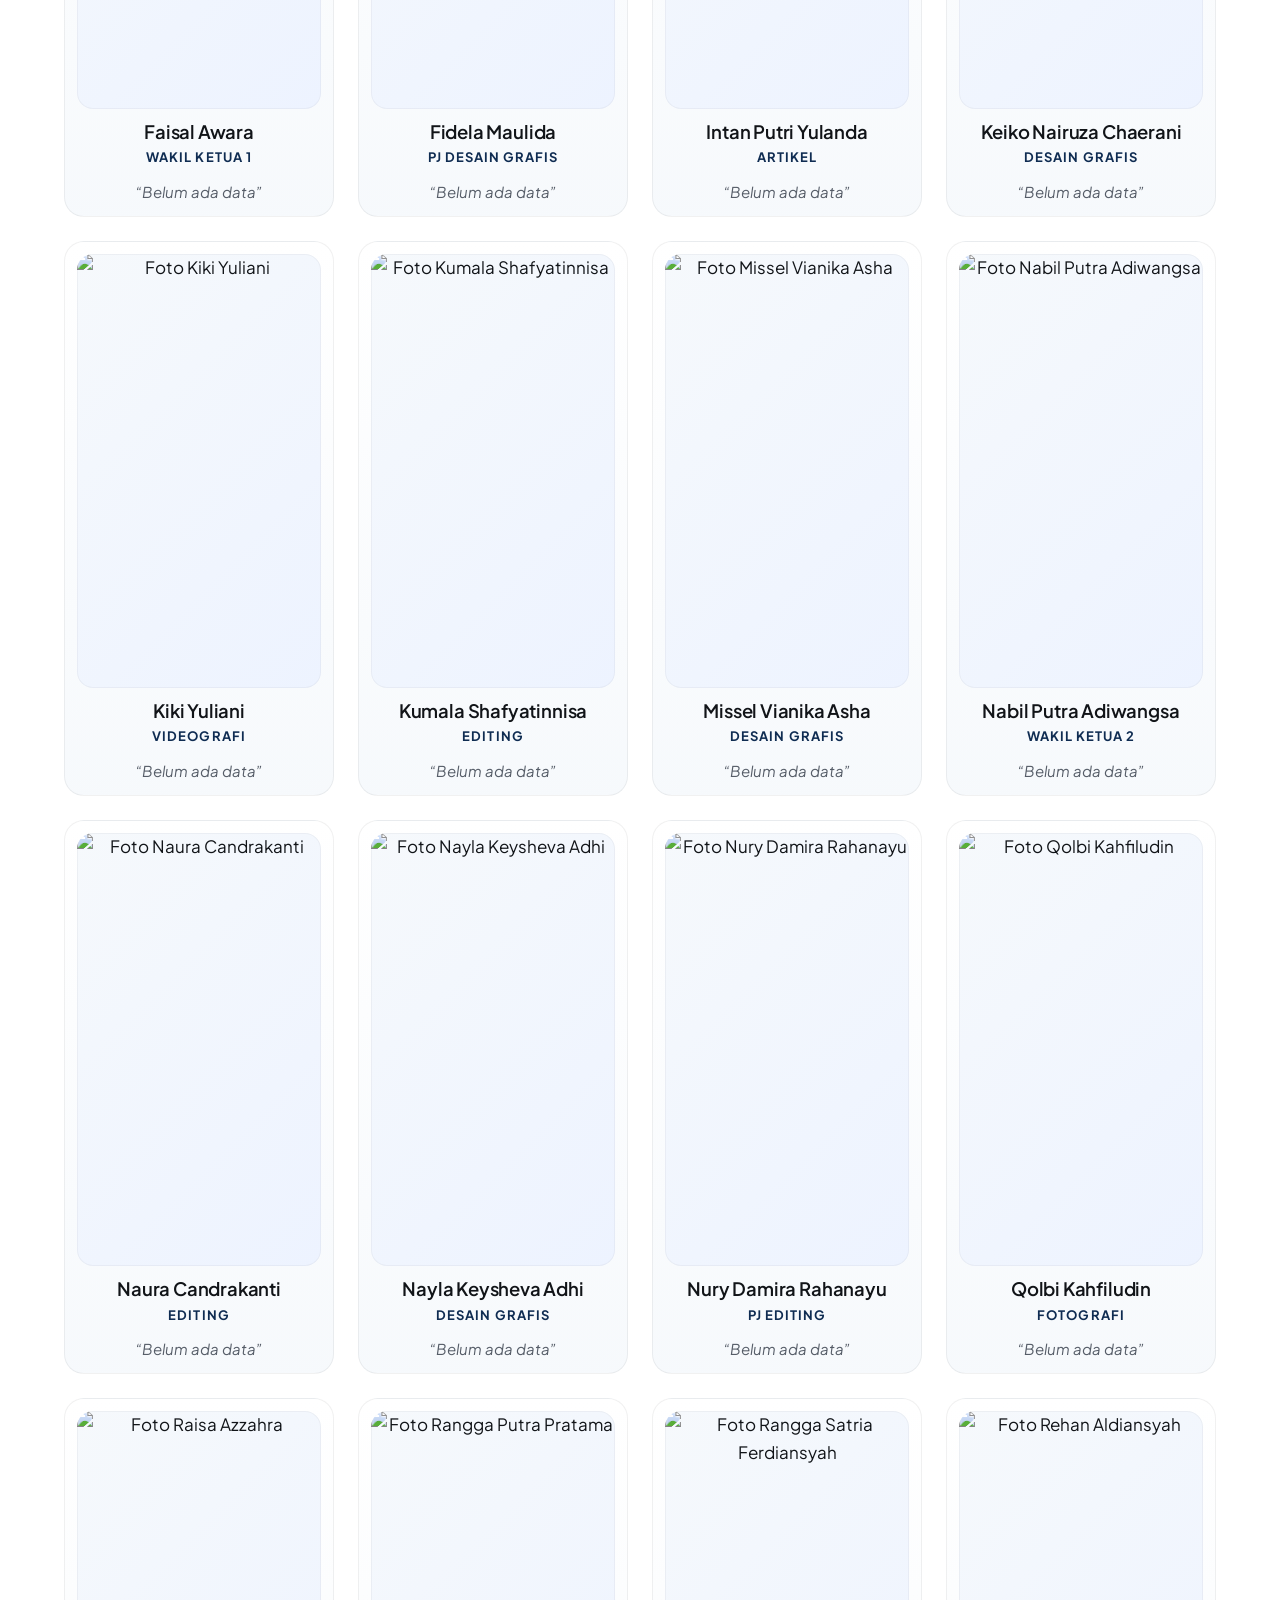
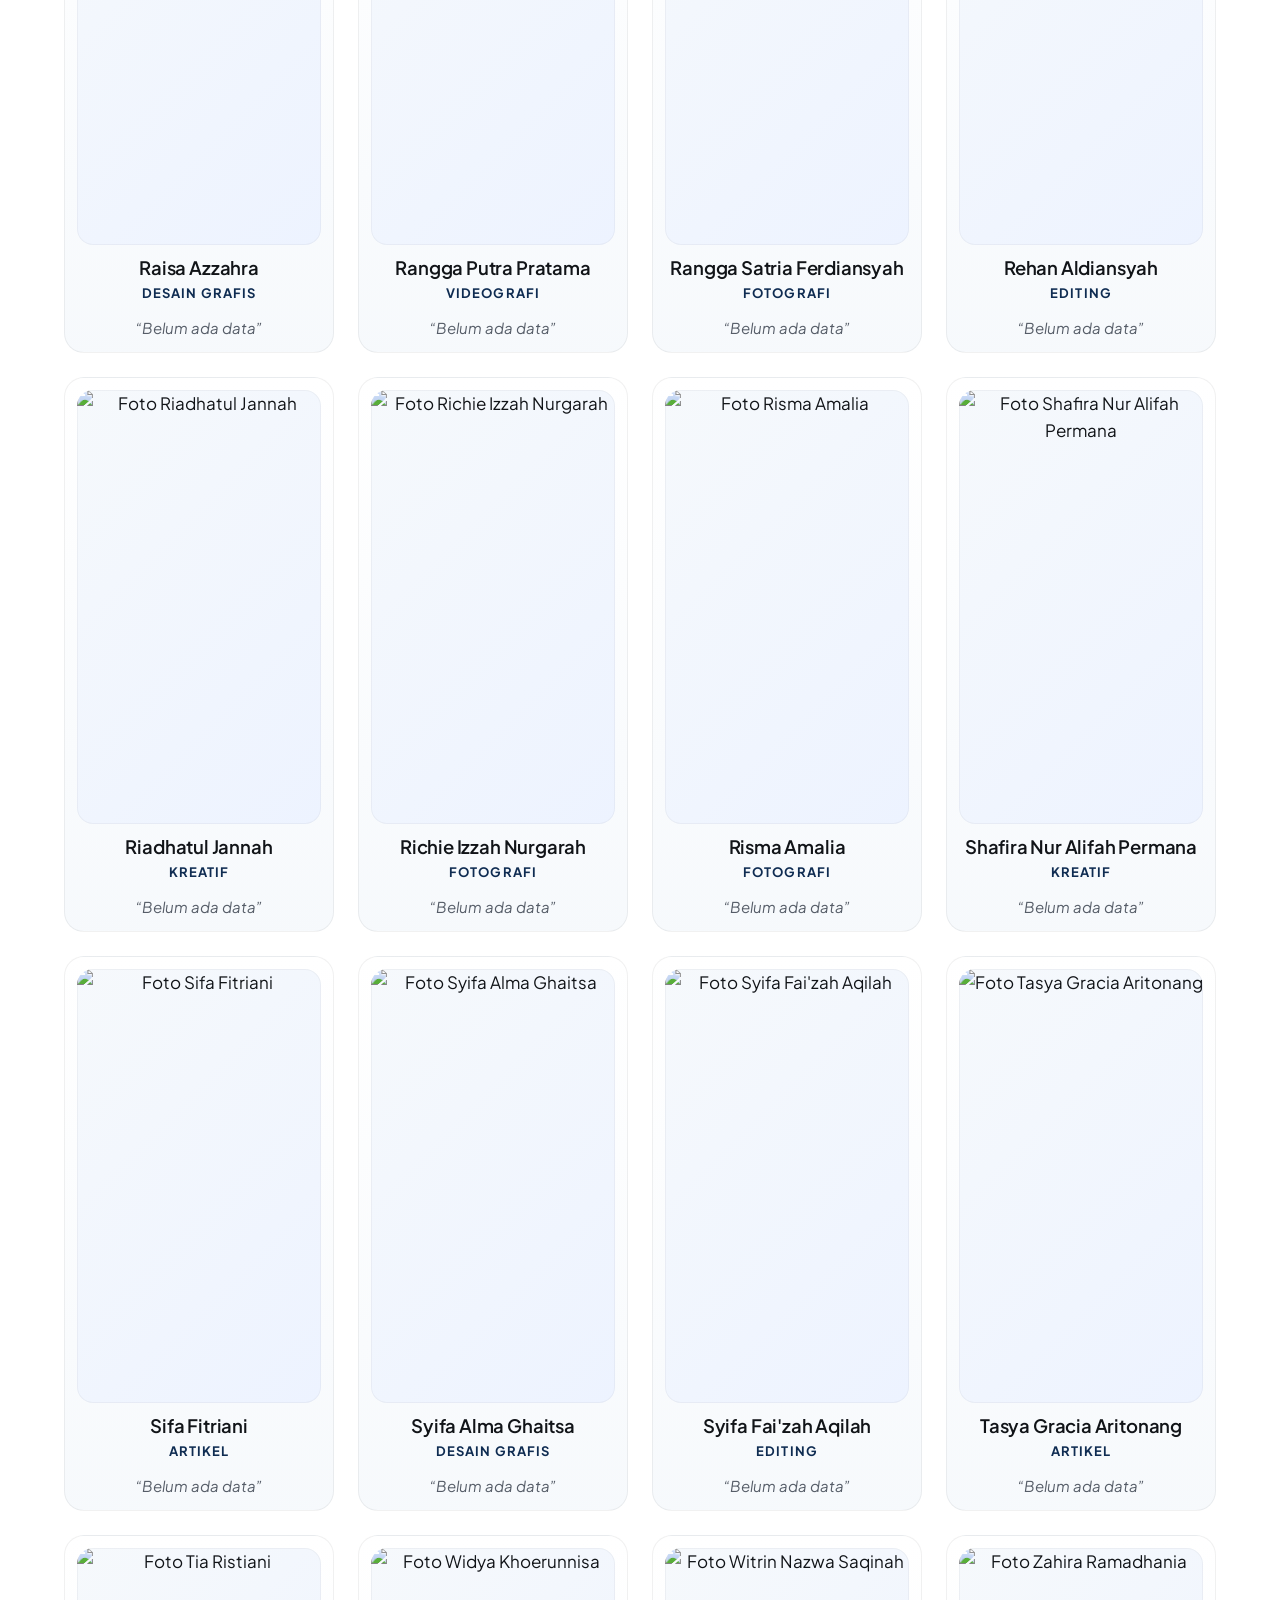
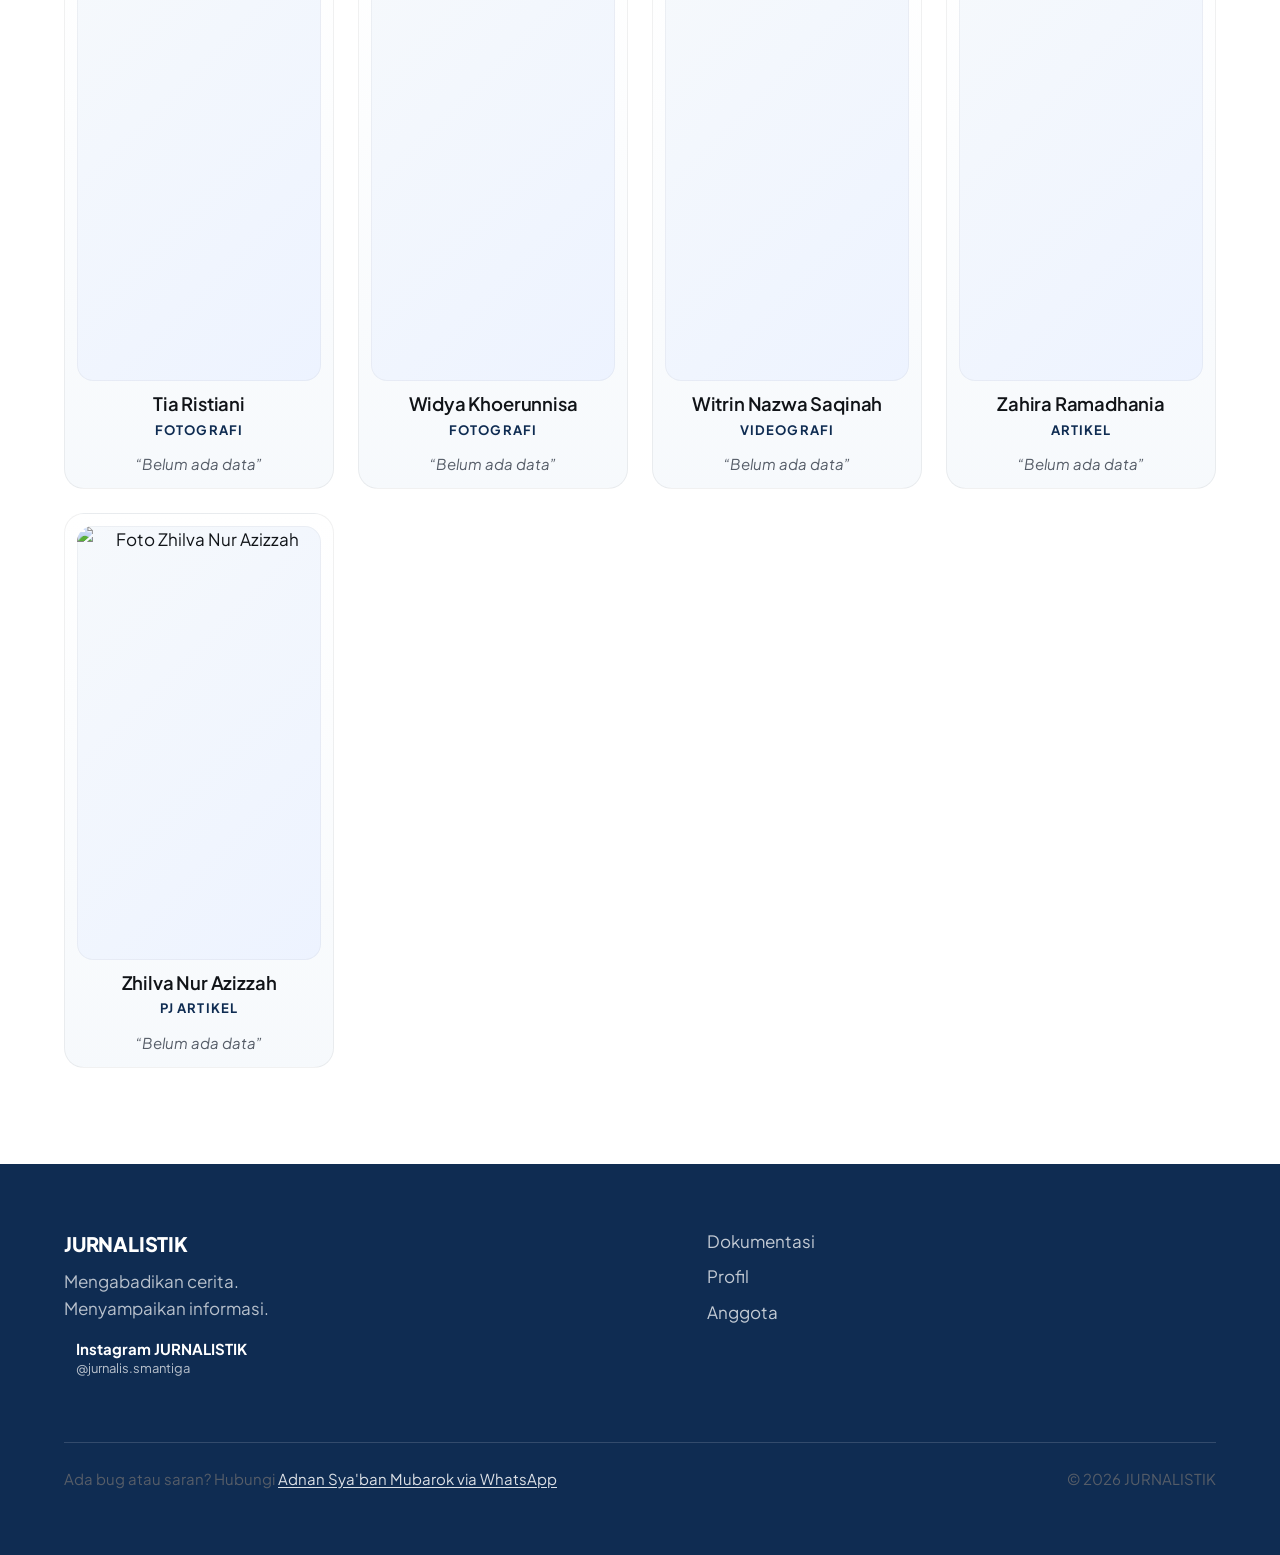
==== commit 4e3387cf: "Add files via upload" ====
--- a/anggota.html
+++ b/anggota.html
@@ -209,7 +209,7 @@
       </nav>
 
       <div class="footer-bottom">
-        <p>Ada bug atau saran? Hubungi <a href="https://wa.me/6285723616706?text=Halo%2C%20saya%20ingin%20melaporkan%20bug%20atau%20memberikan%20saran%20untuk%20website%20JURNALISTIK." class="footer-credit-link" target="_blank" rel="noopener noreferrer">layanan kami via WhatsApp</a></p>
+        <p>Ada bug atau saran? Hubungi <a href="https://wa.me/6285723616706?text=Halo%2C%20saya%20ingin%20melaporkan%20bug%20atau%20memberikan%20saran%20untuk%20website%20JURNALISTIK." class="footer-credit-link" target="_blank" rel="noopener noreferrer">Adnan Sya'ban Mubarok via WhatsApp</a></p>
         <p>&copy; <span id="currentYear">2026</span> JURNALISTIK</p>
       </div>
 
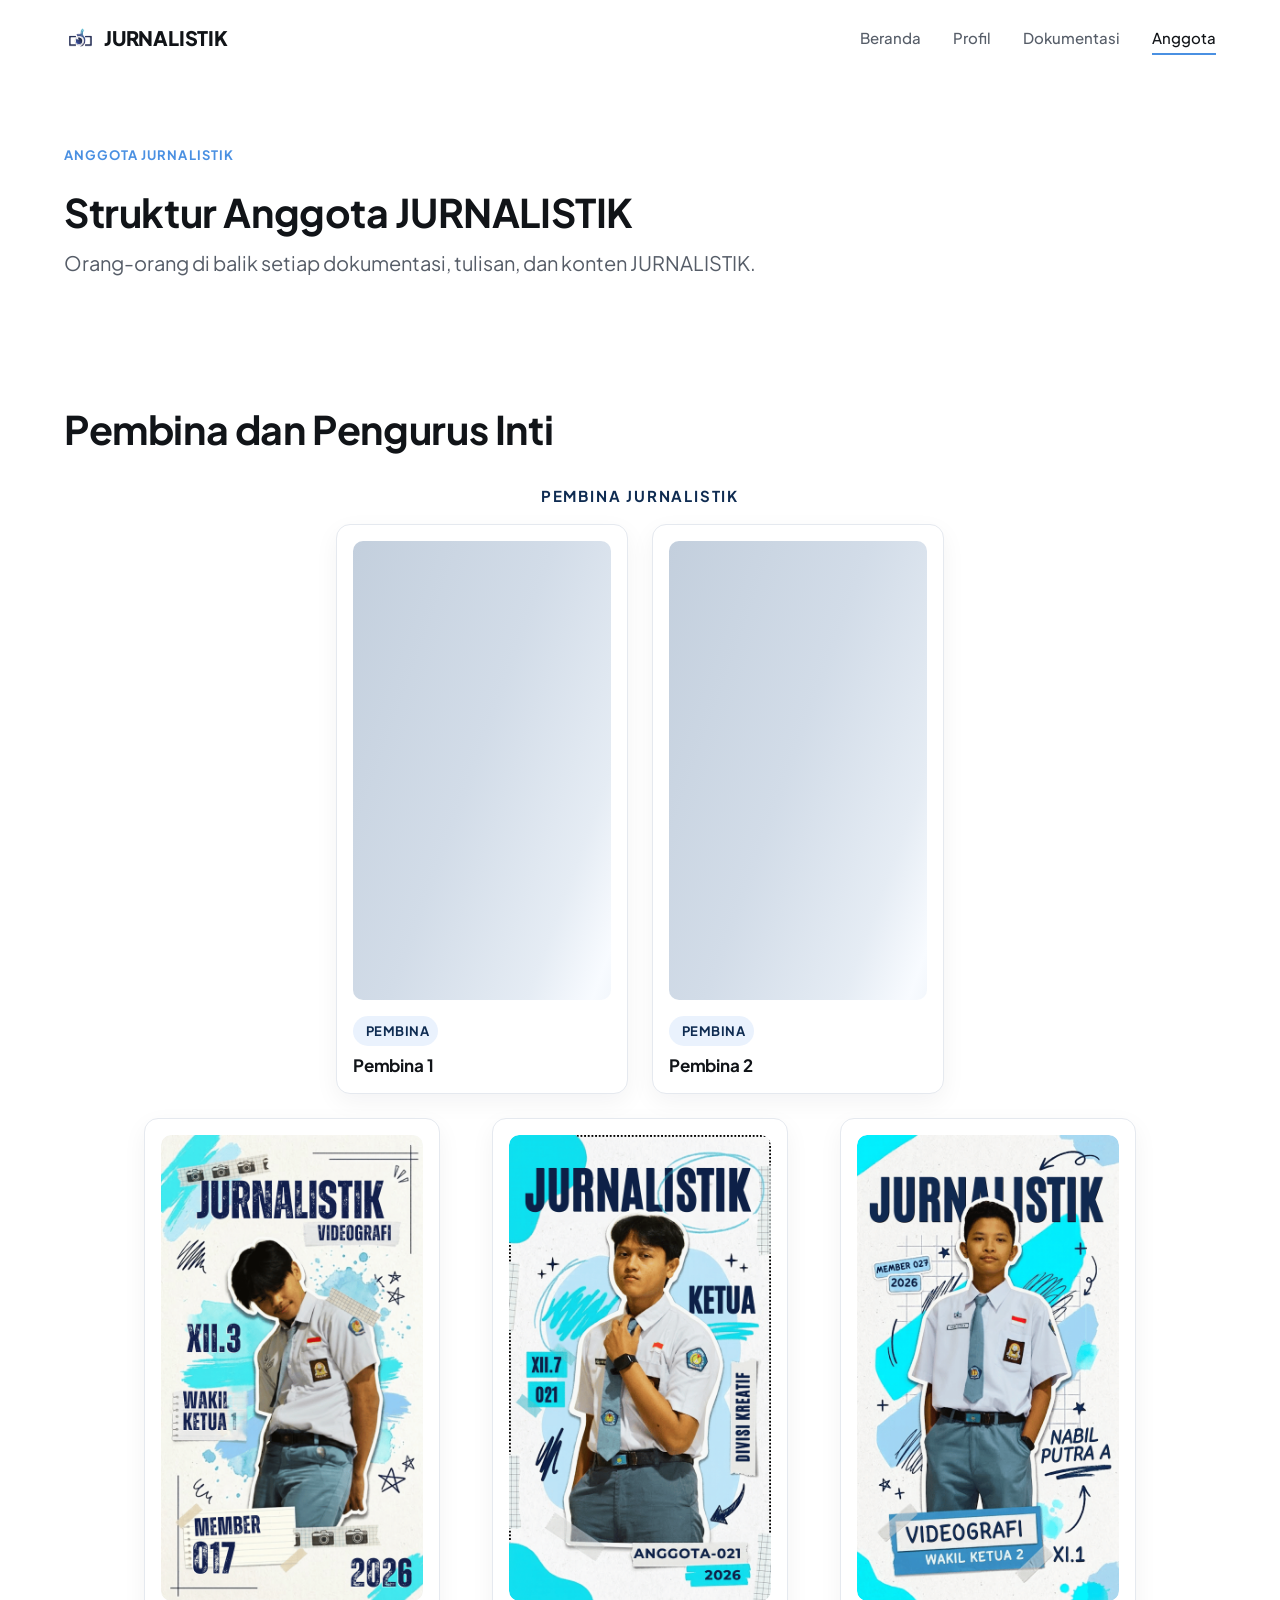
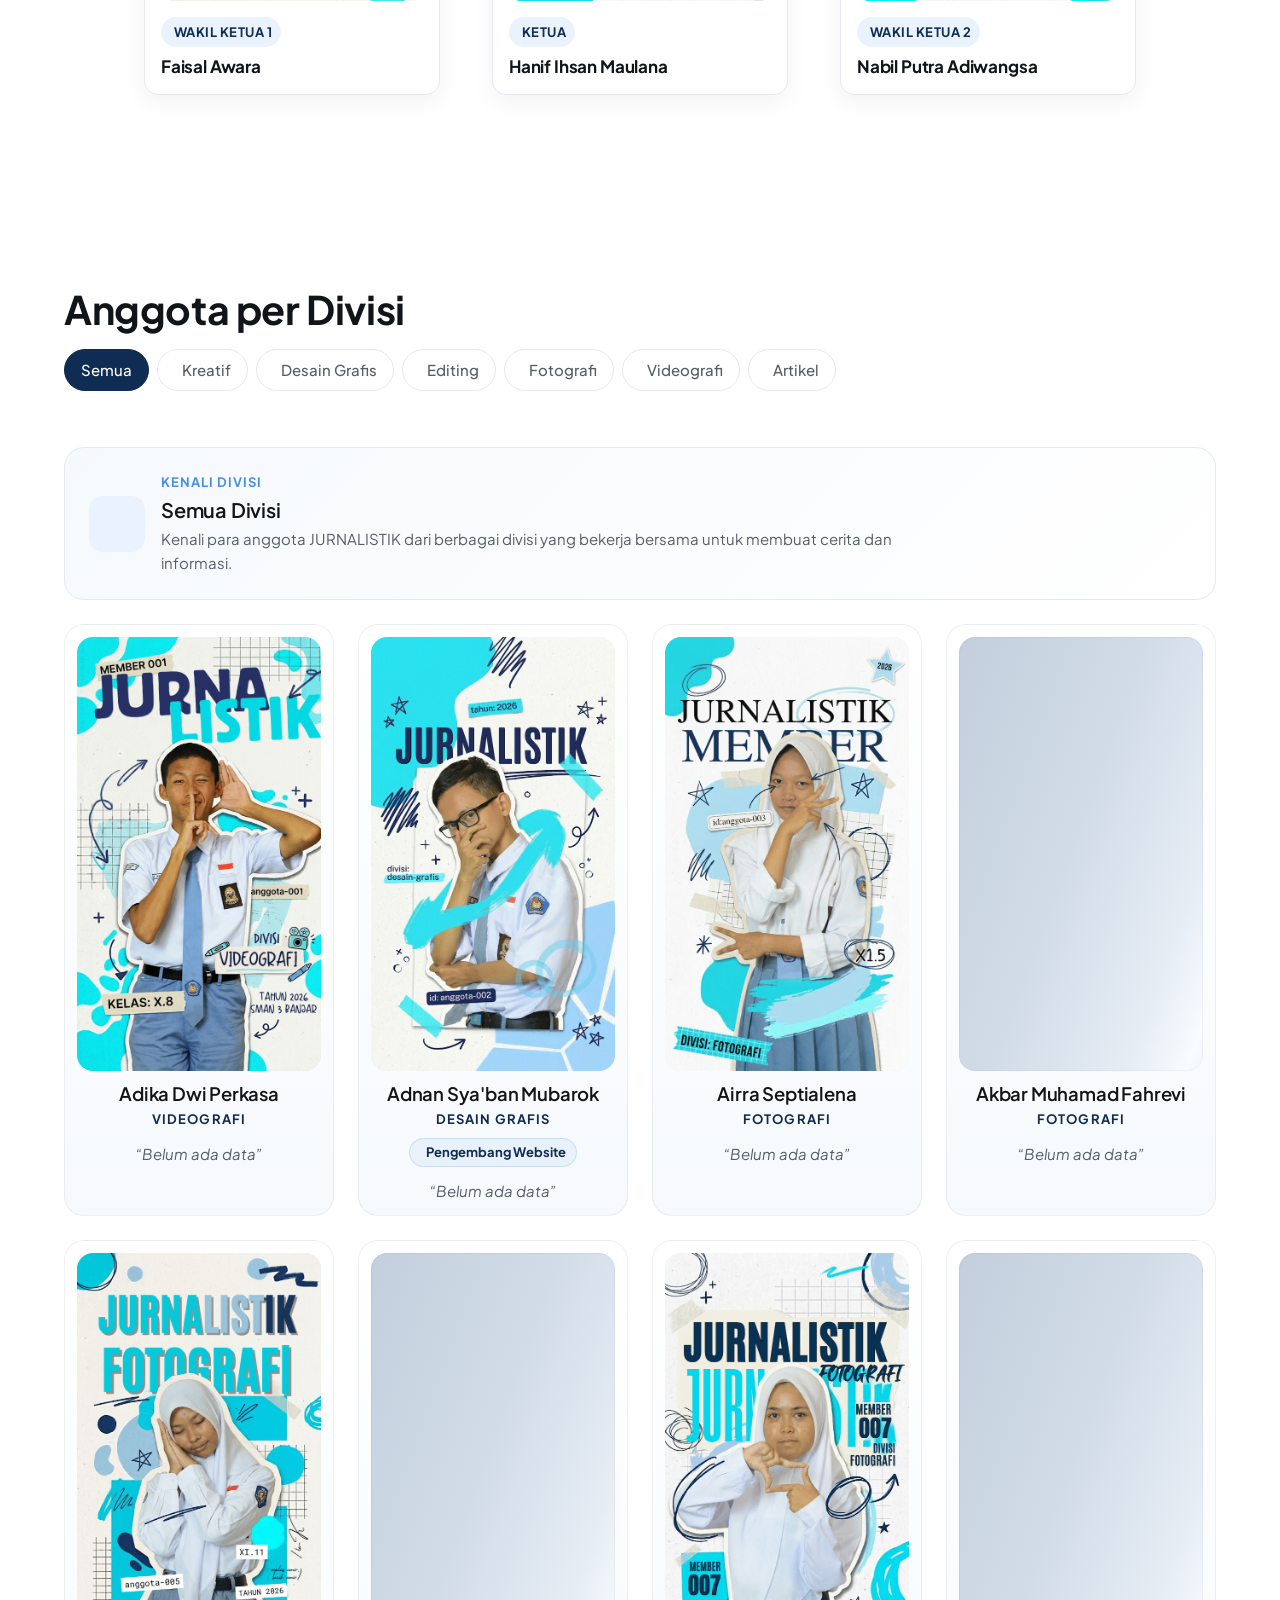
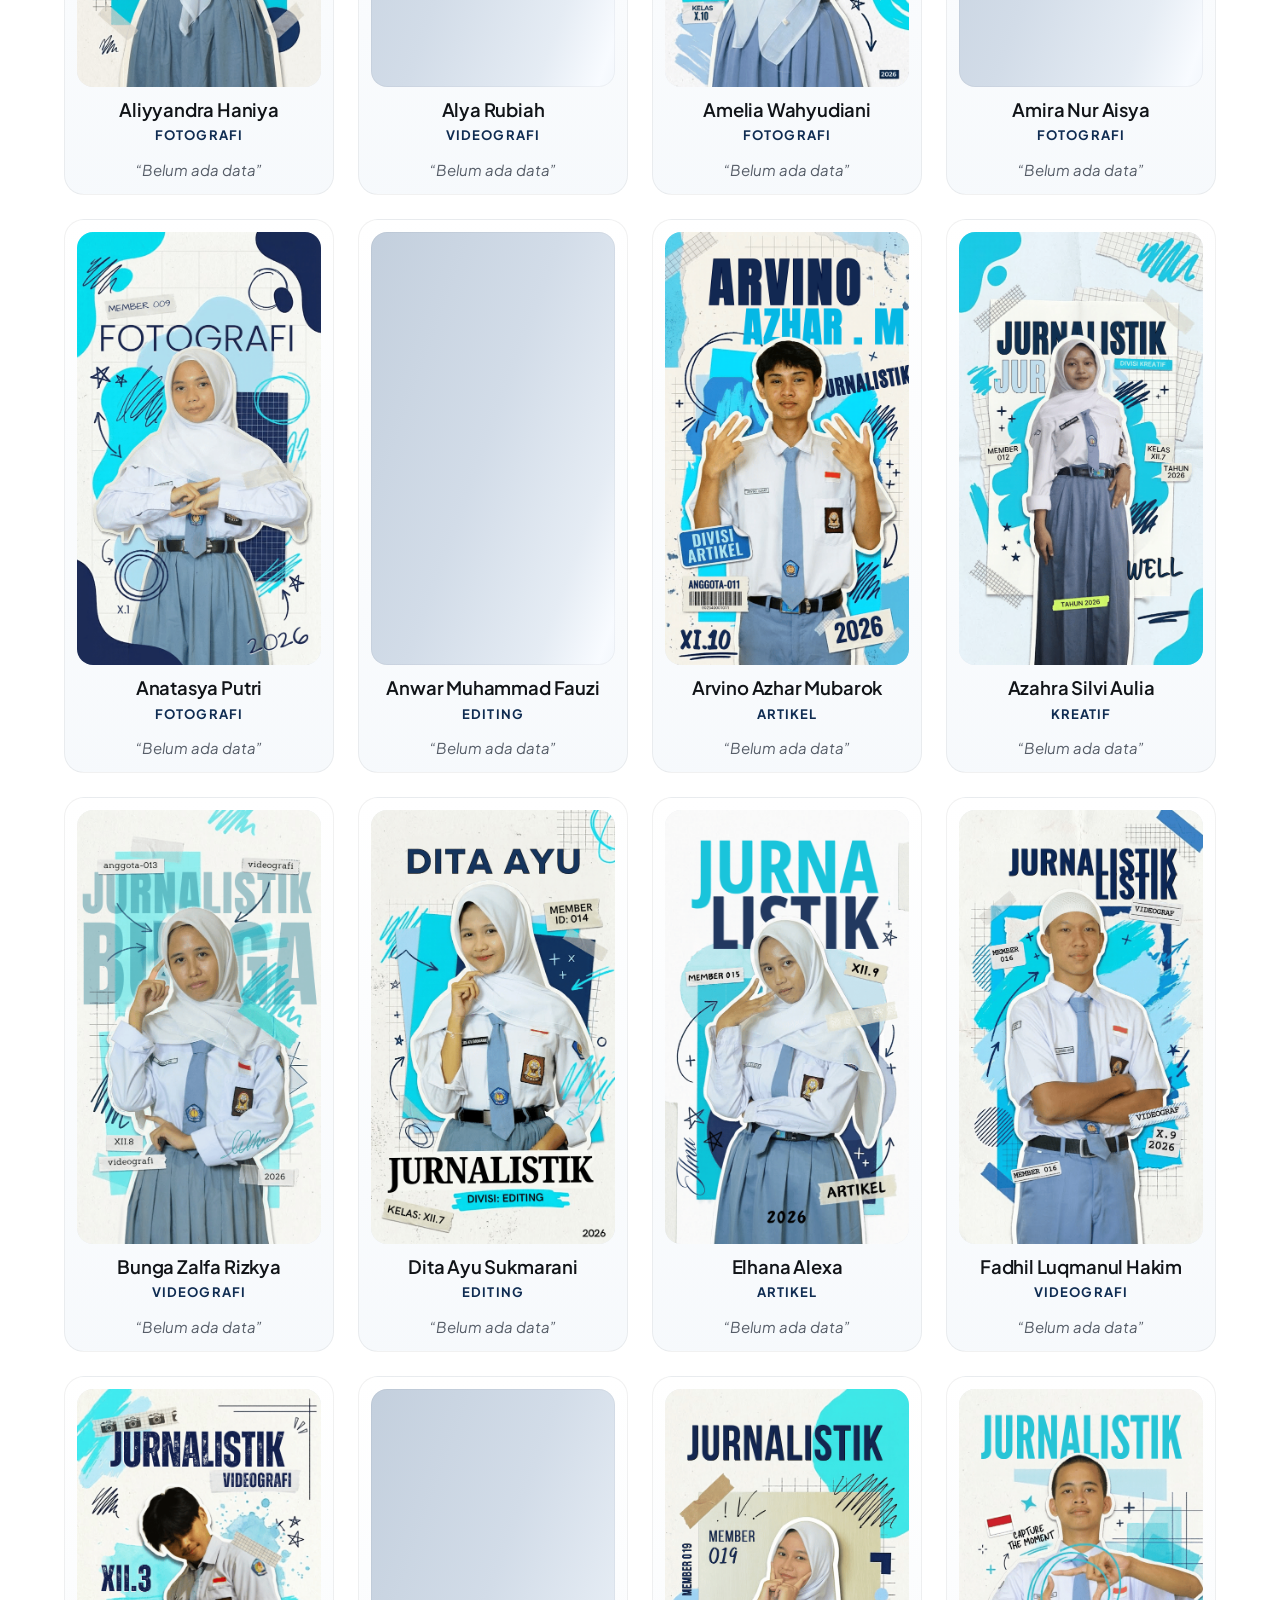
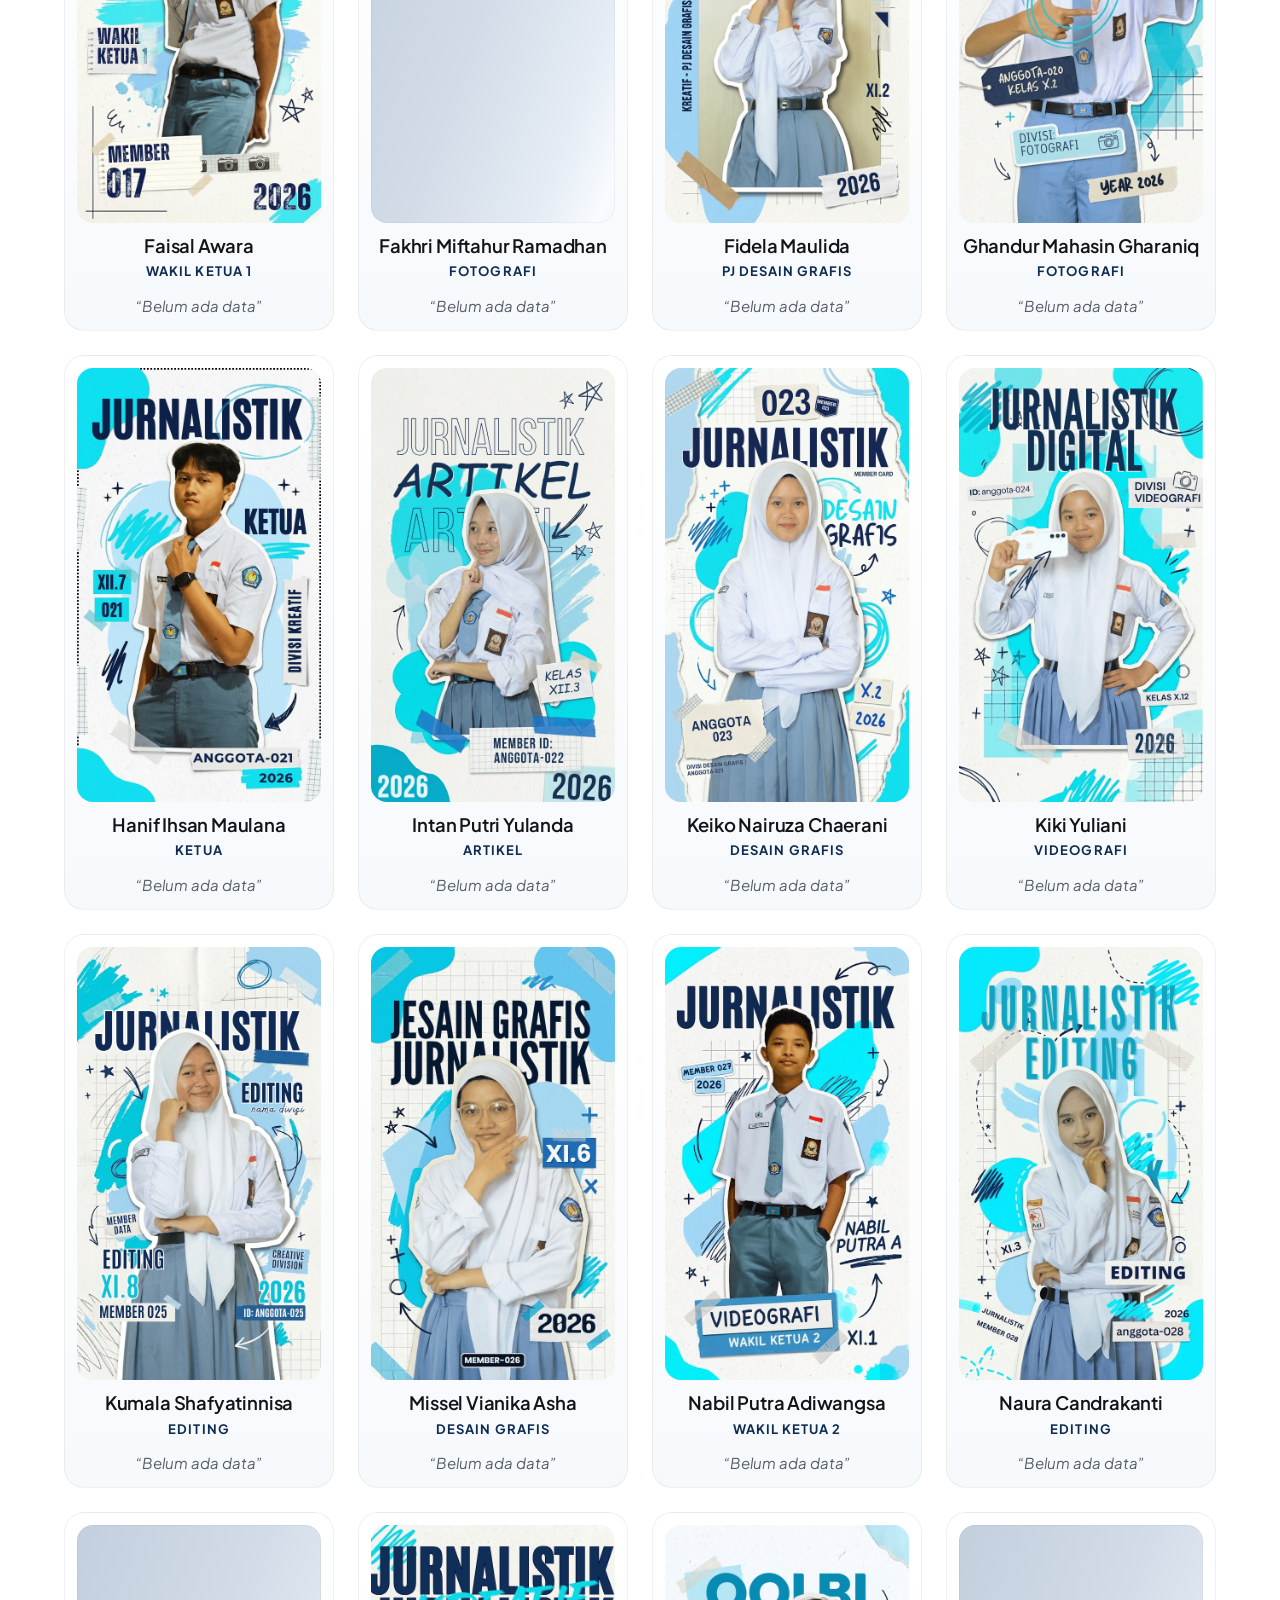
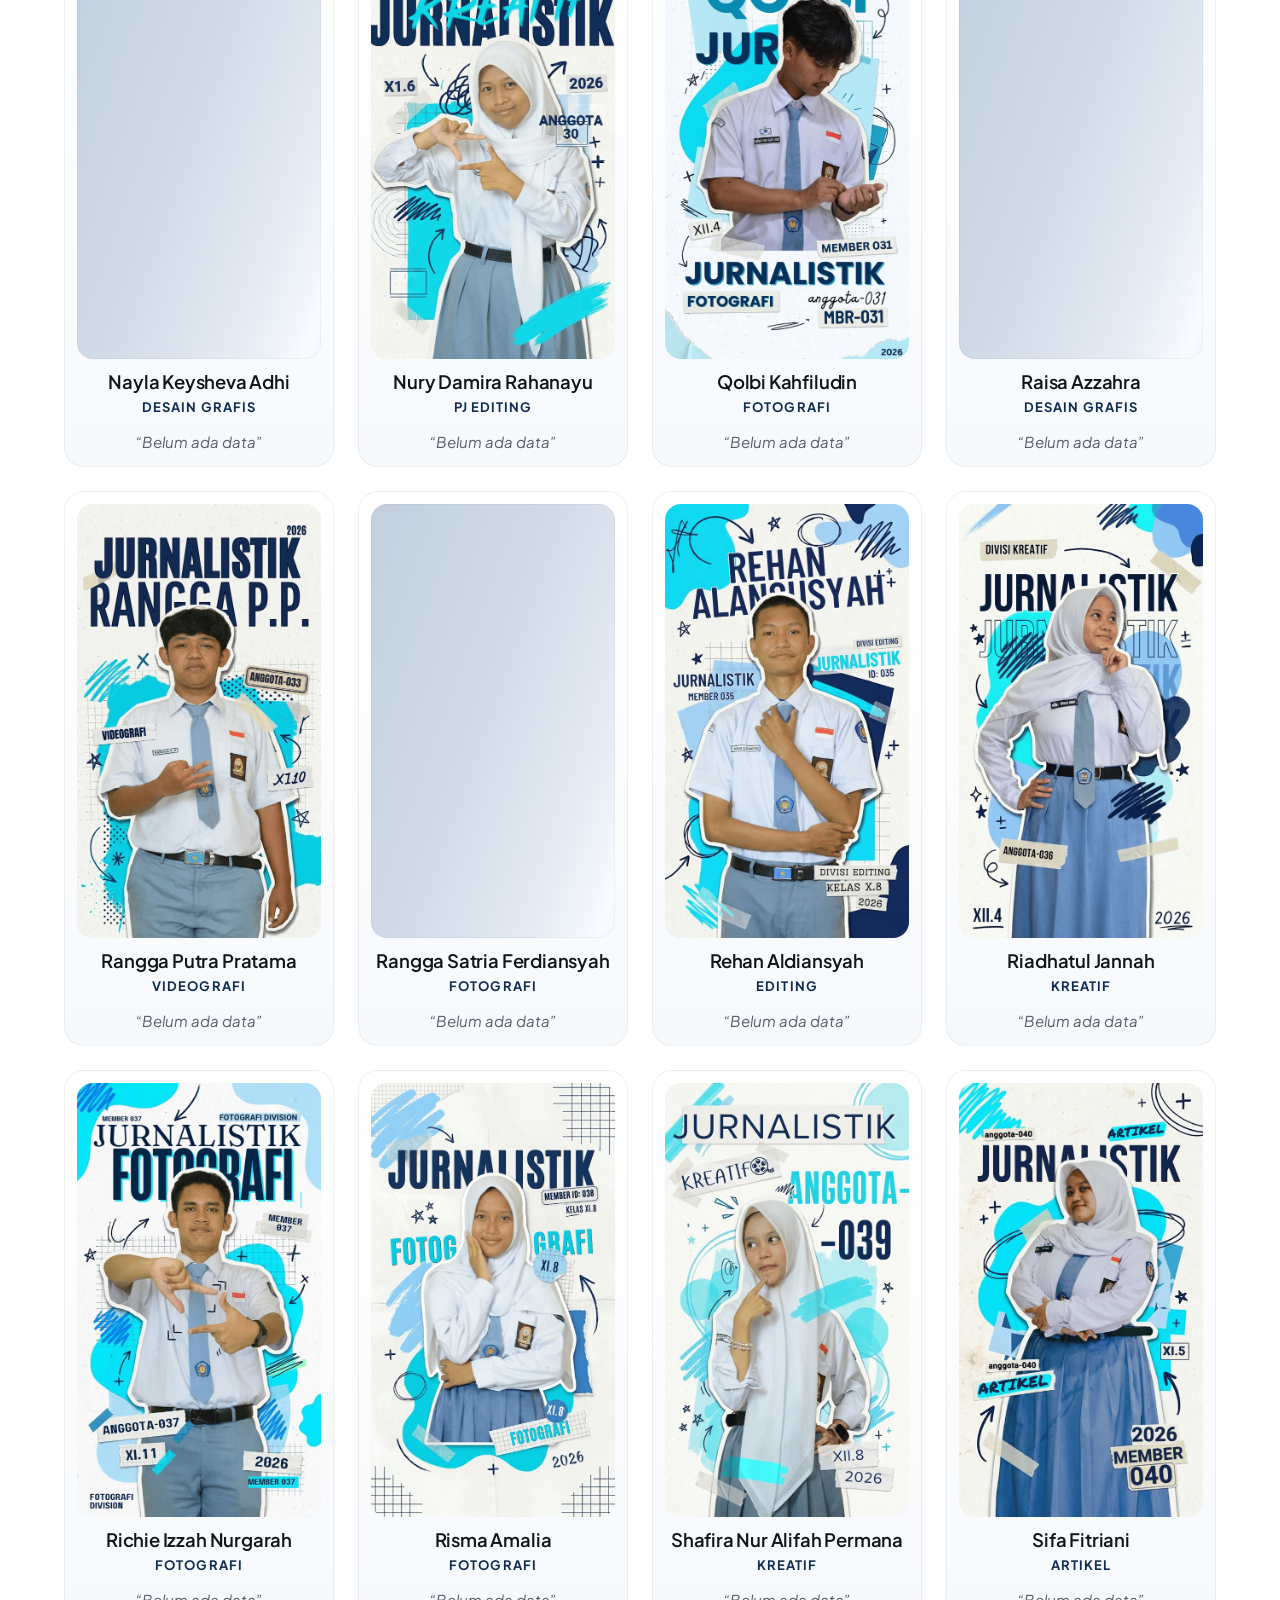
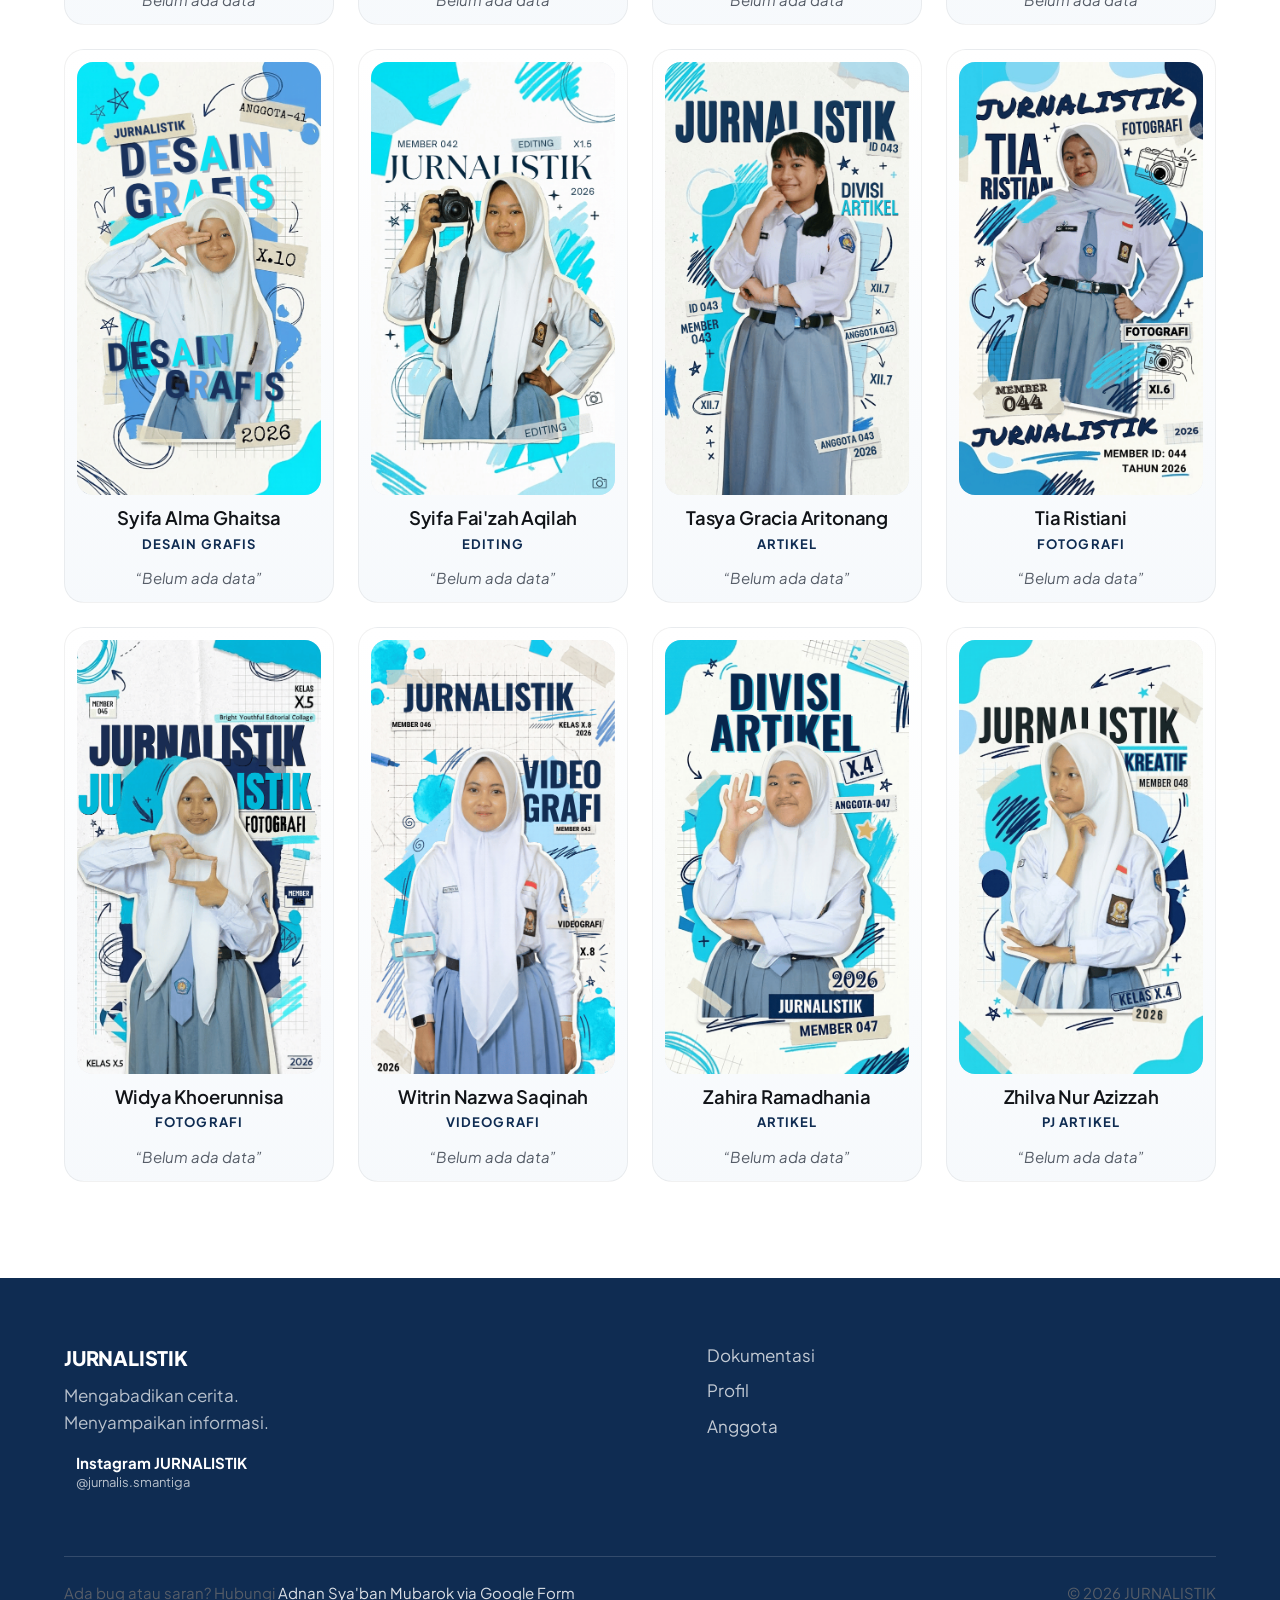
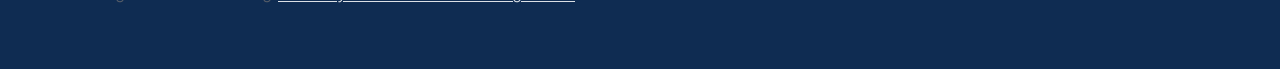
==== commit 4518237b: "Add files via upload" ====
--- a/anggota.html
+++ b/anggota.html
@@ -63,19 +63,25 @@
     </section>
 
     <section class="org-structure org-structure-compact" aria-labelledby="core-leads-title">
-      <div class="org-lead-group" data-reveal>
-        <p class="org-lead-label">Pembina JURNALISTIK</p>
-        <div class="org-tier org-tier-core org-tier-top org-pembina-row" id="pembinaCards"></div>
-      </div>
-
-      <div class="org-tier org-tier-core org-tier-top" id="pengurusIntiCards" data-reveal></div>
+      <div class="container">
+        <div class="section-heading" data-reveal>
+          <h2 id="core-leads-title">Pembina dan Pengurus Inti</h2>
+        </div>
+
+        <div class="org-lead-group" data-reveal>
+          <p class="org-lead-label">Pembina JURNALISTIK</p>
+          <div class="org-tier org-tier-core org-tier-top org-pembina-row" id="pembinaCards"></div>
+        </div>
+
+        <div class="org-tier org-tier-core org-tier-top" id="pengurusIntiCards" data-reveal></div>
+      </div>
     </section>
     
     <section class="member-directory" aria-labelledby="directory-title">
       <div class="container">
 
         <div class="section-heading" data-reveal>
-          <h2 id="directory-title">Pilih Divisi</h2>
+          <h2 id="directory-title">Anggota per Divisi</h2>
         </div>
 
         <div class="division-filter" id="divisionFilter" role="group" aria-label="Filter anggota berdasarkan divisi" data-reveal>
@@ -168,9 +174,15 @@
           </button>
         </div>
       </div>
-      <img class="member-detail-image" id="memberDetailImage" src="" alt="">
+      <div class="member-detail-image-frame">
+        <img class="member-detail-image" id="memberDetailImage" src="" alt="">
+      </div>
       <div class="member-detail-body">
         <p class="member-detail-role" id="memberDetailRole"></p>
+        <span class="member-detail-badge" id="memberDetailBadge" hidden>
+          <i class="ph ph-code" aria-hidden="true"></i>
+          <span id="memberDetailBadgeText"></span>
+        </span>
         <p class="member-detail-class" id="memberDetailClass"></p>
         <p class="member-detail-intro" id="memberDetailIntro"></p>
         <p class="member-detail-quote" id="memberDetailQuote" hidden></p>
@@ -209,7 +221,7 @@
       </nav>
 
       <div class="footer-bottom">
-        <p>Ada bug atau saran? Hubungi <a href="https://wa.me/6285723616706?text=Halo%2C%20saya%20ingin%20melaporkan%20bug%20atau%20memberikan%20saran%20untuk%20website%20JURNALISTIK." class="footer-credit-link" target="_blank" rel="noopener noreferrer">Adnan Sya'ban Mubarok via WhatsApp</a></p>
+        <p>Ada bug atau saran? Hubungi <a href="https://docs.google.com/forms/d/e/1FAIpQLSc4iWwsHOIlj9PzADW55S_i3xoptTnTVbQl94Mu4vXYAdnyHA/viewform?usp=publish-editor" class="footer-credit-link" target="_blank" rel="noopener noreferrer">Adnan Sya'ban Mubarok via Google Form</a></p>
         <p>&copy; <span id="currentYear">2026</span> JURNALISTIK</p>
       </div>
 
--- a/css/style.css
+++ b/css/style.css
@@ -851,6 +851,21 @@
   margin-top: var(--space-1);
 }
 
+.member-card-badge {
+  display: inline-flex;
+  align-items: center;
+  gap: 0.35rem;
+  margin-top: var(--space-2);
+  padding: 0.35rem 0.65rem;
+  border: 1px solid rgba(74, 144, 226, 0.2);
+  border-radius: 999px;
+  background: rgba(74, 144, 226, 0.08);
+  color: var(--color-primary-dark);
+  font-size: var(--text-xs);
+  font-weight: 700;
+  line-height: 1.2;
+}
+
 .member-card-quote {
   font-size: var(--text-sm);
   font-style: italic;
@@ -863,21 +878,51 @@
   aspect-ratio: 1;
   border-radius: var(--radius-md);
   background: linear-gradient(
-    100deg,
-    var(--color-bg-soft) 30%,
-    #ffffff 50%,
-    var(--color-bg-soft) 70%
+    110deg,
+    #c3cfdd 0%,
+    #d2dce8 25%,
+    #e5ecf4 42%,
+    #f8fbff 50%,
+    #e5ecf4 58%,
+    #d2dce8 75%,
+    #c3cfdd 100%
   );
-  background-size: 200% 100%;
-  animation: shimmer 1.6s infinite linear;
+  background-size: 250% 100%;
+  animation: shimmer 5s infinite linear;
+}
+
+.photo-unavailable,
+.member-card-photo.photo-unavailable,
+.doc-grid-media.photo-unavailable,
+.doc-card-media.photo-unavailable,
+.member-detail-image-frame.photo-unavailable,
+.doc-detail-media.photo-unavailable,
+.org-card-photo-frame.photo-unavailable,
+.org-person-media.photo-unavailable {
+  background: linear-gradient(
+    110deg,
+    #c3cfdd 0%,
+    #d2dce8 25%,
+    #e5ecf4 42%,
+    #f8fbff 50%,
+    #e5ecf4 58%,
+    #d2dce8 75%,
+    #c3cfdd 100%
+  );
+  background-size: 250% 100%;
+  animation: shimmer 5s infinite linear;
+}
+
+.photo-unavailable > * {
+  visibility: hidden;
 }
 
 @keyframes shimmer {
   from {
-    background-position: 200% 0;
+    background-position: 100% 0;
   }
   to {
-    background-position: -200% 0;
+    background-position: 0 0;
   }
 }
 
@@ -1004,6 +1049,26 @@
   width: 100%;
   aspect-ratio: 16 / 9;
   object-fit: contain;
+}
+
+.doc-detail-media.photo-unavailable {
+  aspect-ratio: 16 / 9;
+}
+
+.org-card-photo-frame {
+  width: 100%;
+  aspect-ratio: 9 / 16;
+  margin: 0 0 var(--space-4);
+  overflow: hidden;
+  border-radius: 10px;
+}
+
+.org-card-photo {
+  width: 100%;
+  height: 100%;
+  margin: 0;
+  object-fit: cover;
+  object-position: center top;
 }
 
 .doc-detail-date {
@@ -2332,21 +2397,25 @@
   aspect-ratio: 1;
   border-radius: var(--radius-md);
   background: linear-gradient(
-    100deg,
-    var(--color-bg-soft) 30%,
-    #ffffff 50%,
-    var(--color-bg-soft) 70%
+    110deg,
+    #c3cfdd 0%,
+    #d2dce8 25%,
+    #e5ecf4 42%,
+    #f8fbff 50%,
+    #e5ecf4 58%,
+    #d2dce8 75%,
+    #c3cfdd 100%
   );
-  background-size: 200% 100%;
-  animation: shimmer 1.6s infinite linear;
+  background-size: 250% 100%;
+  animation: shimmer 2.5s infinite linear;
 }
 
 @keyframes shimmer {
   from {
-    background-position: 200% 0;
+    background-position: 100% 0;
   }
   to {
-    background-position: -200% 0;
+    background-position: 0 0;
   }
 }
 
@@ -3122,17 +3191,23 @@
   font-size: 1.25rem;
 }
 
-.member-detail-image {
+.member-detail-image-frame {
   display: block;
   width: min(72vw, 18rem);
   aspect-ratio: 9 / 16;
   margin: 0 auto 1rem;
-  object-fit: cover;
-  object-position: center top;
+  overflow: hidden;
   background-color: var(--color-bg-soft);
   border: 1px solid rgba(17, 20, 24, 0.08);
   border-radius: var(--radius-md);
   box-shadow: inset 0 0 0 2px rgba(255, 255, 255, 0.8);
+}
+
+.member-detail-image {
+  width: 100%;
+  height: 100%;
+  object-fit: cover;
+  object-position: center top;
 }
 
 .member-detail-body {
@@ -3158,6 +3233,21 @@
   text-transform: uppercase;
 }
 
+.member-detail-badge {
+  display: inline-flex;
+  align-items: center;
+  gap: 0.35rem;
+  width: fit-content;
+  margin: 0;
+  padding: 0.35rem 0.7rem;
+  border-radius: var(--radius-pill);
+  border: 1px solid rgba(74, 144, 226, 0.2);
+  background: rgba(74, 144, 226, 0.08);
+  color: var(--color-primary-dark);
+  font-size: var(--text-xs);
+  font-weight: 700;
+}
+
 .doc-detail-overlay:not([hidden]) {
   opacity: 0;
   pointer-events: auto;
@@ -3367,18 +3457,24 @@
   margin: 0;
 }
 
-.org-card-photo,
-.org-card-lead .org-card-photo {
+.org-card-photo-frame,
+.org-card-lead .org-card-photo-frame {
   width: 100%;
-  height: auto;
   aspect-ratio: 9 / 16;
+  border-radius: 10px;
+  margin: 0 0 var(--space-4);
+}
+
+.org-card-photo {
+  width: 100%;
+  height: 100%;
+  aspect-ratio: auto;
   border: 0;
-  border-radius: 10px;
+  border-radius: inherit;
   box-shadow: none;
   object-fit: cover;
   object-position: center top;
-  margin: 0 0 var(--space-4);
-  background-color: var(--color-bg-soft);
+  margin: 0;
   font-size: 0;
 }
 
@@ -3435,9 +3531,8 @@
     max-width: 18.5rem;
   }
 
-  .org-card-photo,
-  .org-card-lead .org-card-photo {
-    aspect-ratio: 9 / 16;
+  .org-card-photo-frame,
+  .org-card-lead .org-card-photo-frame {
     border-radius: 0.75rem;
     margin-bottom: 0.65rem;
   }
